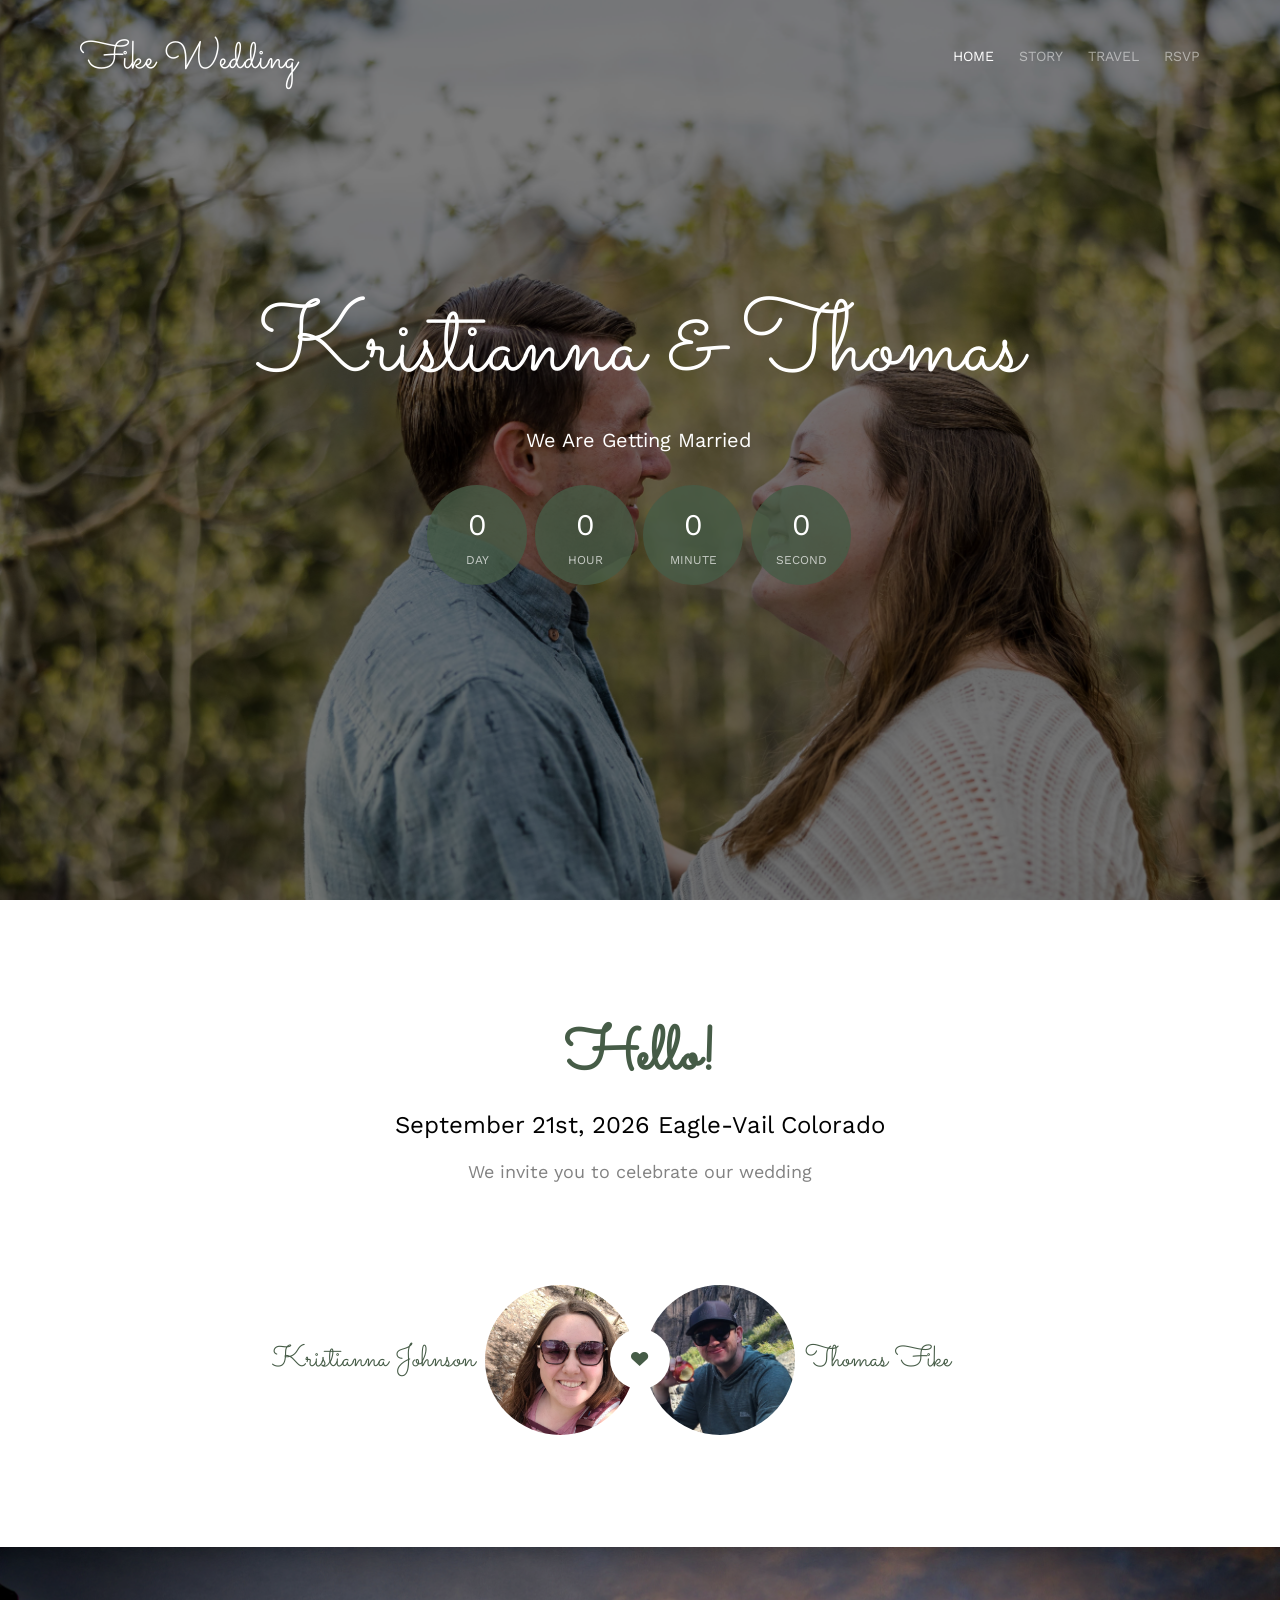
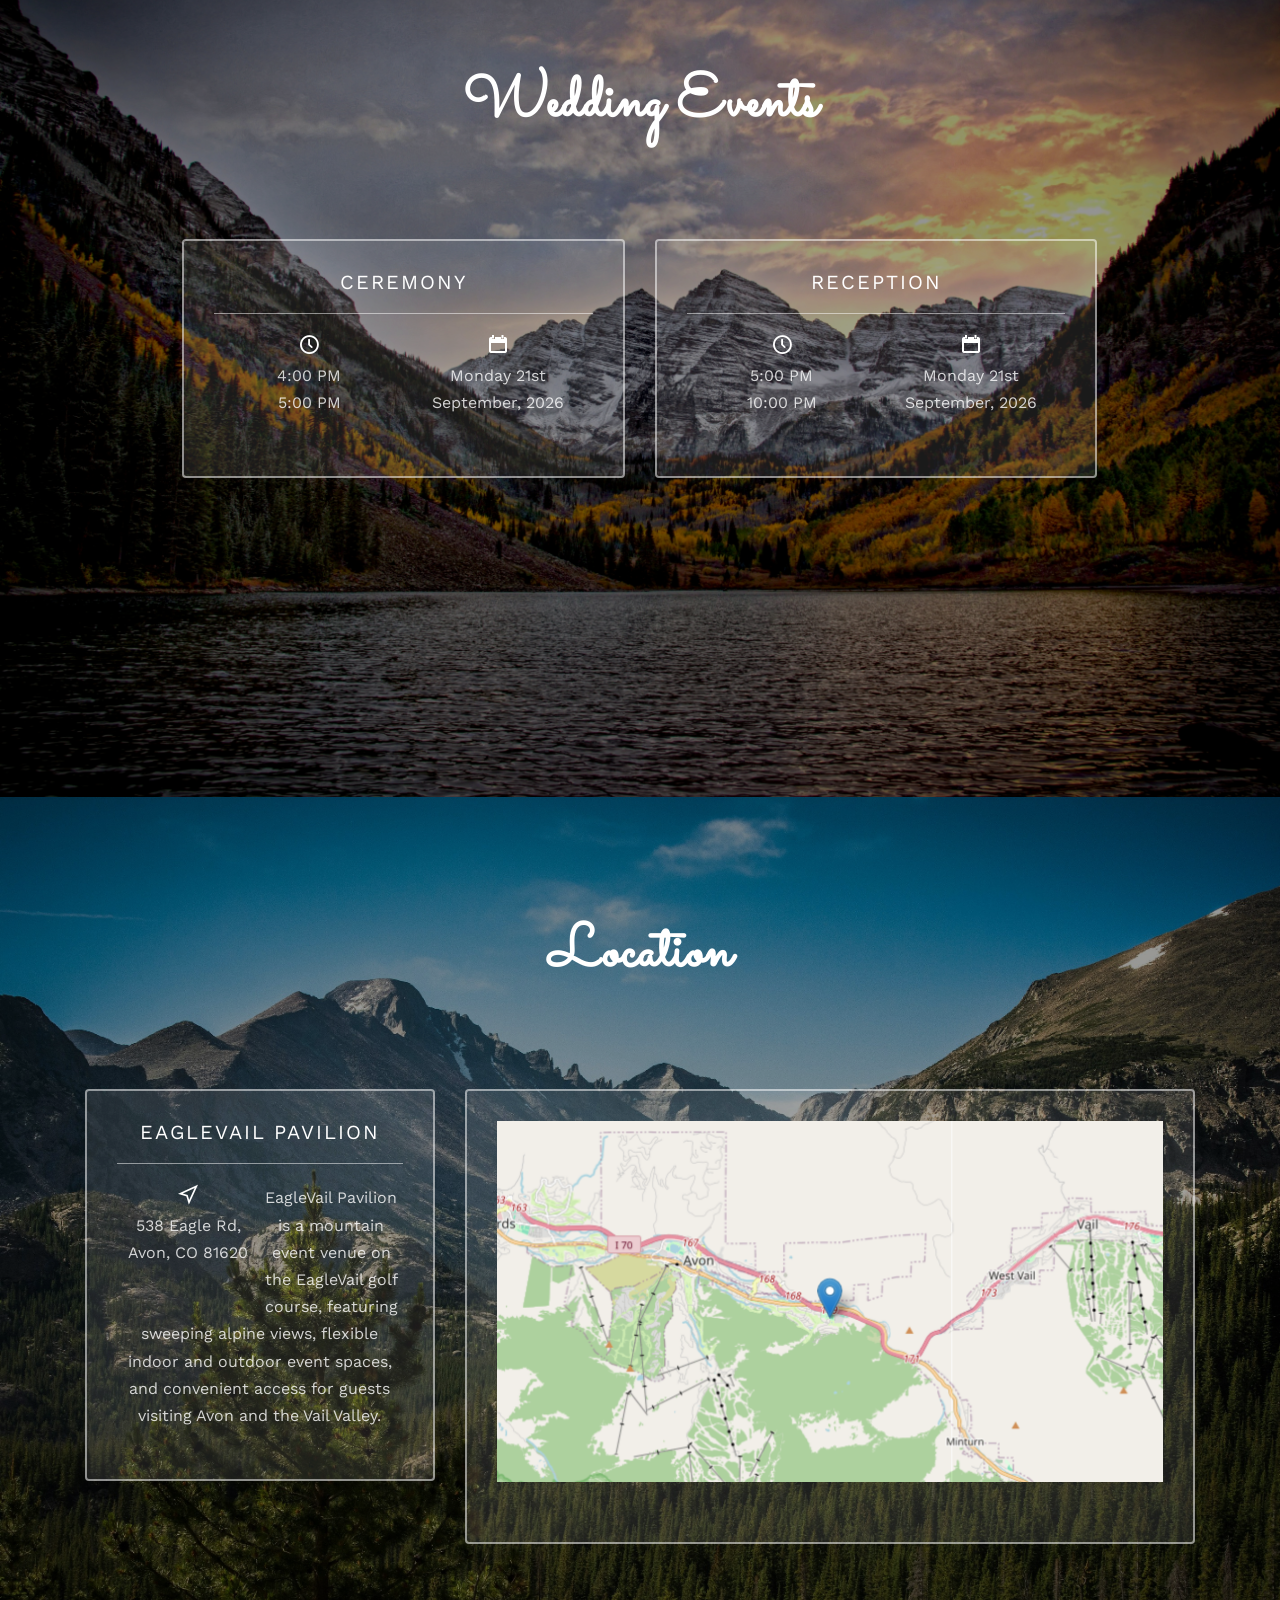
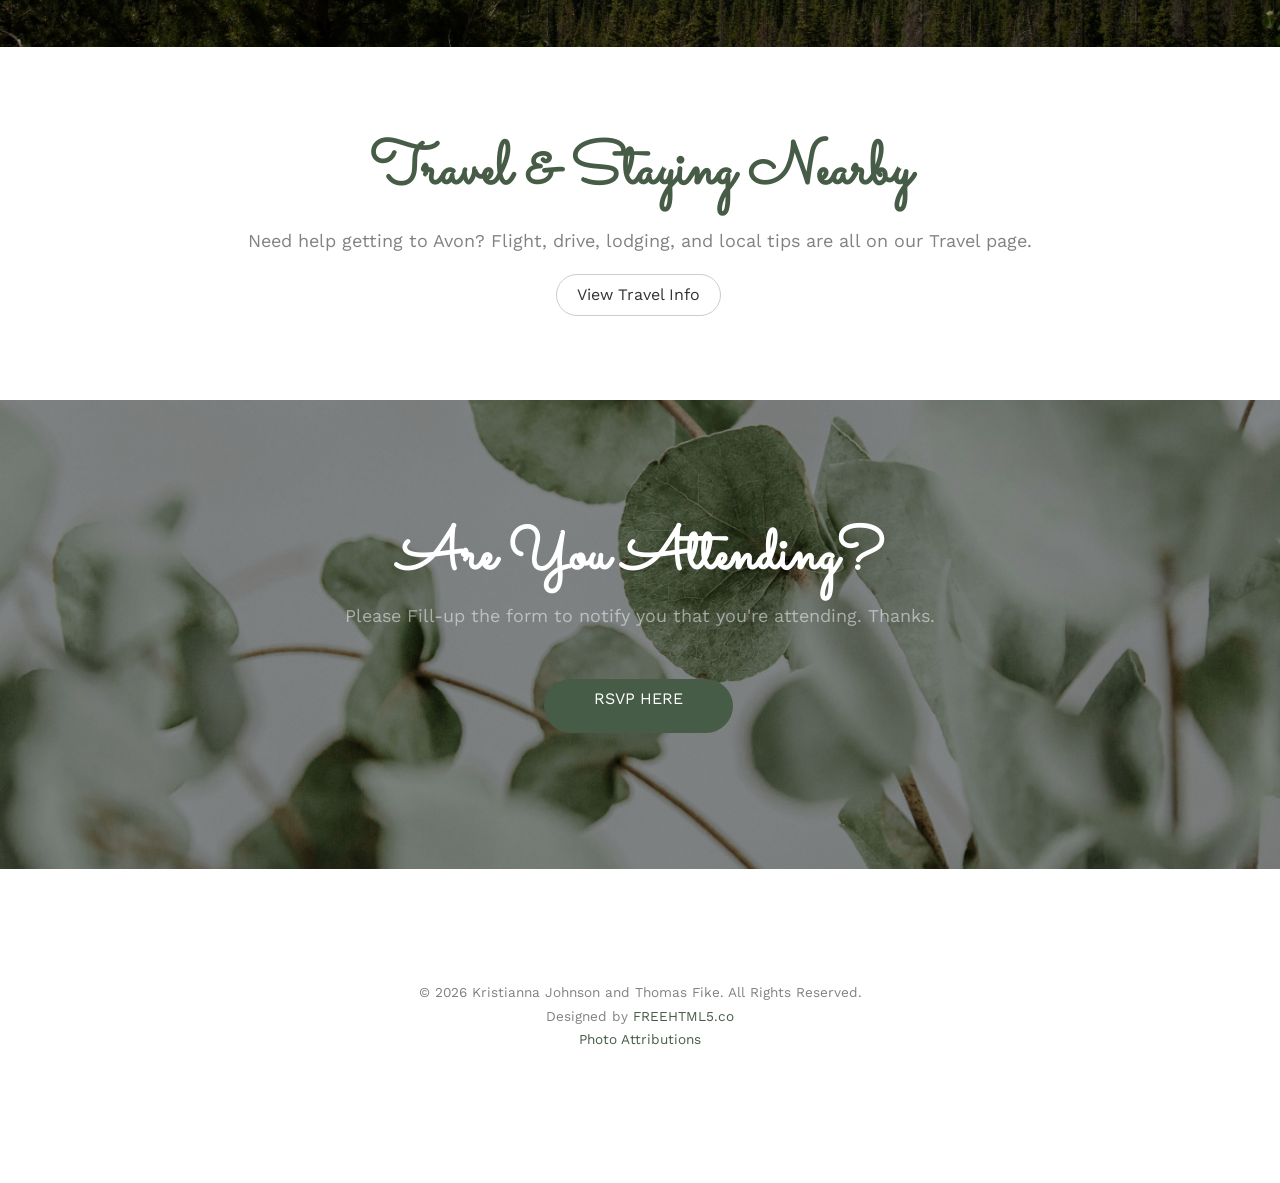
==== index.html @ 21489be0 "Fix image positioning" ====
<!DOCTYPE html>
<!--[if lt IE 7]>      <html class="no-js lt-ie9 lt-ie8 lt-ie7"> <![endif]-->
<!--[if IE 7]>         <html class="no-js lt-ie9 lt-ie8"> <![endif]-->
<!--[if IE 8]>         <html class="no-js lt-ie9"> <![endif]-->
<!--[if gt IE 8]><!-->
<html class="no-js"> <!--<![endif]-->

<head>
	<meta charset="utf-8">
	<meta http-equiv="X-UA-Compatible" content="IE=edge">
	<title>Fike Wedding | Home</title>
	<meta name="viewport" content="width=device-width, initial-scale=1">

	<link href="https://fonts.googleapis.com/css?family=Work+Sans:400,300,600,400italic,700" rel="stylesheet">
	<link href="https://fonts.googleapis.com/css?family=Sacramento" rel="stylesheet">

	<!-- Animate.css -->
	<link rel="stylesheet" href="css/animate.css">
	<!-- Icomoon Icon Fonts-->
	<link rel="stylesheet" href="css/icomoon.css">
	<!-- Bootstrap  -->
	<link rel="stylesheet" href="css/bootstrap.css">

	<!-- Magnific Popup -->
	<link rel="stylesheet" href="css/magnific-popup.css">

	<!-- Owl Carousel  -->
	<link rel="stylesheet" href="css/owl.carousel.min.css">
	<link rel="stylesheet" href="css/owl.theme.default.min.css">

	<!-- Theme style  -->
	<link rel="stylesheet" href="css/style.css">

	<!-- Modernizr JS -->
	<script src="js/modernizr-2.6.2.min.js"></script>
	<!-- FOR IE9 below -->
	<!--[if lt IE 9]>
	<script src="js/respond.min.js"></script>
	<![endif]-->

</head>

<body>

	<div class="fh5co-loader"></div>

	<div id="page">
		<nav class="fh5co-nav" role="navigation">
			<div class="container">
				<div class="row">
					<div class="col-md-6 col-xs-11">
						<div id="fh5co-logo"><a href="index.html">Fike Wedding</a></div>
					</div>
					<div class="col-md-6 col-xs-1 text-right menu-1">
						<ul>
							<li class="active"><a href="index.html">Home</a></li>
							<li><a href="about.html">Story</a></li>
							<li><a href="travel.html">Travel</a></li>
							<li><a href="rsvp.html">RSVP</a></li>
						</ul>
					</div>
				</div>

			</div>
		</nav>

		<header id="fh5co-header" class="fh5co-cover" role="banner" style="background-image:url(images/home.jpg);">
			<div class="overlay"></div>
			<div class="container">
				<div class="row">
					<div class="col-md-10 col-md-offset-1 text-center">
						<div class="display-t">
							<div class="display-tc animate-box" data-animate-effect="fadeIn">
								<h1>Kristianna &amp; Thomas</h1>
								<h2>We Are Getting Married</h2>
								<div class="simply-countdown" id="simply-countdown-losange"></div>
							</div>
						</div>
					</div>
				</div>
			</div>
		</header>

		<div id="fh5co-couple">
			<div class="container">
				<div class="row">
					<div class="col-md-8 col-md-offset-2 text-center fh5co-heading animate-box">
						<h2>Hello!</h2>
						<h3>September 21st, 2026 Eagle-Vail Colorado</h3>
						<p>We invite you to celebrate our wedding</p>
					</div>
				</div>
				<div class="couple-wrap animate-box">
					<div class="couple-half">
						<div class="groom">
							<img src="images/bride-new.jpg" alt="groom" class="img-responsive">
						</div>
						<div class="desc-groom">
							<h3>Kristianna Johnson</h3>
						</div>
					</div>
					<p class="heart text-center"><i class="icon-heart2"></i></p>
					<div class="couple-half">
						<div class="bride">
							<img src="images/groom-new.jpg" alt="groom" class="img-responsive">
						</div>
						<div class="desc-bride">
							<h3>Thomas Fike</h3>
						</div>
					</div>
				</div>
			</div>
		</div>

		<div id="fh5co-event" class="fh5co-bg" style="background-image:url(images/bells.jpg);">
			<div class="overlay"></div>
			<div class="container">
				<div class="row">
					<div class="col-md-8 col-md-offset-2 text-center fh5co-heading animate-box">
						<h2>Wedding Events</h2>
					</div>
				</div>
				<div class="row">
					<div class="display-t">
						<div class="display-tc">
							<div class="col-md-10 col-md-offset-1">
								<div class="col-md-6 col-sm-6 text-center">
									<div class="event-wrap animate-box">
										<h3>Ceremony</h3>
										<div class="event-col">
											<i class="icon-clock"></i>
											<span>4:00 PM</span>
											<span>5:00 PM</span>
										</div>
										<div class="event-col">
											<i class="icon-calendar"></i>
											<span>Monday 21st</span>
											<span>September, 2026</span>
										</div>
									</div>
								</div>
								<div class="col-md-6 col-sm-6 text-center">
									<div class="event-wrap animate-box">
										<h3>Reception</h3>
										<div class="event-col">
											<i class="icon-clock"></i>
											<span>5:00 PM</span>
											<span>10:00 PM</span>
										</div>
										<div class="event-col">
											<i class="icon-calendar"></i>
											<span>Monday 21st</span>
											<span>September, 2026</span>
										</div>
									</div>
								</div>
							</div>
						</div>
					</div>
				</div>
			</div>
		</div>

		<div id="fh5co-event" class="fh5co-bg" style="background-image:url(images/venueScenic.jpg);">
			<div class="overlay"></div>
			<div class="container">
				<div class="row">
					<div class="col-md-8 col-md-offset-2 text-center fh5co-heading animate-box">
						<h2>Location</h2>
					</div>
				</div>
				<div class="row">
					<div class="display-t">
						<div class="display-tc">
							<div class="col-md-12">
								<div class="col-md-4 col-sm-6 text-center">
									<div class="event-wrap">
										<h3>EagleVail Pavilion</h3>
										<div class="event-col">
											<i class="icon-location"></i>
											<span>538
												Eagle Rd, Avon, CO 81620</span>
										</div>
										<p>EagleVail Pavilion is a mountain event venue on the EagleVail golf course, featuring sweeping
											alpine views, flexible indoor and outdoor event spaces, and convenient access for guests visiting
											Avon and the Vail Valley.</p>
									</div>
								</div>
								<div class="col-md-8 col-sm-6 text-center">
									<div class="event-wrap">
										<img src="images/VenueMap.png" alt="EagleVail Pavilion Venue Map" class="img-responsive"
											style="margin-bottom: 30px;" />
									</div>
								</div>
							</div>
						</div>
					</div>
				</div>
			</div>
		</div>

		<div class="fh5co-bg">
			<div class="overlay"></div>
			<div class="container">
				<div class="row animate-box">
					<div class="col-med-12 text-center fh5co-heading" style="padding-top:5em;">
						<h2>Travel & Staying Nearby</h2>
						<p>Need help getting to Avon? Flight, drive, lodging, and local tips are all on our Travel page.</p>
						<p><a href="travel.html" class="btn btn-default btn-sm">View Travel Info</a></p>
					</div>
				</div>
			</div>
		</div>



		<div id="fh5co-started" class="fh5co-bg" style="background-image:url(images/eucalyptus.jpg);">
			<div class="overlay"></div>
			<div class="container">
				<div class="row animate-box">
					<div class="col-md-8 col-md-offset-2 text-center fh5co-heading">
						<h2>Are You Attending?</h2>
						<p>Please Fill-up the form to notify you that you're attending. Thanks.</p>
					</div>
				</div>
				<div class="row animate-box">
					<div class="col-md-12 text-center">
						<p><a href="rsvp.html" class="btn btn-default btn-sm">RSVP HERE</a></p>
					</div>
				</div>
			</div>
		</div>

		<footer id="fh5co-footer" role="contentinfo">
			<div class="container">

				<div class="row copyright">
					<div class="col-md-12 text-center">
						<p>
							<small class="block">&copy; 2026 Kristianna Johnson and Thomas Fike. All Rights Reserved.</small>
							<small class="block">Designed by <a href="http://freehtml5.co/" target="_blank">FREEHTML5.co</a></small>
							<small class="block"><a href="photo-attribution.html" target="_blank">Photo Attributions</a></small>
						</p>
					</div>
				</div>

			</div>
		</footer>
	</div>

	<div class="gototop js-top">
		<a href="#" class="js-gotop"><i class="icon-arrow-up"></i></a>
	</div>

	<!-- jQuery -->
	<script src="js/jquery.min.js"></script>
	<!-- jQuery Easing -->
	<script src="js/jquery.easing.1.3.js"></script>
	<!-- Bootstrap -->
	<script src="js/bootstrap.min.js"></script>
	<!-- Waypoints -->
	<script src="js/jquery.waypoints.min.js"></script>
	<!-- Carousel -->
	<script src="js/owl.carousel.min.js"></script>
	<!-- countTo -->
	<script src="js/jquery.countTo.js"></script>

	<!-- Stellar -->
	<script src="js/jquery.stellar.min.js"></script>
	<!-- Magnific Popup -->
	<script src="js/jquery.magnific-popup.min.js"></script>
	<script src="js/magnific-popup-options.js"></script>

	<!-- // <script src="https://cdnjs.cloudflare.com/ajax/libs/prism/0.0.1/prism.min.js"></script> -->
	<script src="js/simplyCountdown.js"></script>
	<!-- Main -->
	<script src="js/main.js"></script>

	<script>
		// Use a local target date to avoid timezone parsing issues.
		const d = new Date(2026, 9, 21, 16, 0, 0);

		// jQuery example: same target using the jQuery wrapper.
		// Note: this requires an element with id "simply-countdown-losange" in the HTML.
		$('#simply-countdown-losange').simplyCountdown({
			year: d.getFullYear(),
			month: d.getMonth(),
			day: d.getDate(),
			hours: d.getHours(),
			minutes: d.getMinutes(),
			seconds: d.getSeconds(),
			enableUtc: false
		});
	</script>


</body>

</html>
---- css/icomoon.css ----
@font-face {
  font-family: 'icomoon';
  src: url('../fonts/icomoon/icomoon.eot?6iuir');
  src: url('../fonts/icomoon/icomoon.eot?6iuir#iefix') format('embedded-opentype'),
    url('../fonts/icomoon/icomoon.ttf?6iuir') format('truetype'),
    url('../fonts/icomoon/icomoon.woff?6iuir') format('woff'),
    url('../fonts/icomoon/icomoon.svg?6iuir#icomoon') format('svg');
  font-weight: normal;
  font-style: normal;
}

[class^="icon-"],
[class*=" icon-"] {
  /* use !important to prevent issues with browser extensions that change fonts */
  font-family: 'icomoon' !important;
  speak: none;
  font-style: normal;
  font-weight: normal;
  font-variant: normal;
  text-transform: none;
  line-height: 1;

  /* Better Font Rendering =========== */
  -webkit-font-smoothing: antialiased;
  -moz-osx-font-smoothing: grayscale;
}

.icon-eye:before {
  content: "\e000";
}

.icon-paper-clip:before {
  content: "\e001";
}

.icon-mail:before {
  content: "\e002";
}

.icon-toggle:before {
  content: "\e003";
}

.icon-layout:before {
  content: "\e004";
}

.icon-link:before {
  content: "\e005";
}

.icon-bell:before {
  content: "\e006";
}

.icon-lock:before {
  content: "\e007";
}

.icon-unlock:before {
  content: "\e008";
}

.icon-ribbon:before {
  content: "\e009";
}

.icon-image:before {
  content: "\e010";
}

.icon-signal:before {
  content: "\e011";
}

.icon-target:before {
  content: "\e012";
}

.icon-clipboard:before {
  content: "\e013";
}

.icon-clock:before {
  content: "\e014";
}

.icon-watch:before {
  content: "\e015";
}

.icon-air-play:before {
  content: "\e016";
}

.icon-camera:before {
  content: "\e017";
}

.icon-video:before {
  content: "\e018";
}

.icon-disc:before {
  content: "\e019";
}

.icon-printer:before {
  content: "\e020";
}

.icon-monitor:before {
  content: "\e021";
}

.icon-server:before {
  content: "\e022";
}

.icon-cog:before {
  content: "\e023";
}

.icon-heart:before {
  content: "\e024";
}

.icon-paragraph:before {
  content: "\e025";
}

.icon-align-justify:before {
  content: "\e026";
}

.icon-align-left:before {
  content: "\e027";
}

.icon-align-center:before {
  content: "\e028";
}

.icon-align-right:before {
  content: "\e029";
}

.icon-book:before {
  content: "\e030";
}

.icon-layers:before {
  content: "\e031";
}

.icon-stack:before {
  content: "\e032";
}

.icon-stack-2:before {
  content: "\e033";
}

.icon-paper:before {
  content: "\e034";
}

.icon-paper-stack:before {
  content: "\e035";
}

.icon-search:before {
  content: "\e036";
}

.icon-zoom-in:before {
  content: "\e037";
}

.icon-zoom-out:before {
  content: "\e038";
}

.icon-reply:before {
  content: "\e039";
}

.icon-circle-plus:before {
  content: "\e040";
}

.icon-circle-minus:before {
  content: "\e041";
}

.icon-circle-check:before {
  content: "\e042";
}

.icon-circle-cross:before {
  content: "\e043";
}

.icon-square-plus:before {
  content: "\e044";
}

.icon-square-minus:before {
  content: "\e045";
}

.icon-square-check:before {
  content: "\e046";
}

.icon-square-cross:before {
  content: "\e047";
}

.icon-microphone:before {
  content: "\e048";
}

.icon-record:before {
  content: "\e049";
}

.icon-skip-back:before {
  content: "\e050";
}

.icon-rewind:before {
  content: "\e051";
}

.icon-play:before {
  content: "\e052";
}

.icon-pause:before {
  content: "\e053";
}

.icon-stop:before {
  content: "\e054";
}

.icon-fast-forward:before {
  content: "\e055";
}

.icon-skip-forward:before {
  content: "\e056";
}

.icon-shuffle:before {
  content: "\e057";
}

.icon-repeat:before {
  content: "\e058";
}

.icon-folder:before {
  content: "\e059";
}

.icon-umbrella:before {
  content: "\e060";
}

.icon-moon:before {
  content: "\e061";
}

.icon-thermometer:before {
  content: "\e062";
}

.icon-drop:before {
  content: "\e063";
}

.icon-sun:before {
  content: "\e064";
}

.icon-cloud:before {
  content: "\e065";
}

.icon-cloud-upload:before {
  content: "\e066";
}

.icon-cloud-download:before {
  content: "\e067";
}

.icon-upload:before {
  content: "\e068";
}

.icon-download:before {
  content: "\e069";
}

.icon-location:before {
  content: "\e070";
}

.icon-location-2:before {
  content: "\e071";
}

.icon-map:before {
  content: "\e072";
}

.icon-battery:before {
  content: "\e073";
}

.icon-head:before {
  content: "\e074";
}

.icon-briefcase:before {
  content: "\e075";
}

.icon-speech-bubble:before {
  content: "\e076";
}

.icon-anchor:before {
  content: "\e077";
}

.icon-globe:before {
  content: "\e078";
}

.icon-box:before {
  content: "\e079";
}

.icon-reload:before {
  content: "\e080";
}

.icon-share:before {
  content: "\e081";
}

.icon-marquee:before {
  content: "\e082";
}

.icon-marquee-plus:before {
  content: "\e083";
}

.icon-marquee-minus:before {
  content: "\e084";
}

.icon-tag:before {
  content: "\e085";
}

.icon-power:before {
  content: "\e086";
}

.icon-command:before {
  content: "\e087";
}

.icon-alt:before {
  content: "\e088";
}

.icon-esc:before {
  content: "\e089";
}

.icon-bar-graph:before {
  content: "\e090";
}

.icon-bar-graph-2:before {
  content: "\e091";
}

.icon-pie-graph:before {
  content: "\e092";
}

.icon-star:before {
  content: "\e093";
}

.icon-arrow-left:before {
  content: "\e094";
}

.icon-arrow-right:before {
  content: "\e095";
}

.icon-arrow-up:before {
  content: "\e096";
}

.icon-arrow-down:before {
  content: "\e097";
}

.icon-volume:before {
  content: "\e098";
}

.icon-mute:before {
  content: "\e099";
}

.icon-content-right:before {
  content: "\e100";
}

.icon-content-left:before {
  content: "\e101";
}

.icon-grid:before {
  content: "\e102";
}

.icon-grid-2:before {
  content: "\e103";
}

.icon-columns:before {
  content: "\e104";
}

.icon-loader:before {
  content: "\e105";
}

.icon-bag:before {
  content: "\e106";
}

.icon-ban:before {
  content: "\e107";
}

.icon-flag:before {
  content: "\e108";
}

.icon-trash:before {
  content: "\e109";
}

.icon-expand:before {
  content: "\e110";
}

.icon-contract:before {
  content: "\e111";
}

.icon-maximize:before {
  content: "\e112";
}

.icon-minimize:before {
  content: "\e113";
}

.icon-plus:before {
  content: "\e114";
}

.icon-minus:before {
  content: "\e115";
}

.icon-check:before {
  content: "\e116";
}

.icon-cross:before {
  content: "\e117";
}

.icon-move:before {
  content: "\e118";
}

.icon-delete:before {
  content: "\e119";
}

.icon-menu:before {
  content: "\e120";
}

.icon-archive:before {
  content: "\e121";
}

.icon-inbox:before {
  content: "\e122";
}

.icon-outbox:before {
  content: "\e123";
}

.icon-file:before {
  content: "\e124";
}

.icon-file-add:before {
  content: "\e125";
}

.icon-file-subtract:before {
  content: "\e126";
}

.icon-help:before {
  content: "\e127";
}

.icon-open:before {
  content: "\e128";
}

.icon-ellipsis:before {
  content: "\e129";
}

.icon-add-to-list:before {
  content: "\e900";
}

.icon-classic-computer:before {
  content: "\e901";
}

.icon-controller-fast-backward:before {
  content: "\e902";
}

.icon-creative-commons-attribution:before {
  content: "\e903";
}

.icon-creative-commons-noderivs:before {
  content: "\e904";
}

.icon-creative-commons-noncommercial-eu:before {
  content: "\e905";
}

.icon-creative-commons-noncommercial-us:before {
  content: "\e906";
}

.icon-creative-commons-public-domain:before {
  content: "\e907";
}

.icon-creative-commons-remix:before {
  content: "\e908";
}

.icon-creative-commons-share:before {
  content: "\e909";
}

.icon-creative-commons-sharealike:before {
  content: "\e90a";
}

.icon-creative-commons:before {
  content: "\e90b";
}

.icon-document-landscape:before {
  content: "\e90c";
}

.icon-remove-user:before {
  content: "\e90d";
}

.icon-warning:before {
  content: "\e90e";
}

.icon-arrow-bold-down:before {
  content: "\e90f";
}

.icon-arrow-bold-left:before {
  content: "\e910";
}

.icon-arrow-bold-right:before {
  content: "\e911";
}

.icon-arrow-bold-up:before {
  content: "\e912";
}

.icon-arrow-down2:before {
  content: "\e913";
}

.icon-arrow-left2:before {
  content: "\e914";
}

.icon-arrow-long-down:before {
  content: "\e915";
}

.icon-arrow-long-left:before {
  content: "\e916";
}

.icon-arrow-long-right:before {
  content: "\e917";
}

.icon-arrow-long-up:before {
  content: "\e918";
}

.icon-arrow-right2:before {
  content: "\e919";
}

.icon-arrow-up2:before {
  content: "\e91a";
}

.icon-arrow-with-circle-down:before {
  content: "\e91b";
}

.icon-arrow-with-circle-left:before {
  content: "\e91c";
}

.icon-arrow-with-circle-right:before {
  content: "\e91d";
}

.icon-arrow-with-circle-up:before {
  content: "\e91e";
}

.icon-bookmark:before {
  content: "\e91f";
}

.icon-bookmarks:before {
  content: "\e920";
}

.icon-chevron-down:before {
  content: "\e921";
}

.icon-chevron-left:before {
  content: "\e922";
}

.icon-chevron-right:before {
  content: "\e923";
}

.icon-chevron-small-down:before {
  content: "\e924";
}

.icon-chevron-small-left:before {
  content: "\e925";
}

.icon-chevron-small-right:before {
  content: "\e926";
}

.icon-chevron-small-up:before {
  content: "\e927";
}

.icon-chevron-thin-down:before {
  content: "\e928";
}

.icon-chevron-thin-left:before {
  content: "\e929";
}

.icon-chevron-thin-right:before {
  content: "\e92a";
}

.icon-chevron-thin-up:before {
  content: "\e92b";
}

.icon-chevron-up:before {
  content: "\e92c";
}

.icon-chevron-with-circle-down:before {
  content: "\e92d";
}

.icon-chevron-with-circle-left:before {
  content: "\e92e";
}

.icon-chevron-with-circle-right:before {
  content: "\e92f";
}

.icon-chevron-with-circle-up:before {
  content: "\e930";
}

.icon-cloud2:before {
  content: "\e931";
}

.icon-controller-fast-forward:before {
  content: "\e932";
}

.icon-controller-jump-to-start:before {
  content: "\e933";
}

.icon-controller-next:before {
  content: "\e934";
}

.icon-controller-paus:before {
  content: "\e935";
}

.icon-controller-play:before {
  content: "\e936";
}

.icon-controller-record:before {
  content: "\e937";
}

.icon-controller-stop:before {
  content: "\e938";
}

.icon-controller-volume:before {
  content: "\e939";
}

.icon-dot-single:before {
  content: "\e93a";
}

.icon-dots-three-horizontal:before {
  content: "\e93b";
}

.icon-dots-three-vertical:before {
  content: "\e93c";
}

.icon-dots-two-horizontal:before {
  content: "\e93d";
}

.icon-dots-two-vertical:before {
  content: "\e93e";
}

.icon-download2:before {
  content: "\e93f";
}

.icon-emoji-flirt:before {
  content: "\e940";
}

.icon-flow-branch:before {
  content: "\e941";
}

.icon-flow-cascade:before {
  content: "\e942";
}

.icon-flow-line:before {
  content: "\e943";
}

.icon-flow-parallel:before {
  content: "\e944";
}

.icon-flow-tree:before {
  content: "\e945";
}

.icon-install:before {
  content: "\e946";
}

.icon-layers2:before {
  content: "\e947";
}

.icon-open-book:before {
  content: "\e948";
}

.icon-resize-100:before {
  content: "\e949";
}

.icon-resize-full-screen:before {
  content: "\e94a";
}

.icon-save:before {
  content: "\e94b";
}

.icon-select-arrows:before {
  content: "\e94c";
}

.icon-sound-mute:before {
  content: "\e94d";
}

.icon-sound:before {
  content: "\e94e";
}

.icon-trash2:before {
  content: "\e94f";
}

.icon-triangle-down:before {
  content: "\e950";
}

.icon-triangle-left:before {
  content: "\e951";
}

.icon-triangle-right:before {
  content: "\e952";
}

.icon-triangle-up:before {
  content: "\e953";
}

.icon-uninstall:before {
  content: "\e954";
}

.icon-upload-to-cloud:before {
  content: "\e955";
}

.icon-upload2:before {
  content: "\e956";
}

.icon-add-user:before {
  content: "\e957";
}

.icon-address:before {
  content: "\e958";
}

.icon-adjust:before {
  content: "\e959";
}

.icon-air:before {
  content: "\e95a";
}

.icon-aircraft-landing:before {
  content: "\e95b";
}

.icon-aircraft-take-off:before {
  content: "\e95c";
}

.icon-aircraft:before {
  content: "\e95d";
}

.icon-align-bottom:before {
  content: "\e95e";
}

.icon-align-horizontal-middle:before {
  content: "\e95f";
}

.icon-align-left2:before {
  content: "\e960";
}

.icon-align-right2:before {
  content: "\e961";
}

.icon-align-top:before {
  content: "\e962";
}

.icon-align-vertical-middle:before {
  content: "\e963";
}

.icon-archive2:before {
  content: "\e964";
}

.icon-area-graph:before {
  content: "\e965";
}

.icon-attachment:before {
  content: "\e966";
}

.icon-awareness-ribbon:before {
  content: "\e967";
}

.icon-back-in-time:before {
  content: "\e968";
}

.icon-back:before {
  content: "\e969";
}

.icon-bar-graph2:before {
  content: "\e96a";
}

.icon-battery2:before {
  content: "\e96b";
}

.icon-beamed-note:before {
  content: "\e96c";
}

.icon-bell2:before {
  content: "\e96d";
}

.icon-blackboard:before {
  content: "\e96e";
}

.icon-block:before {
  content: "\e96f";
}

.icon-book2:before {
  content: "\e970";
}

.icon-bowl:before {
  content: "\e971";
}

.icon-box2:before {
  content: "\e972";
}

.icon-briefcase2:before {
  content: "\e973";
}

.icon-browser:before {
  content: "\e974";
}

.icon-brush:before {
  content: "\e975";
}

.icon-bucket:before {
  content: "\e976";
}

.icon-cake:before {
  content: "\e977";
}

.icon-calculator:before {
  content: "\e978";
}

.icon-calendar:before {
  content: "\e979";
}

.icon-camera2:before {
  content: "\e97a";
}

.icon-ccw:before {
  content: "\e97b";
}

.icon-chat:before {
  content: "\e97c";
}

.icon-check2:before {
  content: "\e97d";
}

.icon-circle-with-cross:before {
  content: "\e97e";
}

.icon-circle-with-minus:before {
  content: "\e97f";
}

.icon-circle-with-plus:before {
  content: "\e980";
}

.icon-circle:before {
  content: "\e981";
}

.icon-circular-graph:before {
  content: "\e982";
}

.icon-clapperboard:before {
  content: "\e983";
}

.icon-clipboard2:before {
  content: "\e984";
}

.icon-clock2:before {
  content: "\e985";
}

.icon-code:before {
  content: "\e986";
}

.icon-cog2:before {
  content: "\e987";
}

.icon-colours:before {
  content: "\e988";
}

.icon-compass:before {
  content: "\e989";
}

.icon-copy:before {
  content: "\e98a";
}

.icon-credit-card:before {
  content: "\e98b";
}

.icon-credit:before {
  content: "\e98c";
}

.icon-cross2:before {
  content: "\e98d";
}

.icon-cup:before {
  content: "\e98e";
}

.icon-cw:before {
  content: "\e98f";
}

.icon-cycle:before {
  content: "\e990";
}

.icon-database:before {
  content: "\e991";
}

.icon-dial-pad:before {
  content: "\e992";
}

.icon-direction:before {
  content: "\e993";
}

.icon-document:before {
  content: "\e994";
}

.icon-documents:before {
  content: "\e995";
}

.icon-drink:before {
  content: "\e996";
}

.icon-drive:before {
  content: "\e997";
}

.icon-drop2:before {
  content: "\e998";
}

.icon-edit:before {
  content: "\e999";
}

.icon-email:before {
  content: "\e99a";
}

.icon-emoji-happy:before {
  content: "\e99b";
}

.icon-emoji-neutral:before {
  content: "\e99c";
}

.icon-emoji-sad:before {
  content: "\e99d";
}

.icon-erase:before {
  content: "\e99e";
}

.icon-eraser:before {
  content: "\e99f";
}

.icon-export:before {
  content: "\e9a0";
}

.icon-eye2:before {
  content: "\e9a1";
}

.icon-feather:before {
  content: "\e9a2";
}

.icon-flag2:before {
  content: "\e9a3";
}

.icon-flash:before {
  content: "\e9a4";
}

.icon-flashlight:before {
  content: "\e9a5";
}

.icon-flat-brush:before {
  content: "\e9a6";
}

.icon-folder-images:before {
  content: "\e9a7";
}

.icon-folder-music:before {
  content: "\e9a8";
}

.icon-folder-video:before {
  content: "\e9a9";
}

.icon-folder2:before {
  content: "\e9aa";
}

.icon-forward:before {
  content: "\e9ab";
}

.icon-funnel:before {
  content: "\e9ac";
}

.icon-game-controller:before {
  content: "\e9ad";
}

.icon-gauge:before {
  content: "\e9ae";
}

.icon-globe2:before {
  content: "\e9af";
}

.icon-graduation-cap:before {
  content: "\e9b0";
}

.icon-grid2:before {
  content: "\e9b1";
}

.icon-hair-cross:before {
  content: "\e9b2";
}

.icon-hand:before {
  content: "\e9b3";
}

.icon-heart-outlined:before {
  content: "\e9b4";
}

.icon-heart2:before {
  content: "\e9b5";
}

.icon-help-with-circle:before {
  content: "\e9b6";
}

.icon-help2:before {
  content: "\e9b7";
}

.icon-home:before {
  content: "\e9b8";
}

.icon-hour-glass:before {
  content: "\e9b9";
}

.icon-image-inverted:before {
  content: "\e9ba";
}

.icon-image2:before {
  content: "\e9bb";
}

.icon-images:before {
  content: "\e9bc";
}

.icon-inbox2:before {
  content: "\e9bd";
}

.icon-infinity:before {
  content: "\e9be";
}

.icon-info-with-circle:before {
  content: "\e9bf";
}

.icon-info:before {
  content: "\e9c0";
}

.icon-key:before {
  content: "\e9c1";
}

.icon-keyboard:before {
  content: "\e9c2";
}

.icon-lab-flask:before {
  content: "\e9c3";
}

.icon-landline:before {
  content: "\e9c4";
}

.icon-language:before {
  content: "\e9c5";
}

.icon-laptop:before {
  content: "\e9c6";
}

.icon-leaf:before {
  content: "\e9c7";
}

.icon-level-down:before {
  content: "\e9c8";
}

.icon-level-up:before {
  content: "\e9c9";
}

.icon-lifebuoy:before {
  content: "\e9ca";
}

.icon-light-bulb:before {
  content: "\e9cb";
}

.icon-light-down:before {
  content: "\e9cc";
}

.icon-light-up:before {
  content: "\e9cd";
}

.icon-line-graph:before {
  content: "\e9ce";
}

.icon-link2:before {
  content: "\e9cf";
}

.icon-list:before {
  content: "\e9d0";
}

.icon-location-pin:before {
  content: "\e9d1";
}

.icon-location2:before {
  content: "\e9d2";
}

.icon-lock-open:before {
  content: "\e9d3";
}

.icon-lock2:before {
  content: "\e9d4";
}

.icon-log-out:before {
  content: "\e9d5";
}

.icon-login:before {
  content: "\e9d6";
}

.icon-loop:before {
  content: "\e9d7";
}

.icon-magnet:before {
  content: "\e9d8";
}

.icon-magnifying-glass:before {
  content: "\e9d9";
}

.icon-mail2:before {
  content: "\e9da";
}

.icon-man:before {
  content: "\e9db";
}

.icon-map2:before {
  content: "\e9dc";
}

.icon-mask:before {
  content: "\e9dd";
}

.icon-medal:before {
  content: "\e9de";
}

.icon-megaphone:before {
  content: "\e9df";
}

.icon-menu2:before {
  content: "\e9e0";
}

.icon-message:before {
  content: "\e9e1";
}

.icon-mic:before {
  content: "\e9e2";
}

.icon-minus2:before {
  content: "\e9e3";
}

.icon-mobile:before {
  content: "\e9e4";
}

.icon-modern-mic:before {
  content: "\e9e5";
}

.icon-moon2:before {
  content: "\e9e6";
}

.icon-mouse:before {
  content: "\e9e7";
}

.icon-music:before {
  content: "\e9e8";
}

.icon-network:before {
  content: "\e9e9";
}

.icon-new-message:before {
  content: "\e9ea";
}

.icon-new:before {
  content: "\e9eb";
}

.icon-news:before {
  content: "\e9ec";
}

.icon-note:before {
  content: "\e9ed";
}

.icon-notification:before {
  content: "\e9ee";
}

.icon-old-mobile:before {
  content: "\e9ef";
}

.icon-old-phone:before {
  content: "\e9f0";
}

.icon-palette:before {
  content: "\e9f1";
}

.icon-paper-plane:before {
  content: "\e9f2";
}

.icon-pencil:before {
  content: "\e9f3";
}

.icon-phone:before {
  content: "\e9f4";
}

.icon-pie-chart:before {
  content: "\e9f5";
}

.icon-pin:before {
  content: "\e9f6";
}

.icon-plus2:before {
  content: "\e9f7";
}

.icon-popup:before {
  content: "\e9f8";
}

.icon-power-plug:before {
  content: "\e9f9";
}

.icon-price-ribbon:before {
  content: "\e9fa";
}

.icon-price-tag:before {
  content: "\e9fb";
}

.icon-print:before {
  content: "\e9fc";
}

.icon-progress-empty:before {
  content: "\e9fd";
}

.icon-progress-full:before {
  content: "\e9fe";
}

.icon-progress-one:before {
  content: "\e9ff";
}

.icon-progress-two:before {
  content: "\ea00";
}

.icon-publish:before {
  content: "\ea01";
}

.icon-quote:before {
  content: "\ea02";
}

.icon-radio:before {
  content: "\ea03";
}

.icon-reply-all:before {
  content: "\ea04";
}

.icon-reply2:before {
  content: "\ea05";
}

.icon-retweet:before {
  content: "\ea06";
}

.icon-rocket:before {
  content: "\ea07";
}

.icon-round-brush:before {
  content: "\ea08";
}

.icon-rss:before {
  content: "\ea09";
}

.icon-ruler:before {
  content: "\ea0a";
}

.icon-scissors:before {
  content: "\ea0b";
}

.icon-share-alternitive:before {
  content: "\ea0c";
}

.icon-share2:before {
  content: "\ea0d";
}

.icon-shareable:before {
  content: "\ea0e";
}

.icon-shield:before {
  content: "\ea0f";
}

.icon-shop:before {
  content: "\ea10";
}

.icon-shopping-bag:before {
  content: "\ea11";
}

.icon-shopping-basket:before {
  content: "\ea12";
}

.icon-shopping-cart:before {
  content: "\ea13";
}

.icon-shuffle2:before {
  content: "\ea14";
}

.icon-signal2:before {
  content: "\ea15";
}

.icon-sound-mix:before {
  content: "\ea16";
}

.icon-sports-club:before {
  content: "\ea17";
}

.icon-spreadsheet:before {
  content: "\ea18";
}

.icon-squared-cross:before {
  content: "\ea19";
}

.icon-squared-minus:before {
  content: "\ea1a";
}

.icon-squared-plus:before {
  content: "\ea1b";
}

.icon-star-outlined:before {
  content: "\ea1c";
}

.icon-star2:before {
  content: "\ea1d";
}

.icon-stopwatch:before {
  content: "\ea1e";
}

.icon-suitcase:before {
  content: "\ea1f";
}

.icon-swap:before {
  content: "\ea20";
}

.icon-sweden:before {
  content: "\ea21";
}

.icon-switch:before {
  content: "\ea22";
}

.icon-tablet:before {
  content: "\ea23";
}

.icon-tag2:before {
  content: "\ea24";
}

.icon-text-document-inverted:before {
  content: "\ea25";
}

.icon-text-document:before {
  content: "\ea26";
}

.icon-text:before {
  content: "\ea27";
}

.icon-thermometer2:before {
  content: "\ea28";
}

.icon-thumbs-down:before {
  content: "\ea29";
}

.icon-thumbs-up:before {
  content: "\ea2a";
}

.icon-thunder-cloud:before {
  content: "\ea2b";
}

.icon-ticket:before {
  content: "\ea2c";
}

.icon-time-slot:before {
  content: "\ea2d";
}

.icon-tools:before {
  content: "\ea2e";
}

.icon-traffic-cone:before {
  content: "\ea2f";
}

.icon-tree:before {
  content: "\ea30";
}

.icon-trophy:before {
  content: "\ea31";
}

.icon-tv:before {
  content: "\ea32";
}

.icon-typing:before {
  content: "\ea33";
}

.icon-unread:before {
  content: "\ea34";
}

.icon-untag:before {
  content: "\ea35";
}

.icon-user:before {
  content: "\ea36";
}

.icon-users:before {
  content: "\ea37";
}

.icon-v-card:before {
  content: "\ea38";
}

.icon-video2:before {
  content: "\ea39";
}

.icon-vinyl:before {
  content: "\ea3a";
}

.icon-voicemail:before {
  content: "\ea3b";
}

.icon-wallet:before {
  content: "\ea3c";
}

.icon-water:before {
  content: "\ea3d";
}

.icon-px-with-circle:before {
  content: "\ea3e";
}

.icon-px:before {
  content: "\ea3f";
}

.icon-basecamp:before {
  content: "\ea40";
}

.icon-behance:before {
  content: "\ea41";
}

.icon-creative-cloud:before {
  content: "\ea42";
}

.icon-dropbox:before {
  content: "\ea43";
}

.icon-evernote:before {
  content: "\ea44";
}

.icon-flattr:before {
  content: "\ea45";
}

.icon-foursquare:before {
  content: "\ea46";
}

.icon-google-drive:before {
  content: "\ea47";
}

.icon-google-hangouts:before {
  content: "\ea48";
}

.icon-grooveshark:before {
  content: "\ea49";
}

.icon-icloud:before {
  content: "\ea4a";
}

.icon-mixi:before {
  content: "\ea4b";
}

.icon-onedrive:before {
  content: "\ea4c";
}

.icon-paypal:before {
  content: "\ea4d";
}

.icon-picasa:before {
  content: "\ea4e";
}

.icon-qq:before {
  content: "\ea4f";
}

.icon-rdio-with-circle:before {
  content: "\ea50";
}

.icon-renren:before {
  content: "\ea51";
}

.icon-scribd:before {
  content: "\ea52";
}

.icon-sina-weibo:before {
  content: "\ea53";
}

.icon-skype-with-circle:before {
  content: "\ea54";
}

.icon-skype:before {
  content: "\ea55";
}

.icon-slideshare:before {
  content: "\ea56";
}

.icon-smashing:before {
  content: "\ea57";
}

.icon-soundcloud:before {
  content: "\ea58";
}

.icon-spotify-with-circle:before {
  content: "\ea59";
}

.icon-spotify:before {
  content: "\ea5a";
}

.icon-swarm:before {
  content: "\ea5b";
}

.icon-vine-with-circle:before {
  content: "\ea5c";
}

.icon-vine:before {
  content: "\ea5d";
}

.icon-vk-alternitive:before {
  content: "\ea5e";
}

.icon-vk-with-circle:before {
  content: "\ea5f";
}

.icon-vk:before {
  content: "\ea60";
}

.icon-xing-with-circle:before {
  content: "\ea61";
}

.icon-xing:before {
  content: "\ea62";
}

.icon-yelp:before {
  content: "\ea63";
}

.icon-dribbble-with-circle:before {
  content: "\ea64";
}

.icon-dribbble:before {
  content: "\ea65";
}

.icon-facebook-with-circle:before {
  content: "\ea66";
}

.icon-facebook:before {
  content: "\ea67";
}

.icon-flickr-with-circle:before {
  content: "\ea68";
}

.icon-flickr:before {
  content: "\ea69";
}

.icon-github-with-circle:before {
  content: "\ea6a";
}

.icon-github:before {
  content: "\ea6b";
}

.icon-google-with-circle:before {
  content: "\ea6c";
}

.icon-google:before {
  content: "\ea6d";
}

.icon-instagram-with-circle:before {
  content: "\ea6e";
}

.icon-instagram:before {
  content: "\ea6f";
}

.icon-lastfm-with-circle:before {
  content: "\ea70";
}

.icon-lastfm:before {
  content: "\ea71";
}

.icon-linkedin-with-circle:before {
  content: "\ea72";
}

.icon-linkedin:before {
  content: "\ea73";
}

.icon-pinterest-with-circle:before {
  content: "\ea74";
}

.icon-pinterest:before {
  content: "\ea75";
}

.icon-rdio:before {
  content: "\ea76";
}

.icon-stumbleupon-with-circle:before {
  content: "\ea77";
}

.icon-stumbleupon:before {
  content: "\ea78";
}

.icon-tumblr-with-circle:before {
  content: "\ea79";
}

.icon-tumblr:before {
  content: "\ea7a";
}

.icon-twitter-with-circle:before {
  content: "\ea7b";
}

.icon-twitter:before {
  content: "\ea7c";
}

.icon-vimeo-with-circle:before {
  content: "\ea7d";
}

.icon-vimeo:before {
  content: "\ea7e";
}

.icon-youtube-with-circle:before {
  content: "\ea7f";
}

.icon-youtube:before {
  content: "\ea80";
}
---- css/style.css ----
@font-face {
  font-family: "icomoon";
  src: url("../fonts/icomoon/icomoon.eot?srf3rx");
  src: url("../fonts/icomoon/icomoon.eot?srf3rx#iefix") format("embedded-opentype"), url("../fonts/icomoon/icomoon.ttf?srf3rx") format("truetype"), url("../fonts/icomoon/icomoon.woff?srf3rx") format("woff"), url("../fonts/icomoon/icomoon.svg?srf3rx#icomoon") format("svg");
  font-weight: normal;
  font-style: normal;
}
/* =======================================================
*
* 	Template Style 
*
* ======================================================= */
body {
  font-family: "Work Sans", Arial, sans-serif;
  font-weight: 400;
  font-size: 16px;
  line-height: 1.7;
  color: #828282;
  background: #fff;
}

#page {
  position: relative;
  overflow-x: hidden;
  width: 100%;
  height: 100%;
  -webkit-transition: 0.5s;
  -o-transition: 0.5s;
  transition: 0.5s;
}
.offcanvas #page {
  overflow: hidden;
  position: absolute;
}
.offcanvas #page:after {
  -webkit-transition: 2s;
  -o-transition: 2s;
  transition: 2s;
  position: absolute;
  top: 0;
  right: 0;
  bottom: 0;
  left: 0;
  z-index: 101;
  background: rgba(0, 0, 0, 0.7);
  content: "";
}

a {
  color: #465c47;
  -webkit-transition: 0.5s;
  -o-transition: 0.5s;
  transition: 0.5s;
}
a:hover, a:active, a:focus {
  color: #465c47;
  outline: none;
  text-decoration: none;
}

p {
  margin-bottom: 20px;
}

h1,
h2,
h3,
h4,
h5,
h6,
figure {
  color: #000;
  font-family: "Work Sans", Arial, sans-serif;
  font-weight: 400;
  margin: 0 0 20px 0;
}

::-webkit-selection {
  color: #fff;
  background: #465c47;
}

::-moz-selection {
  color: #fff;
  background: #465c47;
}

::selection {
  color: #fff;
  background: #465c47;
}

.fh5co-nav {
  position: absolute;
  top: 0;
  margin: 0;
  padding: 0;
  width: 100%;
  padding: 40px 0;
  z-index: 1001;
}
@media screen and (max-width: 768px) {
  .fh5co-nav {
    padding: 20px 0;
  }
}
.fh5co-nav #fh5co-logo {
  font-size: 40px;
  margin: 0;
  padding: 0;
  line-height: 40px;
  font-family: "Sacramento", Arial, serif;
}
.fh5co-nav a {
  padding: 5px 10px;
  color: #fff;
}
@media screen and (max-width: 768px) {
  .fh5co-nav .menu-1,
  .fh5co-nav .menu-2 {
    display: none;
  }
}
.fh5co-nav ul {
  padding: 0;
  margin: 2px 0 0 0;
}
.fh5co-nav ul li {
  padding: 0;
  margin: 0;
  list-style: none;
  display: inline;
}
.fh5co-nav ul li a {
  font-size: 14px;
  padding: 30px 10px;
  text-transform: uppercase;
  color: rgba(255, 255, 255, 0.5);
  -webkit-transition: 0.5s;
  -o-transition: 0.5s;
  transition: 0.5s;
}
.fh5co-nav ul li a:hover, .fh5co-nav ul li a:focus, .fh5co-nav ul li a:active {
  color: rgb(255, 255, 255);
}
.fh5co-nav ul li.has-dropdown {
  position: relative;
}
.fh5co-nav ul li.has-dropdown .dropdown {
  width: 130px;
  -webkit-box-shadow: 0px 14px 33px -9px rgba(0, 0, 0, 0.75);
  -moz-box-shadow: 0px 14px 33px -9px rgba(0, 0, 0, 0.75);
  box-shadow: 0px 14px 33px -9px rgba(0, 0, 0, 0.75);
  z-index: 1002;
  visibility: hidden;
  opacity: 0;
  position: absolute;
  top: 40px;
  left: 0;
  text-align: left;
  background: #fff;
  padding: 20px;
  -webkit-border-radius: 4px;
  -moz-border-radius: 4px;
  -ms-border-radius: 4px;
  border-radius: 4px;
  -webkit-transition: 0s;
  -o-transition: 0s;
  transition: 0s;
}
.fh5co-nav ul li.has-dropdown .dropdown:before {
  bottom: 100%;
  left: 40px;
  border: solid transparent;
  content: " ";
  height: 0;
  width: 0;
  position: absolute;
  pointer-events: none;
  border-bottom-color: #fff;
  border-width: 8px;
  margin-left: -8px;
}
.fh5co-nav ul li.has-dropdown .dropdown li {
  display: block;
  margin-bottom: 7px;
}
.fh5co-nav ul li.has-dropdown .dropdown li:last-child {
  margin-bottom: 0;
}
.fh5co-nav ul li.has-dropdown .dropdown li a {
  padding: 2px 0;
  display: block;
  color: #999999;
  line-height: 1.2;
  text-transform: none;
  font-size: 15px;
}
.fh5co-nav ul li.has-dropdown .dropdown li a:hover {
  color: #000;
}
.fh5co-nav ul li.has-dropdown:hover a, .fh5co-nav ul li.has-dropdown:focus a {
  color: #fff;
}
.fh5co-nav ul li.btn-cta a {
  color: #465c47;
}
.fh5co-nav ul li.btn-cta a span {
  background: #fff;
  padding: 4px 20px;
  display: -moz-inline-stack;
  display: inline-block;
  zoom: 1;
  *display: inline;
  -webkit-transition: 0.3s;
  -o-transition: 0.3s;
  transition: 0.3s;
  -webkit-border-radius: 100px;
  -moz-border-radius: 100px;
  -ms-border-radius: 100px;
  border-radius: 100px;
}
.fh5co-nav ul li.btn-cta a:hover span {
  -webkit-box-shadow: 0px 14px 20px -9px rgba(0, 0, 0, 0.75);
  -moz-box-shadow: 0px 14px 20px -9px rgba(0, 0, 0, 0.75);
  box-shadow: 0px 14px 20px -9px rgba(0, 0, 0, 0.75);
}
.fh5co-nav ul li.active > a {
  color: #fff !important;
}

#fh5co-counter,
#fh5co-event,
.fh5co-bg {
  background-size: cover;
  background-position: top center;
  background-repeat: no-repeat;
  position: relative;
}

.fh5co-bg {
  background-position: center center;
  width: 100%;
  float: left;
  position: relative;
}

.fh5co-video {
  height: 450px;
  overflow: hidden;
  -webkit-border-radius: 7px;
  -moz-border-radius: 7px;
  -ms-border-radius: 7px;
  border-radius: 7px;
}
.fh5co-video a {
  z-index: 1001;
  position: absolute;
  top: 50%;
  left: 50%;
  margin-top: -45px;
  margin-left: -45px;
  width: 90px;
  height: 90px;
  display: table;
  text-align: center;
  background: #fff;
  -webkit-box-shadow: 0px 14px 30px -15px rgba(0, 0, 0, 0.75);
  -moz-box-shadow: 0px 14px 30px -15px rgba(0, 0, 0, 0.75);
  box-shadow: 0px 14px 30px -15px rgba(0, 0, 0, 0.75);
  -webkit-border-radius: 50%;
  -moz-border-radius: 50%;
  -ms-border-radius: 50%;
  border-radius: 50%;
}
.fh5co-video a i {
  text-align: center;
  display: table-cell;
  vertical-align: middle;
  font-size: 40px;
}
.fh5co-video .overlay {
  position: absolute;
  top: 0;
  left: 0;
  right: 0;
  bottom: 0;
  background: rgba(0, 0, 0, 0.5);
  -webkit-transition: 0.5s;
  -o-transition: 0.5s;
  transition: 0.5s;
}
.fh5co-video:hover .overlay {
  background: rgba(0, 0, 0, 0.7);
}
.fh5co-video:hover a {
  position: relative;
  -webkit-transform: scale(1.2);
  -moz-transform: scale(1.2);
  -ms-transform: scale(1.2);
  -o-transform: scale(1.2);
  transform: scale(1.2);
}

.fh5co-cover {
  height: 900px;
  background-size: cover;
  background-position: center bottom;
  background-repeat: no-repeat;
  position: relative;
  width: 100%;
}
.fh5co-cover .overlay {
  z-index: 0;
  position: absolute;
  bottom: 0;
  top: 0;
  left: 0;
  right: 0;
  background: rgba(0, 0, 0, 0.5);
}
.fh5co-cover > .fh5co-container {
  position: relative;
  z-index: 10;
}
@media screen and (max-width: 768px) {
  .fh5co-cover {
    height: 600px;
  }
}
.fh5co-cover .display-t,
.fh5co-cover .display-tc {
  height: 900px;
  display: table;
  width: 100%;
}
@media screen and (max-width: 768px) {
  .fh5co-cover .display-t,
  .fh5co-cover .display-tc {
    height: 600px;
  }
}
.fh5co-cover.fh5co-cover-sm {
  height: 600px;
}
@media screen and (max-width: 768px) {
  .fh5co-cover.fh5co-cover-sm {
    height: 400px;
  }
}
.fh5co-cover.fh5co-cover-sm .display-t,
.fh5co-cover.fh5co-cover-sm .display-tc {
  height: 600px;
  display: table;
  width: 100%;
}
@media screen and (max-width: 768px) {
  .fh5co-cover.fh5co-cover-sm .display-t,
  .fh5co-cover.fh5co-cover-sm .display-tc {
    height: 400px;
  }
}

#fh5co-counter,
#fh5co-event {
  height: 850px;
  float: left;
}
#fh5co-counter .display-t,
#fh5co-counter .display-tc,
#fh5co-event .display-t,
#fh5co-event .display-tc {
  height: 700px;
  display: table;
  width: 100%;
  position: relative;
  z-index: 1;
}
#fh5co-counter .fh5co-heading h2,
#fh5co-event .fh5co-heading h2 {
  color: #fff;
}
#fh5co-counter .fh5co-heading span,
#fh5co-event .fh5co-heading span {
  color: rgba(255, 255, 255, 0.5);
  text-transform: uppercase;
  font-size: 13px;
  letter-spacing: 2px;
  font-weight: 600;
}
#fh5co-counter .overlay,
#fh5co-event .overlay {
  position: absolute;
  top: 0;
  left: 0;
  right: 0;
  bottom: 0;
  background: rgba(0, 0, 0, 0.4);
  pointer-events: none;
}
@media screen and (max-width: 768px) {
  #fh5co-counter,
  #fh5co-event {
    height: inherit;
    padding: 7em 0;
  }
  #fh5co-counter .display-t,
  #fh5co-counter .display-tc,
  #fh5co-event .display-t,
  #fh5co-event .display-tc {
    height: inherit;
  }
}
#fh5co-counter .event-wrap,
#fh5co-event .event-wrap {
  border: 2px solid rgba(255, 255, 255, 0.5);
  background: rgba(255, 255, 255, 0.1);
  padding: 30px;
  width: 100%;
  float: left;
  -webkit-border-radius: 4px;
  -moz-border-radius: 4px;
  -ms-border-radius: 4px;
  border-radius: 4px;
}
@media screen and (max-width: 768px) {
  #fh5co-counter .event-wrap,
  #fh5co-event .event-wrap {
    margin-bottom: 10px;
  }
}
#fh5co-counter .event-wrap h3,
#fh5co-event .event-wrap h3 {
  font-size: 20px;
  color: #fff;
  border-bottom: 1px solid rgba(255, 255, 255, 0.5);
  display: block;
  padding-bottom: 20px;
  text-transform: uppercase;
  letter-spacing: 2px;
}
#fh5co-counter .event-wrap p,
#fh5co-counter .event-wrap span,
#fh5co-event .event-wrap p,
#fh5co-event .event-wrap span {
  display: block;
  color: rgba(255, 255, 255, 0.8);
}
#fh5co-counter .event-wrap i,
#fh5co-event .event-wrap i {
  color: white;
  font-size: 20px;
}
#fh5co-counter .event-wrap .event-col,
#fh5co-event .event-wrap .event-col {
  width: 50%;
  float: left;
  margin-bottom: 30px;
}

#fh5co-counter {
  height: 600px;
}
@media screen and (max-width: 768px) {
  #fh5co-counter {
    height: auto;
  }
}

.timeline {
  list-style: none;
  padding: 20px 0 20px;
  position: relative;
}
.timeline:before {
  top: 0;
  bottom: 0;
  position: absolute;
  content: " ";
  width: 1px;
  background-color: #d4d4d4;
  left: 50%;
  margin-left: 0px;
}
@media screen and (max-width: 480px) {
  .timeline:before {
    margin-left: -64px;
  }
}
.timeline > li {
  margin-bottom: 20px;
  position: relative;
}
.timeline > li:before, .timeline > li:after {
  content: " ";
  display: table;
}
.timeline > li:after {
  clear: both;
}
.timeline > li > .timeline-panel {
  width: 40%;
  float: left;
  border: 1px solid #d4d4d4;
  padding: 30px;
  position: relative;
  -webkit-border-radius: 4px;
  -moz-border-radius: 4px;
  -ms-border-radius: 4px;
  border-radius: 4px;
}
.timeline > li > .timeline-panel:before {
  position: absolute;
  top: 80px;
  right: -15px;
  display: inline-block;
  border-top: 15px solid transparent;
  border-left: 15px solid #ccc;
  border-right: 0 solid #ccc;
  border-bottom: 15px solid transparent;
  content: " ";
}
.timeline > li > .timeline-panel:after {
  position: absolute;
  top: 81px;
  right: -14px;
  display: inline-block;
  border-top: 14px solid transparent;
  border-left: 14px solid #fff;
  border-right: 0 solid #fff;
  border-bottom: 14px solid transparent;
  content: " ";
}
@media screen and (max-width: 480px) {
  .timeline > li > .timeline-panel {
    width: 75% !important;
  }
  .timeline > li > .timeline-panel:before {
    top: 30px;
  }
  .timeline > li > .timeline-panel:after {
    top: 31px;
  }
}
.timeline > li > .timeline-badge {
  background-size: cover;
  background-position: top center;
  background-repeat: no-repeat;
  position: relative;
  color: #fff;
  width: 160px;
  height: 160px;
  line-height: 50px;
  font-size: 1.4em;
  text-align: center;
  position: absolute;
  top: 16px;
  left: 50%;
  margin-left: -80px;
  background-color: #999999;
  z-index: 100;
  -webkit-border-radius: 50%;
  -moz-border-radius: 50%;
  -ms-border-radius: 50%;
  border-radius: 50%;
}
@media screen and (max-width: 480px) {
  .timeline > li > .timeline-badge {
    width: 60px;
    height: 60px;
    margin-left: -20px !important;
  }
}
.timeline > li.timeline-inverted > .timeline-panel {
  float: right;
}
.timeline > li.timeline-inverted > .timeline-panel:before {
  border-left-width: 0;
  border-right-width: 15px;
  left: -15px;
  right: auto;
}
.timeline > li.timeline-inverted > .timeline-panel:after {
  border-left-width: 0;
  border-right-width: 14px;
  left: -14px;
  right: auto;
}

.timeline-title {
  margin-top: 0;
}

.date {
  display: block;
  margin-bottom: 20px;
  font-size: 13px;
  text-transform: uppercase;
  letter-spacing: 2px;
}

.timeline-body > p,
.timeline-body > ul {
  margin-bottom: 0;
}

.timeline-body > p + p {
  margin-top: 5px;
}

@media (max-width: 992px) {
  ul.timeline:before {
    left: 90px;
  }
  ul.timeline > li > .timeline-panel {
    width: calc(100% - 200px);
    width: -moz-calc(100% - 200px);
    width: -webkit-calc(100% - 200px);
  }
  ul.timeline > li > .timeline-badge {
    left: 15px;
    margin-left: 0;
    top: 16px;
  }
  ul.timeline > li > .timeline-panel {
    float: right;
  }
  ul.timeline > li > .timeline-panel:before {
    border-left-width: 0;
    border-right-width: 15px;
    left: -15px;
    right: auto;
  }
  ul.timeline > li > .timeline-panel:after {
    border-left-width: 0;
    border-right-width: 14px;
    left: -14px;
    right: auto;
  }
}
#fh5co-gallery-list {
  flex-wrap: wrap;
  -webkit-flex-wrap: wrap;
  -moz-flex-wrap: wrap;
  display: -webkit-box;
  display: -moz-box;
  display: -ms-flexbox;
  display: -webkit-flex;
  display: flex;
  position: relative;
  float: left;
  padding: 0;
  margin: 0;
  width: 100%;
}
#fh5co-gallery-list li {
  display: block;
  padding: 0;
  margin: 0 0 10px 1%;
  list-style: none;
  min-height: 400px;
  background-position: center center;
  background-size: cover;
  background-repeat: no-repeat;
  float: left;
  clear: left;
  position: relative;
  -webkit-border-radius: 7px;
  -moz-border-radius: 7px;
  -ms-border-radius: 7px;
  border-radius: 7px;
}
@media screen and (max-width: 480px) {
  #fh5co-gallery-list li {
    margin-left: 0;
  }
}
#fh5co-gallery-list li a {
  min-height: 400px;
  padding: 2em;
  position: relative;
  width: 100%;
  display: block;
}
#fh5co-gallery-list li a:before {
  position: absolute;
  top: 0;
  left: 0;
  right: 0;
  bottom: 0;
  content: "";
  z-index: 80;
  -webkit-transition: 0.5s;
  -o-transition: 0.5s;
  transition: 0.5s;
  -webkit-border-radius: 7px;
  -moz-border-radius: 7px;
  -ms-border-radius: 7px;
  border-radius: 7px;
  background: rgba(0, 0, 0, 0.2);
}
#fh5co-gallery-list li a:hover:before {
  background: rgba(0, 0, 0, 0.5);
}
#fh5co-gallery-list li a .case-studies-summary {
  width: auto;
  bottom: 2em;
  left: 2em;
  right: 2em;
  position: absolute;
  z-index: 100;
}
@media screen and (max-width: 768px) {
  #fh5co-gallery-list li a .case-studies-summary {
    bottom: 1em;
    left: 1em;
    right: 1em;
  }
}
#fh5co-gallery-list li a .case-studies-summary span {
  text-transform: uppercase;
  letter-spacing: 2px;
  font-size: 13px;
  color: rgba(255, 255, 255, 0.7);
}
#fh5co-gallery-list li a .case-studies-summary h2 {
  color: #fff;
  margin-bottom: 0;
}
@media screen and (max-width: 768px) {
  #fh5co-gallery-list li a .case-studies-summary h2 {
    font-size: 20px;
  }
}
#fh5co-gallery-list li.one-third {
  width: 32.3%;
}
@media screen and (max-width: 768px) {
  #fh5co-gallery-list li.one-third {
    width: 49%;
  }
}
@media screen and (max-width: 480px) {
  #fh5co-gallery-list li.one-third {
    width: 100%;
  }
}

#map {
  width: 100%;
  height: 500px;
  position: relative;
}
@media screen and (max-width: 768px) {
  #map {
    height: 200px;
  }
}

.fh5co-social-icons {
  margin: 0;
  padding: 0;
}
.fh5co-social-icons li {
  margin: 0;
  padding: 0;
  list-style: none;
  display: -moz-inline-stack;
  display: inline-block;
  zoom: 1;
  *display: inline;
}
.fh5co-social-icons li a {
  display: -moz-inline-stack;
  display: inline-block;
  zoom: 1;
  *display: inline;
  color: #465c47;
  padding-left: 10px;
  padding-right: 10px;
}
.fh5co-social-icons li a i {
  font-size: 20px;
}

.fh5co-contact-info ul {
  padding: 0;
  margin: 0;
}
.fh5co-contact-info ul li {
  padding: 0 0 0 50px;
  margin: 0 0 30px 0;
  list-style: none;
  position: relative;
}
.fh5co-contact-info ul li:before {
  color: #465c47;
  position: absolute;
  left: 0;
  top: 0.05em;
  font-family: "icomoon";
  speak: none;
  font-style: normal;
  font-weight: normal;
  font-variant: normal;
  text-transform: none;
  line-height: 1;
  /* Better Font Rendering =========== */
  -webkit-font-smoothing: antialiased;
  -moz-osx-font-smoothing: grayscale;
}
.fh5co-contact-info ul li.address:before {
  font-size: 30px;
  content: "\e9d1";
}
.fh5co-contact-info ul li.phone:before {
  font-size: 23px;
  content: "\e9f4";
}
.fh5co-contact-info ul li.email:before {
  font-size: 23px;
  content: "\e9da";
}
.fh5co-contact-info ul li.url:before {
  font-size: 23px;
  content: "\e9af";
}

form label {
  font-weight: normal !important;
}

#fh5co-header .display-tc,
#fh5co-counter .display-tc,
.fh5co-cover .display-tc {
  display: table-cell !important;
  vertical-align: middle;
}
#fh5co-header .display-tc h1,
#fh5co-header .display-tc h2,
#fh5co-counter .display-tc h1,
#fh5co-counter .display-tc h2,
.fh5co-cover .display-tc h1,
.fh5co-cover .display-tc h2 {
  margin: 0;
  padding: 0;
  color: rgb(255, 255, 255);
}
#fh5co-header .display-tc h1,
#fh5co-counter .display-tc h1,
.fh5co-cover .display-tc h1 {
  margin-bottom: 0px;
  font-size: 100px;
  line-height: 1.5;
  font-family: "Sacramento", Arial, serif;
}
@media screen and (max-width: 768px) {
  #fh5co-header .display-tc h1,
  #fh5co-counter .display-tc h1,
  .fh5co-cover .display-tc h1 {
    font-size: 40px;
  }
}
@media screen and (max-width: 480px) {
  #fh5co-header .display-tc h1,
  #fh5co-counter .display-tc h1,
  .fh5co-cover .display-tc h1 {
    font-size: 30px;
  }
}
#fh5co-header .display-tc h2,
#fh5co-counter .display-tc h2,
.fh5co-cover .display-tc h2 {
  font-size: 20px;
  line-height: 1.5;
  margin-bottom: 30px;
}
@media screen and (max-width: 480px) {
  #fh5co-header .display-tc h2,
  #fh5co-counter .display-tc h2,
  .fh5co-cover .display-tc h2 {
    font-size: 16px;
  }
}
#fh5co-header .display-tc .btn,
#fh5co-counter .display-tc .btn,
.fh5co-cover .display-tc .btn {
  padding: 15px 20px;
  background: #fff !important;
  color: #465c47;
  border: none !important;
  font-size: 14px;
  text-transform: uppercase;
}
#fh5co-header .display-tc .btn:hover,
#fh5co-counter .display-tc .btn:hover,
.fh5co-cover .display-tc .btn:hover {
  background: #fff !important;
  -webkit-box-shadow: 0px 14px 30px -15px rgba(0, 0, 0, 0.75) !important;
  -moz-box-shadow: 0px 14px 30px -15px rgba(0, 0, 0, 0.75) !important;
  box-shadow: 0px 14px 30px -15px rgba(0, 0, 0, 0.75) !important;
}

#fh5co-counter {
  text-align: center;
}
#fh5co-counter .counter {
  font-size: 50px;
  margin-bottom: 10px;
  color: #fff;
  font-weight: 100;
  display: block;
}
#fh5co-counter .counter-label {
  margin-bottom: 0;
  text-transform: uppercase;
  color: rgba(255, 255, 255, 0.5);
  letter-spacing: 0.1em;
}
@media screen and (max-width: 768px) {
  #fh5co-counter .feature-center {
    margin-bottom: 50px;
  }
}
#fh5co-counter .icon {
  width: 70px;
  height: 70px;
  text-align: center;
  -webkit-box-shadow: 0px 14px 30px -15px rgba(0, 0, 0, 0.75);
  -moz-box-shadow: 0px 14px 30px -15px rgba(0, 0, 0, 0.75);
  box-shadow: 0px 14px 30px -15px rgba(0, 0, 0, 0.75);
  margin-bottom: 30px;
}
#fh5co-counter .icon i {
  height: 70px;
}
#fh5co-counter .icon i:before {
  display: block;
  text-align: center;
  margin-left: 3px;
}

.simply-countdown {
  /* The countdown */
  margin-bottom: 2em;
}

.simply-countdown > .simply-section {
  /* coutndown blocks */
  display: inline-block;
  width: 100px;
  height: 100px;
  background: rgba(70, 92, 71, 0.8);
  margin: 0 4px;
  -webkit-border-radius: 50%;
  -moz-border-radius: 50%;
  -ms-border-radius: 50%;
  border-radius: 50%;
  position: relative;
  animation: pulse 1s ease infinite;
}

@keyframes pulse {
  0% {
    transform: scale(1);
  }
  50% {
    transform: scale(1.05);
  }
  100% {
    transform: scale(1);
  }
}
.simply-countdown > .simply-section > div {
  /* countdown block inner div */
  display: table-cell;
  vertical-align: middle;
  height: 100px;
  width: 100px;
}

.simply-countdown > .simply-section .simply-amount,
.simply-countdown > .simply-section .simply-word {
  display: block;
  color: white;
  /* amounts and words */
}

.simply-countdown > .simply-section .simply-amount {
  font-size: 30px;
  /* amounts */
}

.simply-countdown > .simply-section .simply-word {
  color: rgba(255, 255, 255, 0.7);
  text-transform: uppercase;
  font-size: 12px;
  /* words */
}

#fh5co-couple-story,
#fh5co-couple-header {
  padding: 3em 0;
  clear: both;
}

#fh5co-testimonial,
#fh5co-services,
#fh5co-started,
#fh5co-footer,
#fh5co-event,
#fh5co-couple,
#fh5co-gallery,
.fh5co-section {
  padding: 7em 0;
  clear: both;
}
@media screen and (max-width: 768px) {
  #fh5co-testimonial,
  #fh5co-services,
  #fh5co-started,
  #fh5co-footer,
  #fh5co-event,
  #fh5co-couple,
  #fh5co-gallery,
  .fh5co-section {
    padding: 3em 0;
  }
}

.fh5co-section-gray {
  background: rgba(0, 0, 0, 0.04);
}

.couple-wrap {
  width: 90%;
  margin: 0 auto;
  position: relative;
}
@media screen and (max-width: 768px) {
  .couple-wrap {
    width: 100%;
  }
}

.heart {
  position: absolute;
  top: 4em;
  left: 0;
  right: 0;
  z-index: 99;
  animation: pulse 1s ease infinite;
}
.heart i {
  font-size: 20px;
  background: #fff;
  padding: 20px;
  color: #465c47;
  -webkit-border-radius: 50%;
  -moz-border-radius: 50%;
  -ms-border-radius: 50%;
  border-radius: 50%;
}
@media screen and (max-width: 768px) {
  .heart {
    display: none;
  }
}

.couple-half {
  width: 50%;
  float: left;
}
@media screen and (max-width: 768px) {
  .couple-half {
    width: 100%;
  }
}
@media screen and (max-width: 480px) {
  .couple-half {
    width: 100%;
    float: none;
  }
}
.couple-half h3 {
  font-family: "Sacramento", Arial, serif;
  color: #465c47;
  font-size: 30px;
  margin: 0;
  white-space: nowrap;
}
.couple-half .groom,
.couple-half .bride {
  float: left;
  -webkit-border-radius: 50%;
  -moz-border-radius: 50%;
  -ms-border-radius: 50%;
  border-radius: 50%;
  width: 150px;
  height: 150px;
}
.couple-half .groom img,
.couple-half .bride img {
  width: 150px;
  height: 150px;
  -webkit-border-radius: 50%;
  -moz-border-radius: 50%;
  -ms-border-radius: 50%;
  border-radius: 50%;
}
@media screen and (max-width: 480px) {
  .couple-half .groom,
  .couple-half .bride {
    float: none;
    width: 100%;
    height: 140px;
  }
  .couple-half .groom img,
  .couple-half .bride img {
    width: 120px;
    height: 120px;
    margin: 0 auto;
    display: block;
  }
}
.couple-half .groom {
  float: right;
  margin-right: 5px;
}
@media screen and (max-width: 480px) {
  .couple-half .groom {
    float: none;
    margin-right: 0;
  }
}
.couple-half .bride {
  float: left;
  margin-left: 5px;
}
@media screen and (max-width: 480px) {
  .couple-half .bride {
    float: none;
    margin-left: 0;
  }
}
.couple-half .desc-groom {
  padding-right: 10px;
  text-align: right;
  height: 150px;
  display: flex;
  align-items: center;
  justify-content: flex-end;
}
.couple-half .desc-groom h2 {
  margin-top: 50px;
  margin-bottom: 50px;
}
.couple-half .desc-bride {
  padding-left: 10px;
  text-align: left;
  height: 150px;
  display: flex;
  align-items: center;
  justify-content: flex-start;
}
@media screen and (max-width: 480px) {
  .couple-half .groom,
  .couple-half .bride {
    margin-left: 0;
    margin-right: 0;
  }
  .couple-half .desc-groom {
    padding-right: 0;
    padding-top: 10px;
    text-align: center;
    height: auto;
    display: block;
  }
  .couple-half .desc-bride {
    padding-left: 0;
    padding-top: 10px;
    text-align: center;
    height: auto;
    display: block;
  }
}

.feature-center {
  text-align: center;
  padding-left: 20px;
  padding-right: 20px;
  float: left;
  width: 100%;
  margin-bottom: 40px;
}
@media screen and (max-width: 768px) {
  .feature-center {
    margin-bottom: 50px;
  }
}
.feature-center .icon {
  width: 90px;
  height: 90px;
  background: #efefef;
  display: table;
  text-align: center;
  margin: 0 auto 30px auto;
  -webkit-border-radius: 50%;
  -moz-border-radius: 50%;
  -ms-border-radius: 50%;
  border-radius: 50%;
}
.feature-center .icon i {
  display: table-cell;
  vertical-align: middle;
  height: 90px;
  font-size: 40px;
  line-height: 40px;
  color: #465c47;
}
.feature-center p,
.feature-center h3 {
  margin-bottom: 30px;
}
.feature-center h3 {
  text-transform: uppercase;
  font-size: 18px;
  color: #5d5d5d;
}

.fh5co-heading {
  margin-bottom: 5em;
}
.fh5co-heading.fh5co-heading-sm {
  margin-bottom: 2em;
}
.fh5co-heading h2 {
  font-size: 60px;
  margin-bottom: 10px;
  line-height: 1.5;
  font-weight: bold;
  color: #465c47;
  font-family: "Sacramento", Arial, serif;
}
@media screen and (max-width: 768px) {
  .fh5co-heading h2 {
    font-size: 40px;
  }
}
.fh5co-heading p {
  font-size: 18px;
  line-height: 1.5;
  color: #828282;
}
.fh5co-heading span {
  text-transform: uppercase;
  font-size: 13px;
  letter-spacing: 2px;
  font-weight: 600;
  color: rgba(0, 0, 0, 0.4);
}

#fh5co-testimonial .wrap-testimony {
  position: relative;
}
#fh5co-testimonial .wrap-testimony .testimony-slide {
  text-align: center;
}
#fh5co-testimonial .wrap-testimony .testimony-slide span {
  font-size: 12px;
  text-transform: uppercase;
  letter-spacing: 2px;
  font-weight: 700;
  display: block;
}
#fh5co-testimonial .wrap-testimony .testimony-slide span a.twitter {
  color: #465c47;
  font-weight: 300;
}
#fh5co-testimonial .wrap-testimony .testimony-slide figure {
  margin-bottom: 10px;
  display: -moz-inline-stack;
  display: inline-block;
  zoom: 1;
  *display: inline;
  width: 100px;
  height: 100px;
}
#fh5co-testimonial .wrap-testimony .testimony-slide figure img {
  width: 100px;
  height: 100px;
  -webkit-border-radius: 50%;
  -moz-border-radius: 50%;
  -ms-border-radius: 50%;
  border-radius: 50%;
}
#fh5co-testimonial .wrap-testimony .testimony-slide blockquote {
  border: none;
  margin: 30px auto;
  width: 50%;
  position: relative;
  -webkit-border-radius: 4px;
  -moz-border-radius: 4px;
  -ms-border-radius: 4px;
  border-radius: 4px;
}
@media screen and (max-width: 992px) {
  #fh5co-testimonial .wrap-testimony .testimony-slide blockquote {
    width: 100%;
  }
}
#fh5co-testimonial .wrap-testimony .testimony-slide blockquote p {
  font-style: italic;
  color: #8f989f;
  font-size: 20px;
  line-height: 1.6em;
}
#fh5co-testimonial .wrap-testimony .testimony-slide.active {
  display: block;
}
#fh5co-testimonial .wrap-testimony .arrow-thumb {
  position: absolute;
  top: 40%;
  display: block;
  width: 100%;
}
#fh5co-testimonial .wrap-testimony .arrow-thumb a {
  font-size: 32px;
  color: #dadada;
}
#fh5co-testimonial .wrap-testimony .arrow-thumb a:hover, #fh5co-testimonial .wrap-testimony .arrow-thumb a:focus, #fh5co-testimonial .wrap-testimony .arrow-thumb a:active {
  text-decoration: none;
}

.feature-left {
  float: left;
  width: 100%;
  margin-bottom: 30px;
  position: relative;
}
.feature-left:last-child {
  margin-bottom: 0;
}
.feature-left .icon {
  float: left;
  margin-right: 5%;
  width: 54px;
  height: 54px;
  background: #fff;
  display: table;
  text-align: center;
  -webkit-box-shadow: 0px 14px 30px -15px rgba(0, 0, 0, 0.75);
  -moz-box-shadow: 0px 14px 30px -15px rgba(0, 0, 0, 0.75);
  box-shadow: 0px 14px 30px -15px rgba(0, 0, 0, 0.75);
  -webkit-border-radius: 50%;
  -moz-border-radius: 50%;
  -ms-border-radius: 50%;
  border-radius: 50%;
}
@media screen and (max-width: 768px) {
  .feature-left .icon {
    margin-right: 5%;
  }
}
.feature-left .icon i {
  display: table-cell;
  vertical-align: middle;
  font-size: 30px;
  color: #465c47;
}
.feature-left .feature-copy {
  float: left;
  width: 80%;
}
@media screen and (max-width: 768px) {
  .feature-left .feature-copy {
    width: 70%;
    float: left;
  }
}
.feature-left .feature-copy h3 {
  text-transform: uppercase;
  font-size: 18px;
  color: #5d5d5d;
  margin-bottom: 10px;
}

#fh5co-started {
  position: relative;
}
#fh5co-started .overlay {
  position: absolute;
  top: 0;
  left: 0;
  right: 0;
  bottom: 0;
  background: rgba(0, 0, 0, 0.4);
}
#fh5co-started .fh5co-heading h2 {
  color: #fff;
}
#fh5co-started .fh5co-heading p {
  color: rgba(255, 255, 255, 0.5);
}
#fh5co-started .form-control {
  background: rgba(255, 255, 255, 0.2);
  border: none !important;
  color: #fff;
  font-size: 16px !important;
  width: 100%;
}
#fh5co-started .form-control::-webkit-input-placeholder {
  color: #fff;
}
#fh5co-started .form-control:-moz-placeholder {
  /* Firefox 18- */
  color: #fff;
}
#fh5co-started .form-control::-moz-placeholder {
  /* Firefox 19+ */
  color: #fff;
}
#fh5co-started .form-control:-ms-input-placeholder {
  color: #fff;
}
#fh5co-started .form-control {
  -webkit-transition: 0.5s;
  -o-transition: 0.5s;
  transition: 0.5s;
}
#fh5co-started .form-control:focus {
  background: rgba(255, 255, 255, 0.3);
}
#fh5co-started .btn {
  height: 54px;
  border: none !important;
  background: #465c47;
  color: #fff;
  font-size: 16px;
  text-transform: uppercase;
  font-weight: 400;
  padding-left: 50px;
  padding-right: 50px;
}
#fh5co-started .form-inline .form-group {
  width: 100% !important;
  margin-bottom: 10px;
}
#fh5co-started .form-inline .form-group .form-control {
  width: 100%;
}
#fh5co-started .fh5co-heading {
  margin-bottom: 30px;
}
#fh5co-started .fh5co-heading h2 {
  margin-bottom: 0;
}

@media screen and (max-width: 768px) {
  #fh5co-footer .copyright .pull-left,
  #fh5co-footer .copyright .pull-right {
    float: none !important;
    text-align: center;
  }
}
#fh5co-footer .copyright .block {
  display: block;
}

.owl-carousel .owl-controls .owl-dot span {
  background: rgb(229.5, 229.5, 229.5);
}
.owl-carousel .owl-controls .owl-dot span:hover, .owl-carousel .owl-controls .owl-dot span:focus {
  background: #cccccc;
}
.owl-carousel .owl-controls .owl-dot:hover span, .owl-carousel .owl-controls .owl-dot:focus span {
  background: #cccccc;
}
.owl-carousel .owl-controls .owl-dot.active span {
  background: transparent;
  border: 2px solid #465c47;
}

#fh5co-offcanvas {
  position: absolute;
  z-index: 1901;
  width: 270px;
  background: black;
  top: 0;
  right: 0;
  top: 0;
  bottom: 0;
  padding: 45px 40px 40px 40px;
  overflow-y: auto;
  -moz-transform: translateX(270px);
  -webkit-transform: translateX(270px);
  -ms-transform: translateX(270px);
  -o-transform: translateX(270px);
  transform: translateX(270px);
  -webkit-transition: 0.5s;
  -o-transition: 0.5s;
  transition: 0.5s;
}
.offcanvas #fh5co-offcanvas {
  -moz-transform: translateX(0px);
  -webkit-transform: translateX(0px);
  -ms-transform: translateX(0px);
  -o-transform: translateX(0px);
  transform: translateX(0px);
}
#fh5co-offcanvas a {
  color: rgba(255, 255, 255, 0.5);
}
#fh5co-offcanvas a:hover {
  color: rgba(255, 255, 255, 0.8);
}
#fh5co-offcanvas ul {
  padding: 0;
  margin: 0;
}
#fh5co-offcanvas ul li {
  padding: 0;
  margin: 0;
  list-style: none;
}
#fh5co-offcanvas ul li > ul {
  padding-left: 20px;
  display: none;
}
#fh5co-offcanvas ul li.offcanvas-has-dropdown > a {
  display: block;
  position: relative;
}
#fh5co-offcanvas ul li.offcanvas-has-dropdown > a:after {
  position: absolute;
  right: 0px;
  font-family: "icomoon";
  speak: none;
  font-style: normal;
  font-weight: normal;
  font-variant: normal;
  text-transform: none;
  line-height: 1;
  /* Better Font Rendering =========== */
  -webkit-font-smoothing: antialiased;
  -moz-osx-font-smoothing: grayscale;
  content: "\e921";
  font-size: 20px;
  color: rgba(255, 255, 255, 0.2);
  -webkit-transition: 0.5s;
  -o-transition: 0.5s;
  transition: 0.5s;
}
#fh5co-offcanvas ul li.offcanvas-has-dropdown.active a:after {
  -webkit-transform: rotate(-180deg);
  -moz-transform: rotate(-180deg);
  -ms-transform: rotate(-180deg);
  -o-transform: rotate(-180deg);
  transform: rotate(-180deg);
}

.uppercase {
  font-size: 14px;
  color: #000;
  margin-bottom: 10px;
  font-weight: 700;
  text-transform: uppercase;
}

.gototop {
  position: fixed;
  bottom: 20px;
  right: 20px;
  z-index: 999;
  opacity: 0;
  visibility: hidden;
  -webkit-transition: 0.5s;
  -o-transition: 0.5s;
  transition: 0.5s;
}
.gototop.active {
  opacity: 1;
  visibility: visible;
}
.gototop a {
  width: 50px;
  height: 50px;
  display: table;
  background: rgba(0, 0, 0, 0.5);
  color: #fff;
  text-align: center;
  -webkit-border-radius: 4px;
  -moz-border-radius: 4px;
  -ms-border-radius: 4px;
  border-radius: 4px;
}
.gototop a i {
  height: 50px;
  display: table-cell;
  vertical-align: middle;
}
.gototop a:hover, .gototop a:active, .gototop a:focus {
  text-decoration: none;
  outline: none;
}

.fh5co-nav-toggle {
  width: 25px;
  height: 25px;
  cursor: pointer;
  text-decoration: none;
}
.fh5co-nav-toggle.active i::before, .fh5co-nav-toggle.active i::after {
  background: #444;
}
.fh5co-nav-toggle:hover, .fh5co-nav-toggle:focus, .fh5co-nav-toggle:active {
  outline: none;
  border-bottom: none !important;
}
.fh5co-nav-toggle i {
  position: relative;
  display: inline-block;
  width: 25px;
  height: 2px;
  color: #252525;
  font: bold 14px/0.4 Helvetica;
  text-transform: uppercase;
  text-indent: -55px;
  background: #252525;
  transition: all 0.2s ease-out;
}
.fh5co-nav-toggle i::before, .fh5co-nav-toggle i::after {
  content: "";
  width: 25px;
  height: 2px;
  background: #252525;
  position: absolute;
  left: 0;
  transition: all 0.2s ease-out;
}
.fh5co-nav-toggle.fh5co-nav-white > i {
  color: #fff;
  background: #fff;
}
.fh5co-nav-toggle.fh5co-nav-white > i::before, .fh5co-nav-toggle.fh5co-nav-white > i::after {
  background: #fff;
}

.fh5co-nav-toggle i::before {
  top: -7px;
}

.fh5co-nav-toggle i::after {
  bottom: -7px;
}

.fh5co-nav-toggle:hover i::before {
  top: -10px;
}

.fh5co-nav-toggle:hover i::after {
  bottom: -10px;
}

.fh5co-nav-toggle.active i {
  background: transparent;
}

.fh5co-nav-toggle.active i::before {
  top: 0;
  -webkit-transform: rotateZ(45deg);
  -moz-transform: rotateZ(45deg);
  -ms-transform: rotateZ(45deg);
  -o-transform: rotateZ(45deg);
  transform: rotateZ(45deg);
}

.fh5co-nav-toggle.active i::after {
  bottom: 0;
  -webkit-transform: rotateZ(-45deg);
  -moz-transform: rotateZ(-45deg);
  -ms-transform: rotateZ(-45deg);
  -o-transform: rotateZ(-45deg);
  transform: rotateZ(-45deg);
}

.fh5co-nav-toggle {
  position: absolute;
  right: 0px;
  top: 10px;
  z-index: 21;
  padding: 6px 0 0 0;
  display: block;
  margin: 0 auto;
  display: none;
  height: 44px;
  width: 44px;
  z-index: 2001;
  border-bottom: none !important;
}
@media screen and (max-width: 768px) {
  .fh5co-nav-toggle {
    display: block;
  }
}

.btn {
  margin-right: 4px;
  margin-bottom: 4px;
  font-family: "Work Sans", Arial, sans-serif;
  font-size: 16px;
  font-weight: 400;
  -webkit-border-radius: 30px;
  -moz-border-radius: 30px;
  -ms-border-radius: 30px;
  border-radius: 30px;
  -webkit-transition: 0.5s;
  -o-transition: 0.5s;
  transition: 0.5s;
  padding: 8px 20px;
}
.btn.btn-md {
  padding: 8px 20px !important;
}
.btn.btn-lg {
  padding: 18px 36px !important;
}
.btn:hover, .btn:active, .btn:focus {
  box-shadow: none !important;
  outline: none !important;
}

.btn-primary {
  background: #465c47;
  color: #fff;
  border: 2px solid #465c47;
}
.btn-primary:hover, .btn-primary:focus, .btn-primary:active {
  background: rgb(81.0185185185, 106.4814814815, 82.1759259259) !important;
  border-color: rgb(81.0185185185, 106.4814814815, 82.1759259259) !important;
}
.btn-primary.btn-outline {
  background: transparent;
  color: #465c47;
  border: 2px solid #465c47;
}
.btn-primary.btn-outline:hover, .btn-primary.btn-outline:focus, .btn-primary.btn-outline:active {
  background: #465c47;
  color: #fff;
}

.btn-success {
  background: #5cb85c;
  color: #fff;
  border: 2px solid #5cb85c;
}
.btn-success:hover, .btn-success:focus, .btn-success:active {
  background: rgb(76.0064102564, 174.4935897436, 76.0064102564) !important;
  border-color: rgb(76.0064102564, 174.4935897436, 76.0064102564) !important;
}
.btn-success.btn-outline {
  background: transparent;
  color: #5cb85c;
  border: 2px solid #5cb85c;
}
.btn-success.btn-outline:hover, .btn-success.btn-outline:focus, .btn-success.btn-outline:active {
  background: #5cb85c;
  color: #fff;
}

.btn-info {
  background: #5bc0de;
  color: #fff;
  border: 2px solid #5bc0de;
}
.btn-info:hover, .btn-info:focus, .btn-info:active {
  background: rgb(69.7715736041, 183.845177665, 217.7284263959) !important;
  border-color: rgb(69.7715736041, 183.845177665, 217.7284263959) !important;
}
.btn-info.btn-outline {
  background: transparent;
  color: #5bc0de;
  border: 2px solid #5bc0de;
}
.btn-info.btn-outline:hover, .btn-info.btn-outline:focus, .btn-info.btn-outline:active {
  background: #5bc0de;
  color: #fff;
}

.btn-warning {
  background: #f0ad4e;
  color: #fff;
  border: 2px solid #f0ad4e;
}
.btn-warning:hover, .btn-warning:focus, .btn-warning:active {
  background: rgb(238.0078125, 162.109375, 54.4921875) !important;
  border-color: rgb(238.0078125, 162.109375, 54.4921875) !important;
}
.btn-warning.btn-outline {
  background: transparent;
  color: #f0ad4e;
  border: 2px solid #f0ad4e;
}
.btn-warning.btn-outline:hover, .btn-warning.btn-outline:focus, .btn-warning.btn-outline:active {
  background: #f0ad4e;
  color: #fff;
}

.btn-danger {
  background: #d9534f;
  color: #fff;
  border: 2px solid #d9534f;
}
.btn-danger:hover, .btn-danger:focus, .btn-danger:active {
  background: rgb(212.4719626168, 62.5046728972, 58.0280373832) !important;
  border-color: rgb(212.4719626168, 62.5046728972, 58.0280373832) !important;
}
.btn-danger.btn-outline {
  background: transparent;
  color: #d9534f;
  border: 2px solid #d9534f;
}
.btn-danger.btn-outline:hover, .btn-danger.btn-outline:focus, .btn-danger.btn-outline:active {
  background: #d9534f;
  color: #fff;
}

.btn-outline {
  background: none;
  border: 2px solid rgb(127.5, 127.5, 127.5);
  font-size: 16px;
  -webkit-transition: 0.3s;
  -o-transition: 0.3s;
  transition: 0.3s;
}
.btn-outline:hover, .btn-outline:focus, .btn-outline:active {
  box-shadow: none;
}

.btn.with-arrow {
  position: relative;
  -webkit-transition: 0.3s;
  -o-transition: 0.3s;
  transition: 0.3s;
}
.btn.with-arrow i {
  visibility: hidden;
  opacity: 0;
  position: absolute;
  right: 0px;
  top: 50%;
  margin-top: -8px;
  -webkit-transition: 0.2s;
  -o-transition: 0.2s;
  transition: 0.2s;
}
.btn.with-arrow:hover {
  padding-right: 50px;
}
.btn.with-arrow:hover i {
  color: #fff;
  right: 18px;
  visibility: visible;
  opacity: 1;
}

.form-control {
  box-shadow: none;
  background: transparent;
  border: 2px solid rgba(0, 0, 0, 0.1);
  height: 54px;
  font-size: 18px;
  font-weight: 300;
}
.form-control:active, .form-control:focus {
  outline: none;
  box-shadow: none;
  border-color: #465c47;
}

.row-pb-md {
  padding-bottom: 4em !important;
}

.row-pb-sm {
  padding-bottom: 2em !important;
}

.fh5co-loader {
  position: fixed;
  left: 0px;
  top: 0px;
  width: 100%;
  height: 100%;
  z-index: 9999;
  background: url(../images/loader.gif) center no-repeat #fff;
}

.js .animate-box {
  opacity: 0;
}

/*# sourceMappingURL=style.css.map */
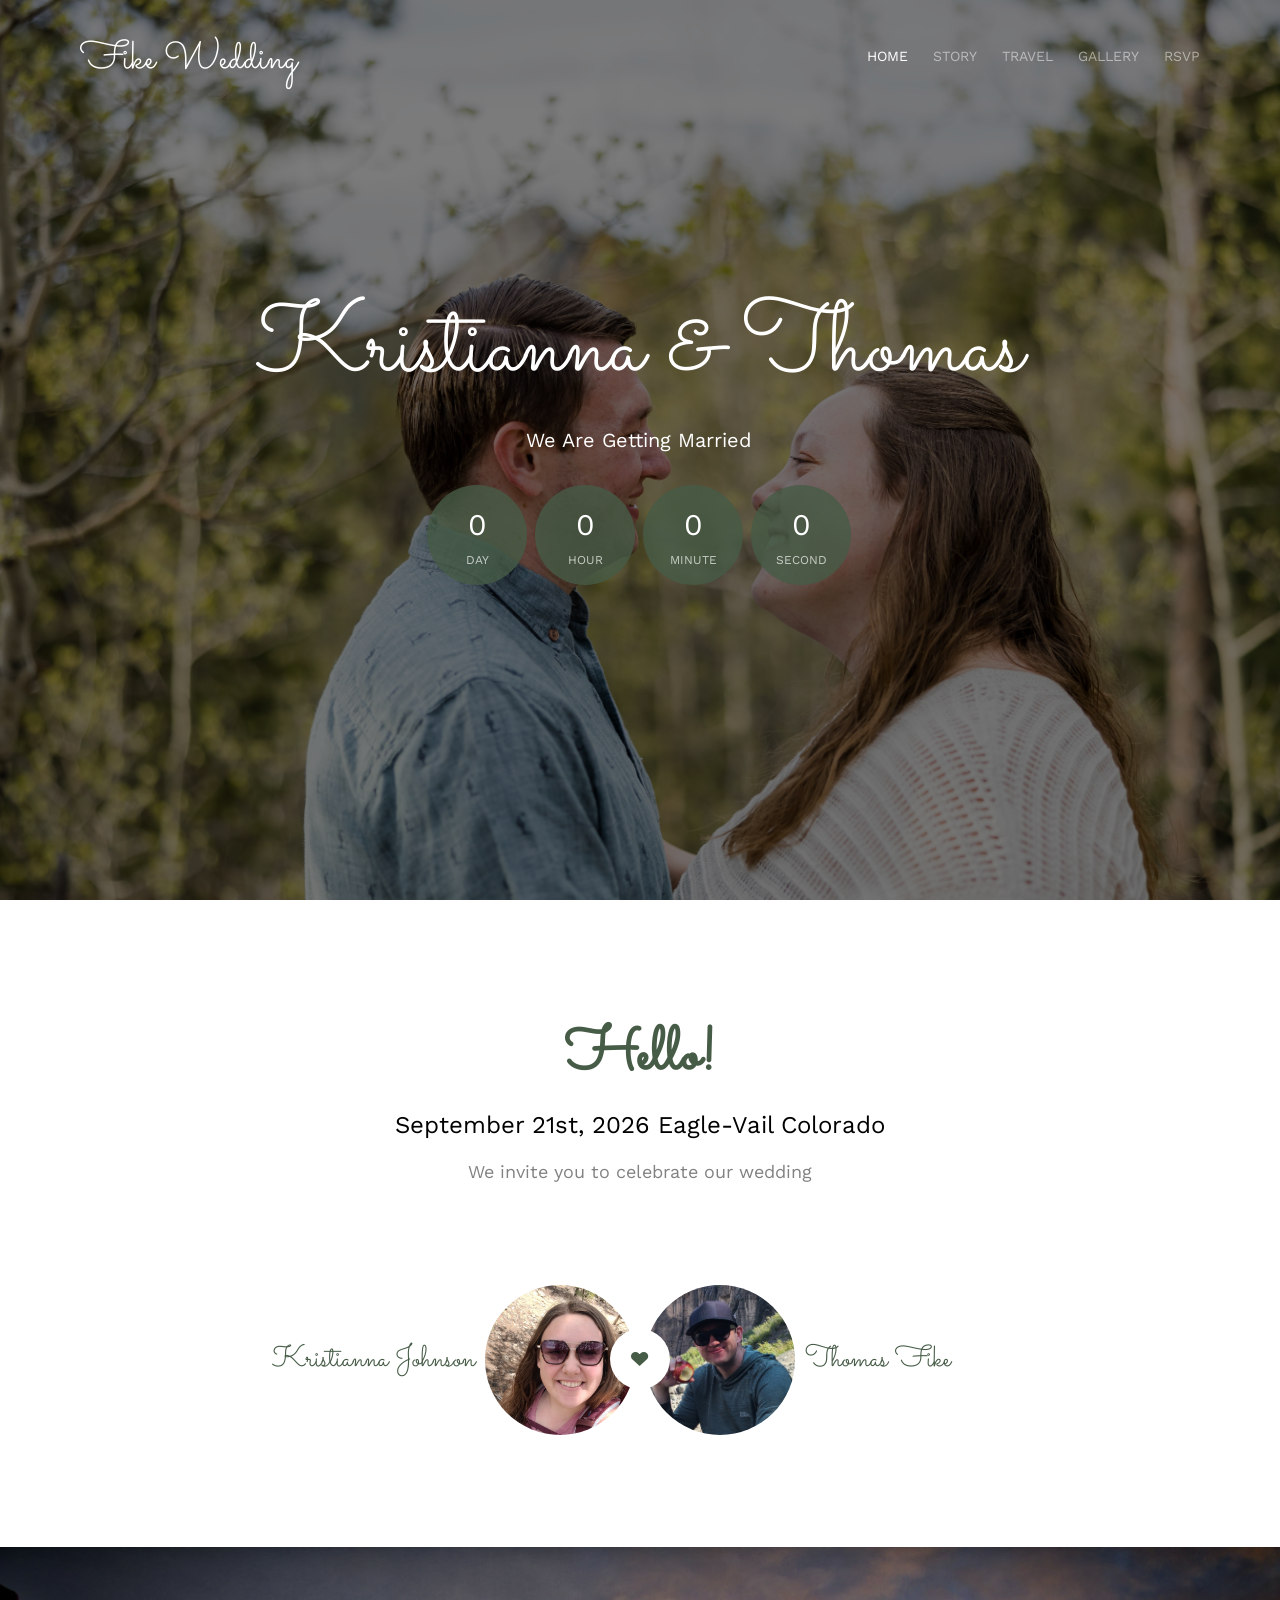
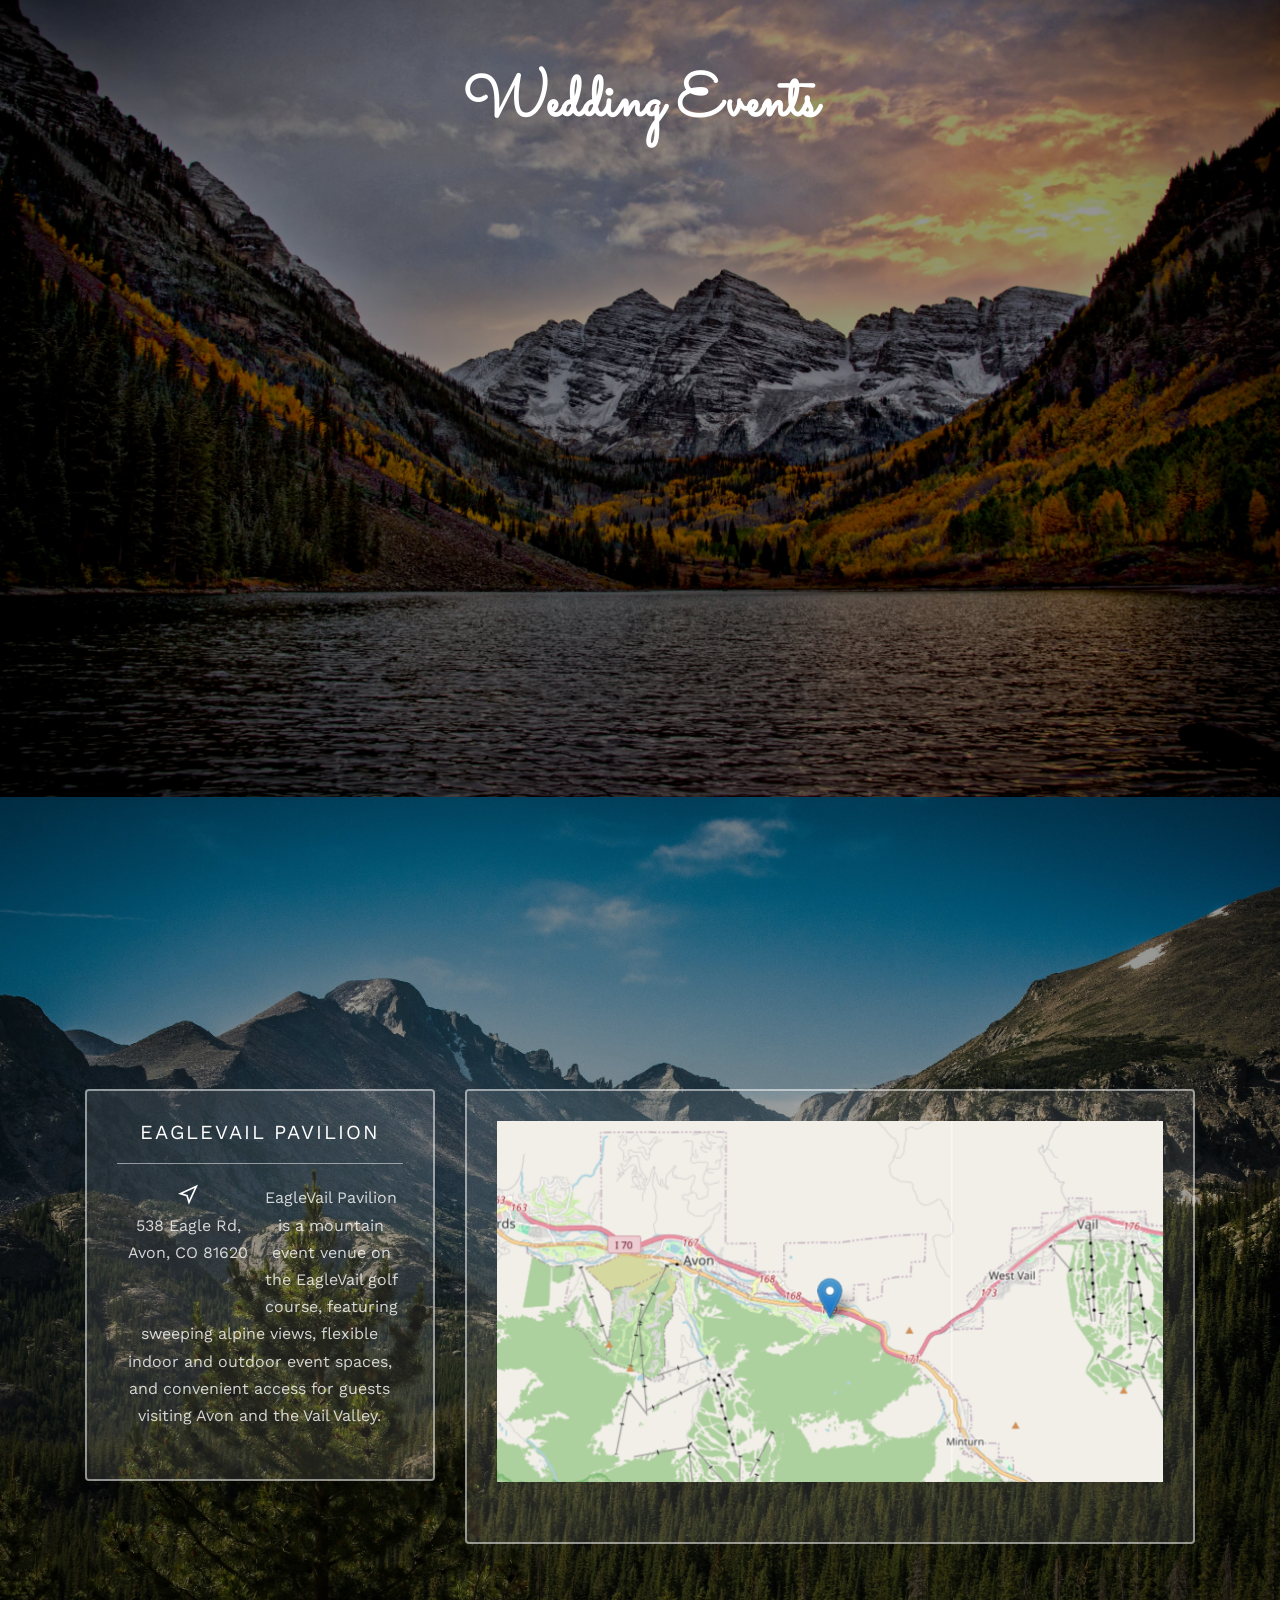
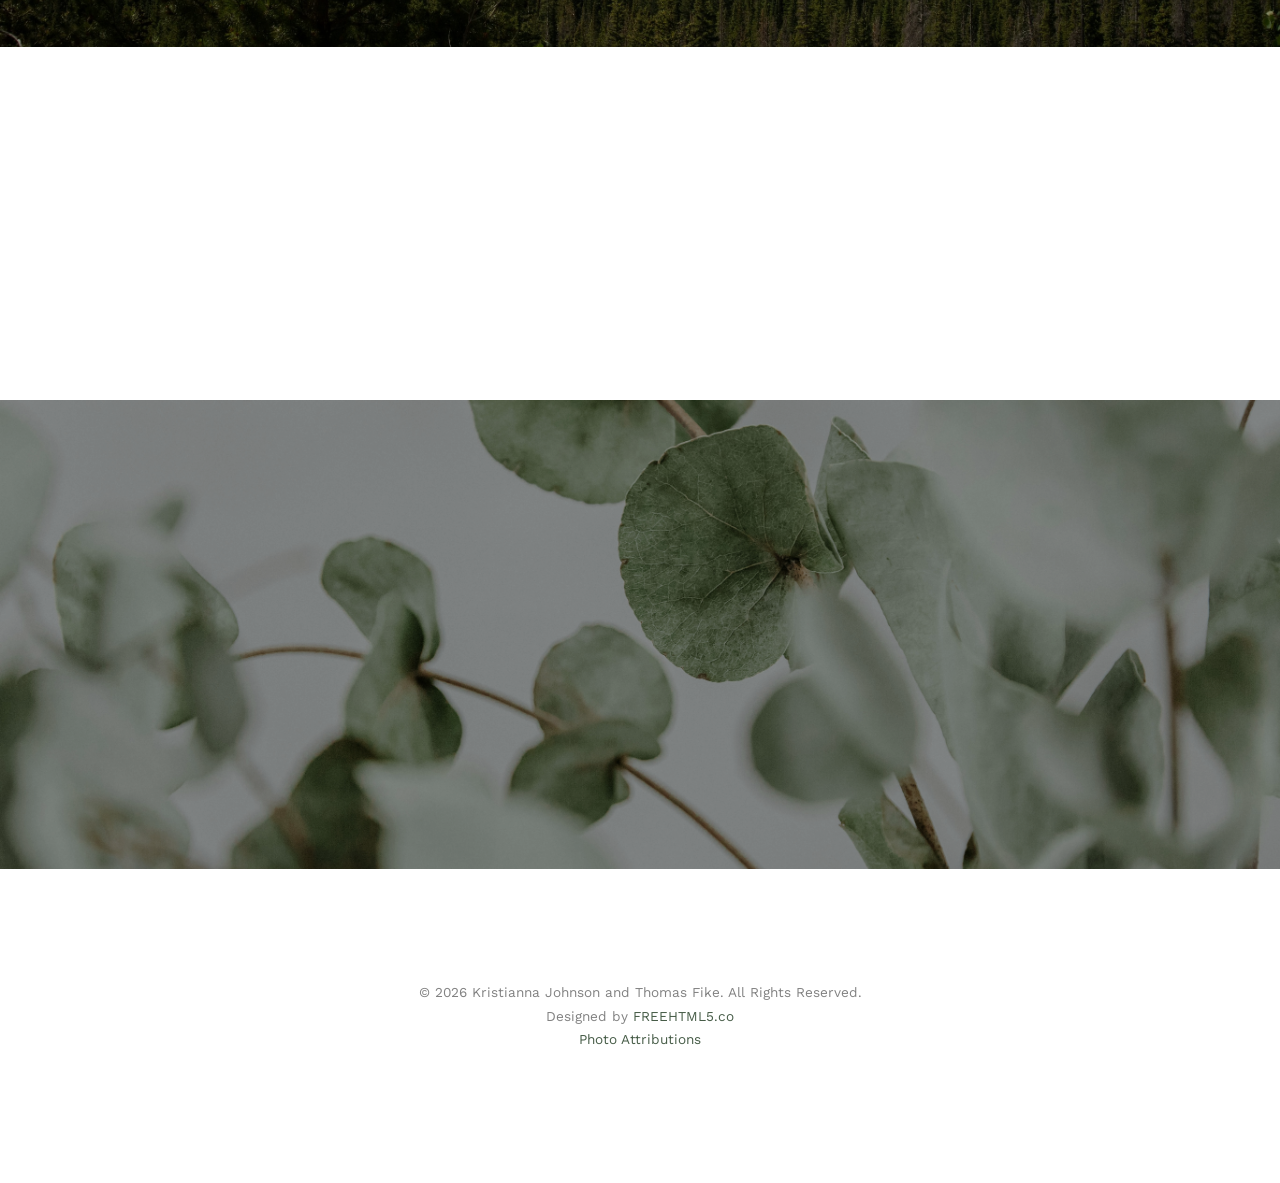
==== commit 3dc1f421: "Add gallery" ====
--- a/index.html
+++ b/index.html
@@ -56,6 +56,7 @@
 							<li class="active"><a href="index.html">Home</a></li>
 							<li><a href="about.html">Story</a></li>
 							<li><a href="travel.html">Travel</a></li>
+							<li><a href="gallery.html">Gallery</a></li>
 							<li><a href="rsvp.html">RSVP</a></li>
 						</ul>
 					</div>
--- a/css/style.css
+++ b/css/style.css
@@ -1004,13 +1004,28 @@
   clear: both;
 }
 
+#fh5co-gallery {
+  padding: 7em 0;
+  clear: both;
+}
+@media screen and (max-width: 768px) {
+  #fh5co-gallery {
+    padding: 3em 0;
+  }
+  #fh5co-gallery [class*=col-] {
+    margin-bottom: 2em;
+  }
+  #fh5co-gallery .row-pb-sm {
+    padding-bottom: 0em !important;
+  }
+}
+
 #fh5co-testimonial,
 #fh5co-services,
 #fh5co-started,
 #fh5co-footer,
 #fh5co-event,
 #fh5co-couple,
-#fh5co-gallery,
 .fh5co-section {
   padding: 7em 0;
   clear: both;
@@ -1022,7 +1037,6 @@
   #fh5co-footer,
   #fh5co-event,
   #fh5co-couple,
-  #fh5co-gallery,
   .fh5co-section {
     padding: 3em 0;
   }
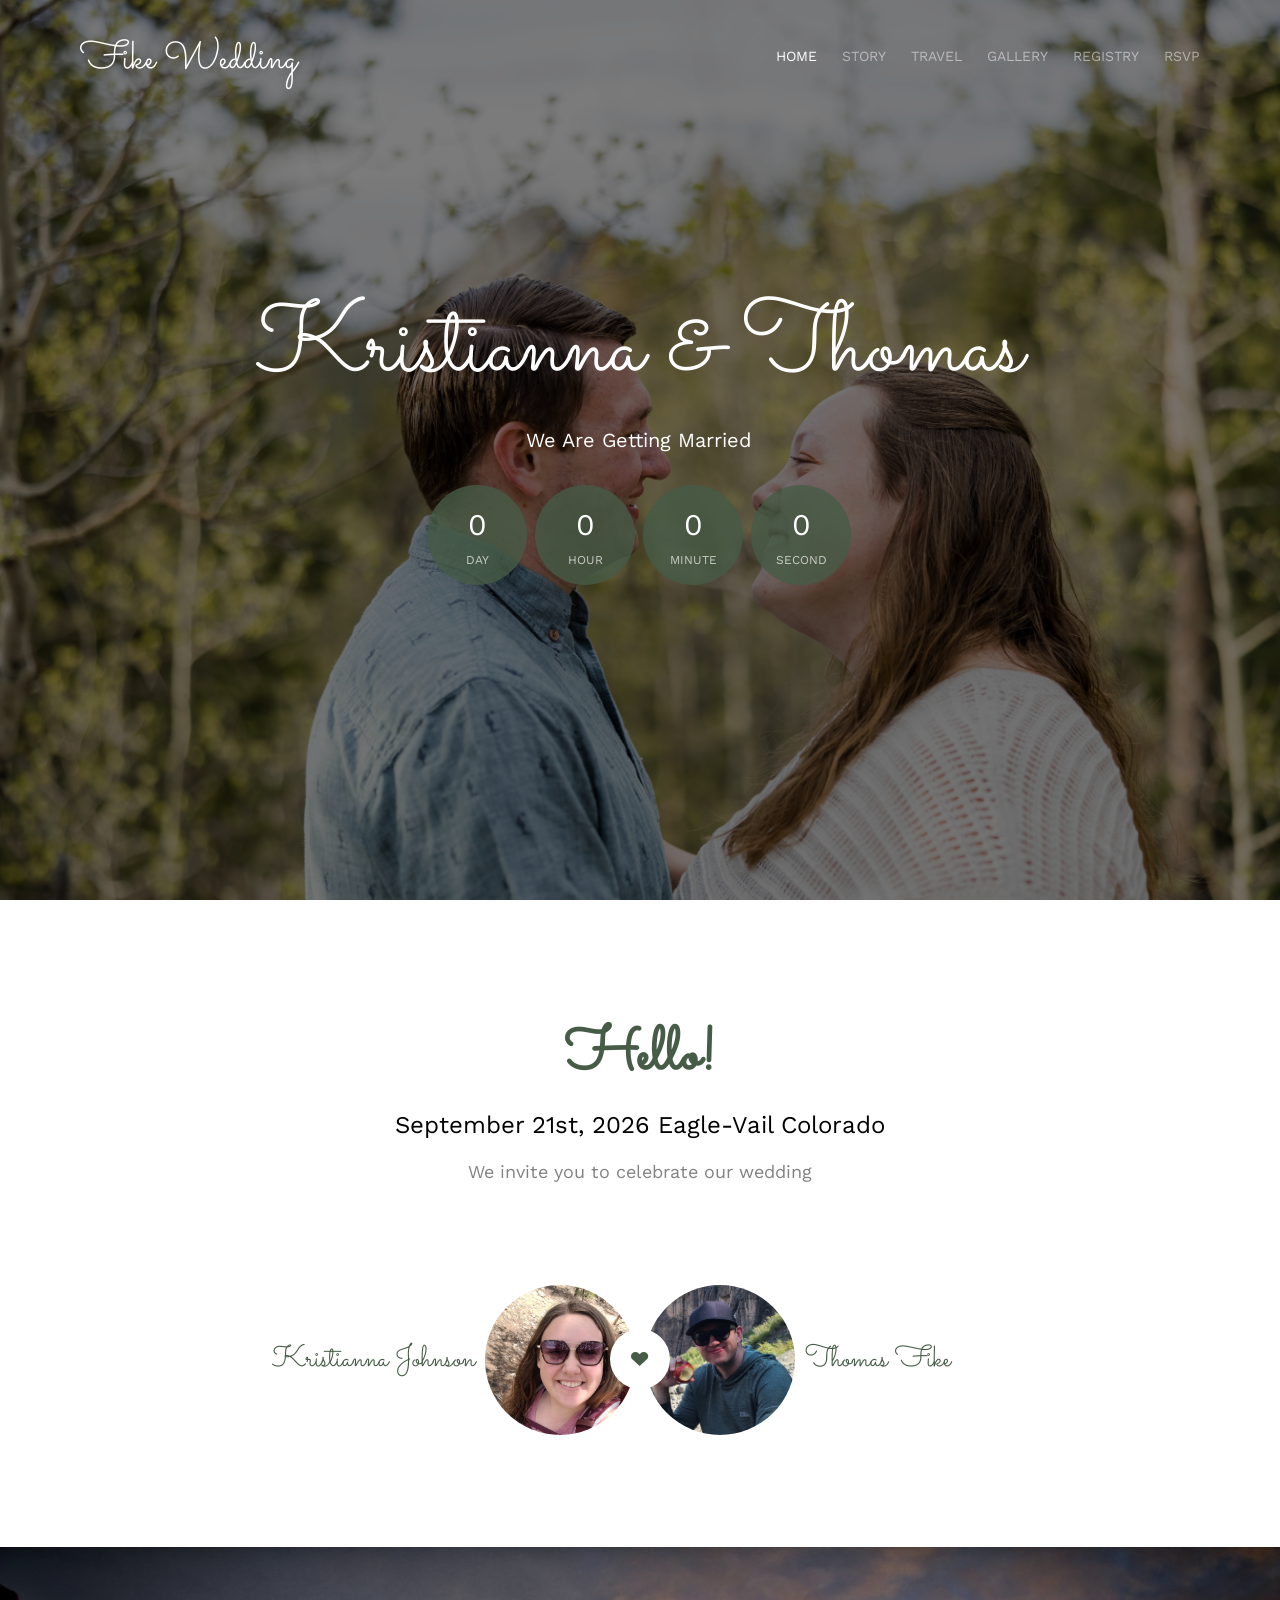
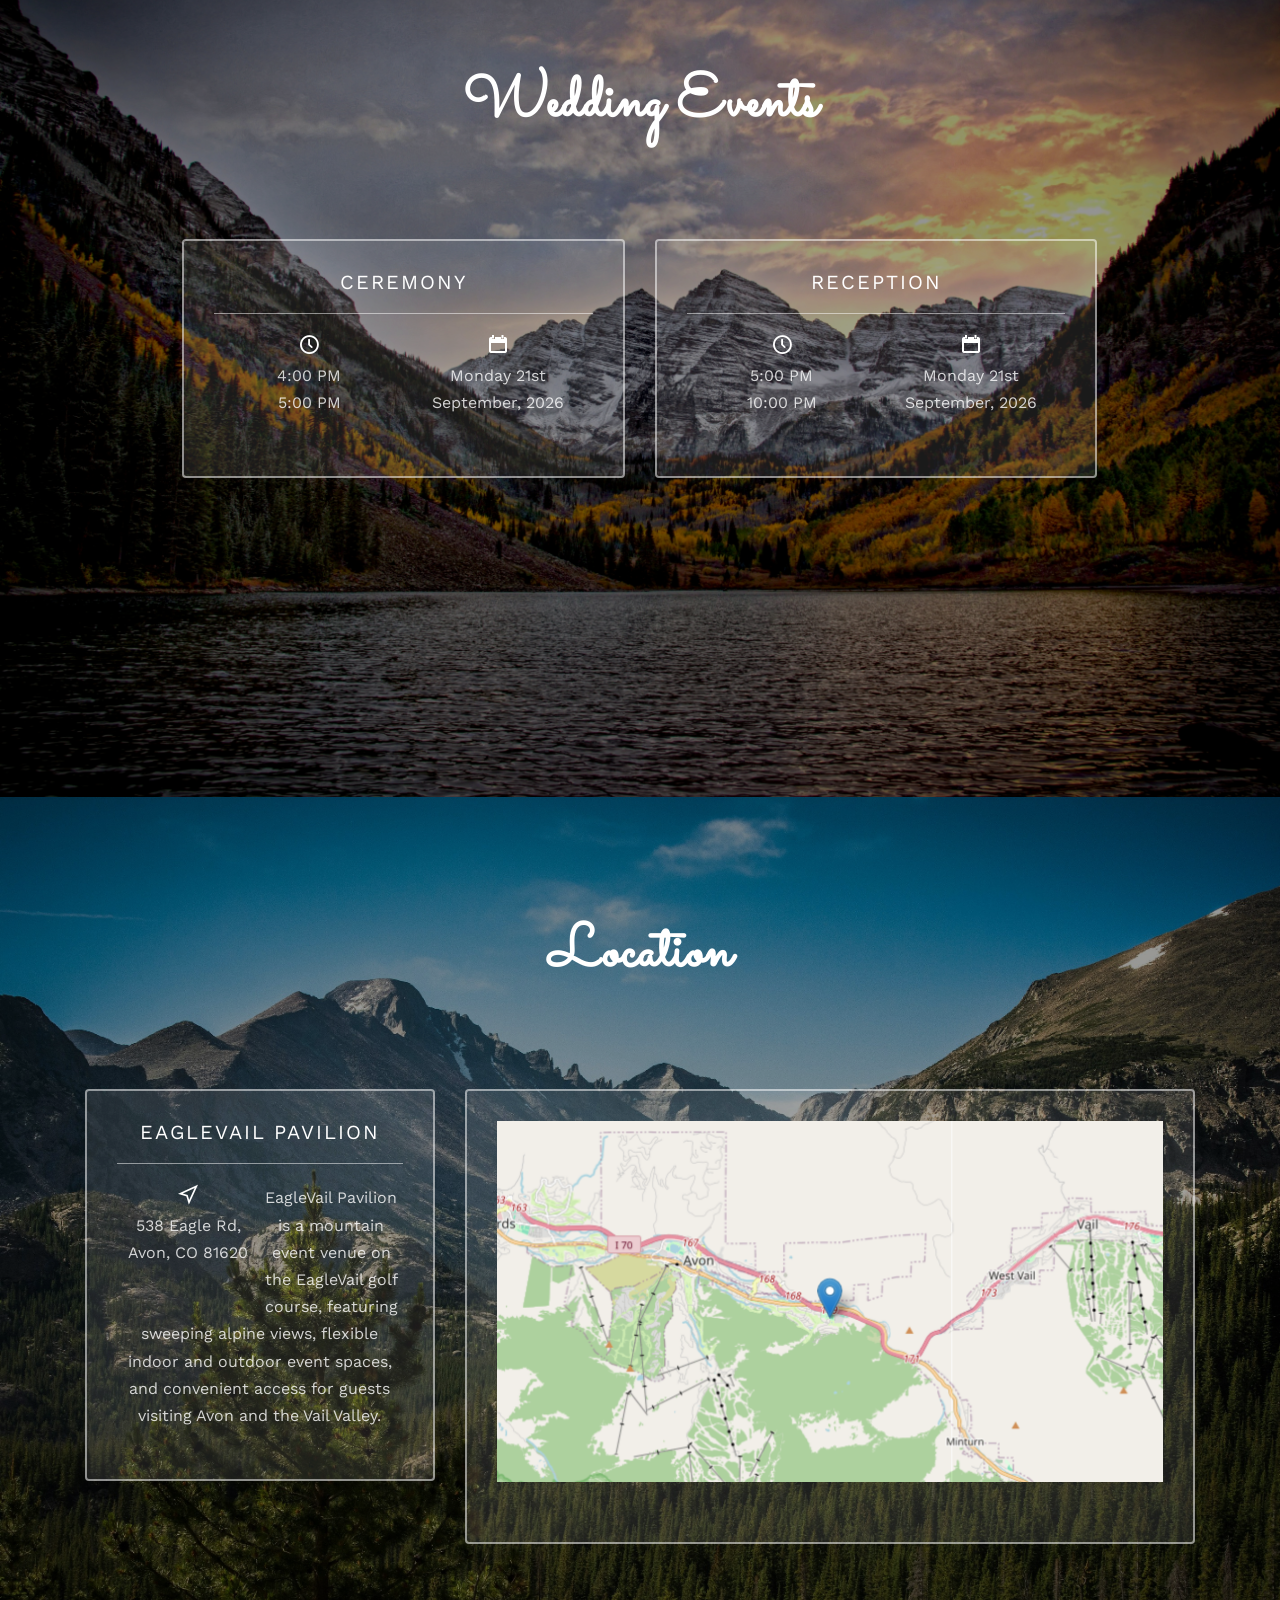
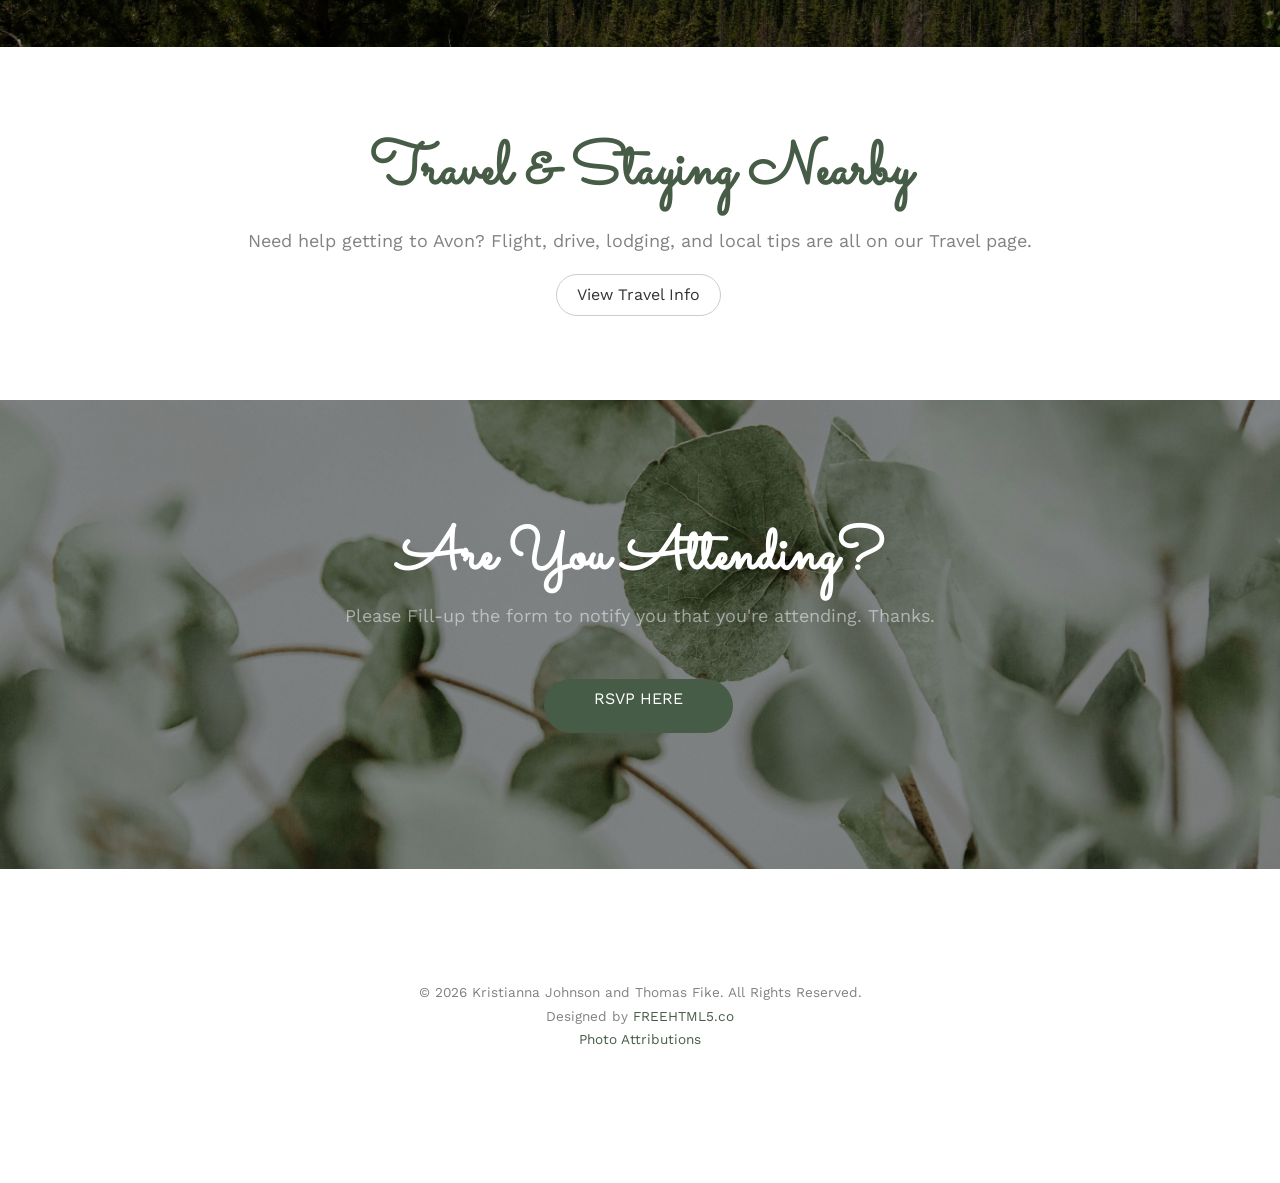
==== commit 4df2e6f1: "Registry" ====
--- a/index.html
+++ b/index.html
@@ -56,8 +56,7 @@
 							<li class="active"><a href="index.html">Home</a></li>
 							<li><a href="about.html">Story</a></li>
 							<li><a href="travel.html">Travel</a></li>
-							<li><a href="gallery.html">Gallery</a></li>
-							<li><a href="rsvp.html">RSVP</a></li>
+							<li><a href="gallery.html">Gallery</a></li>						<li><a href="registry.html">Registry</a></li>							<li><a href="rsvp.html">RSVP</a></li>
 						</ul>
 					</div>
 				</div>
--- a/css/style.css
+++ b/css/style.css
@@ -1914,4 +1914,13 @@
   opacity: 0;
 }
 
+.registry-row {
+  margin-bottom: 30px;
+}
+@media screen and (max-width: 768px) {
+  .registry-row {
+    margin-bottom: 50px;
+  }
+}
+
 /*# sourceMappingURL=style.css.map */
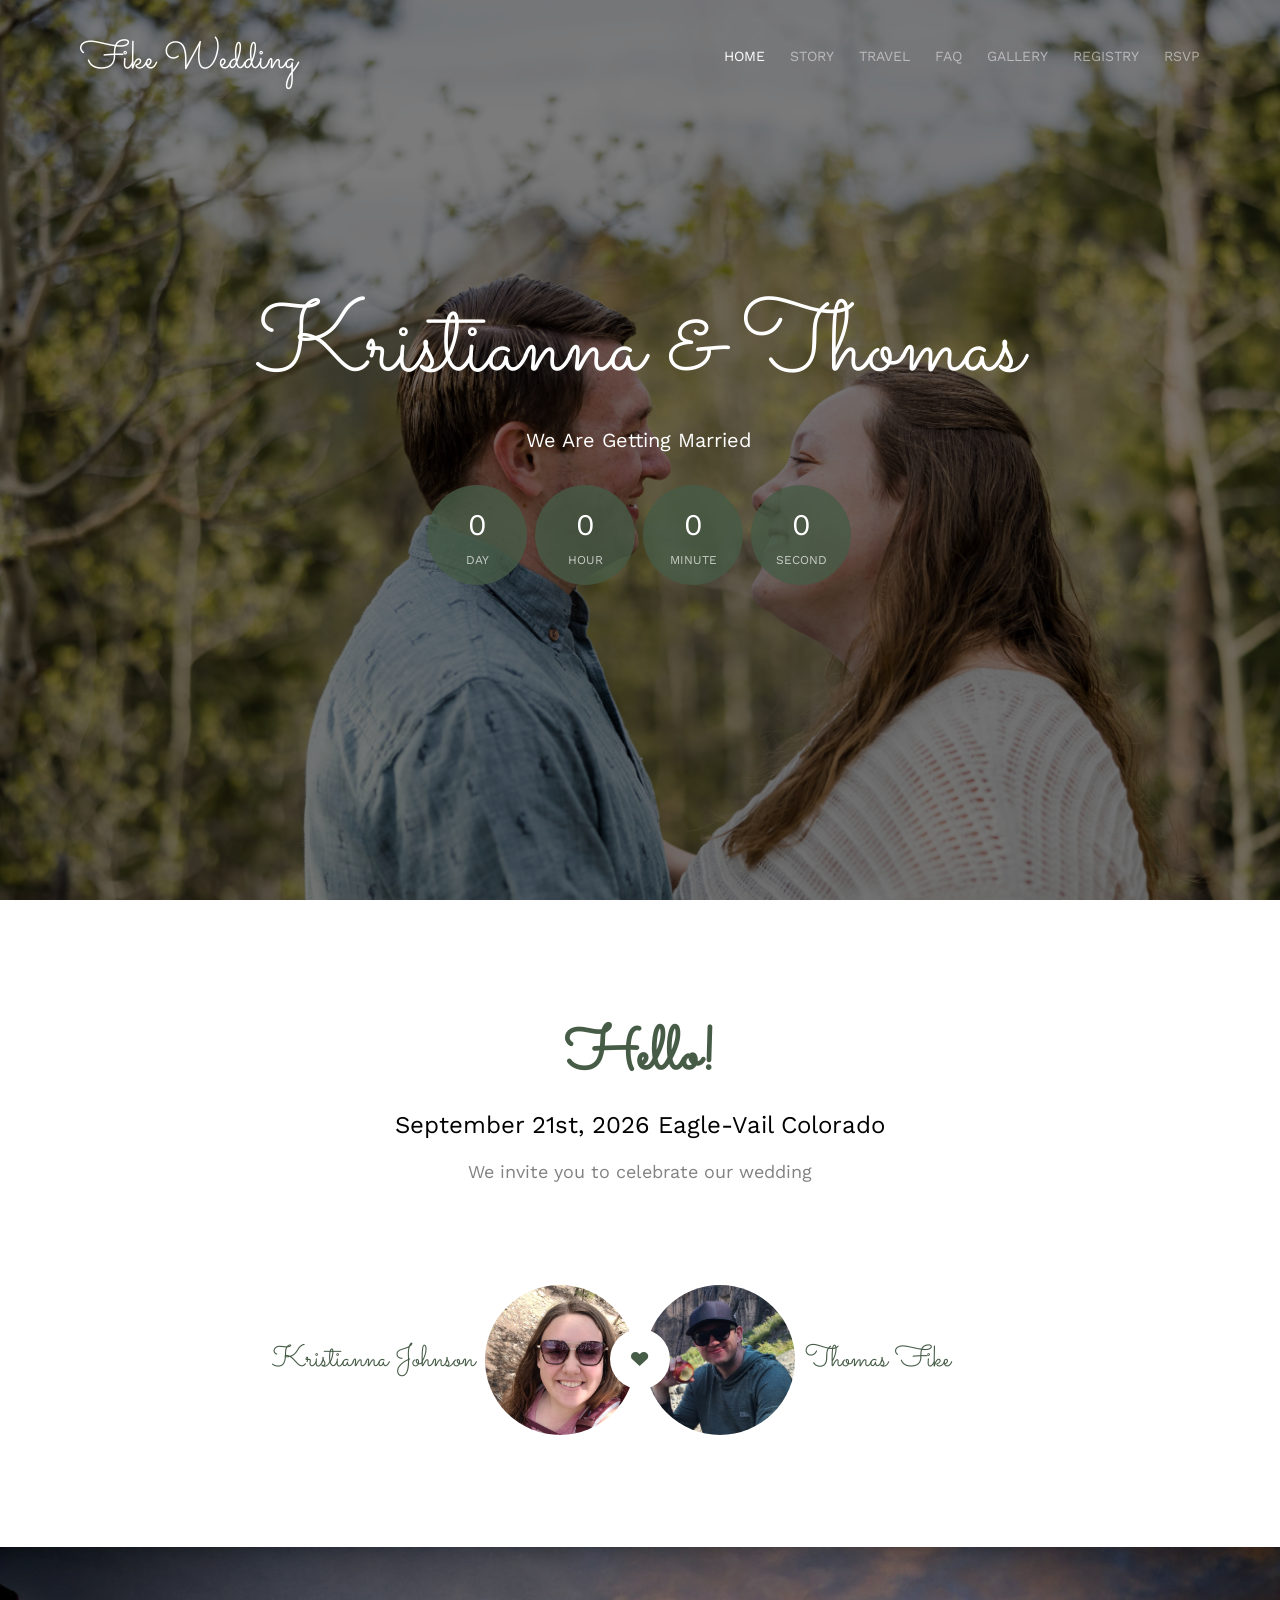
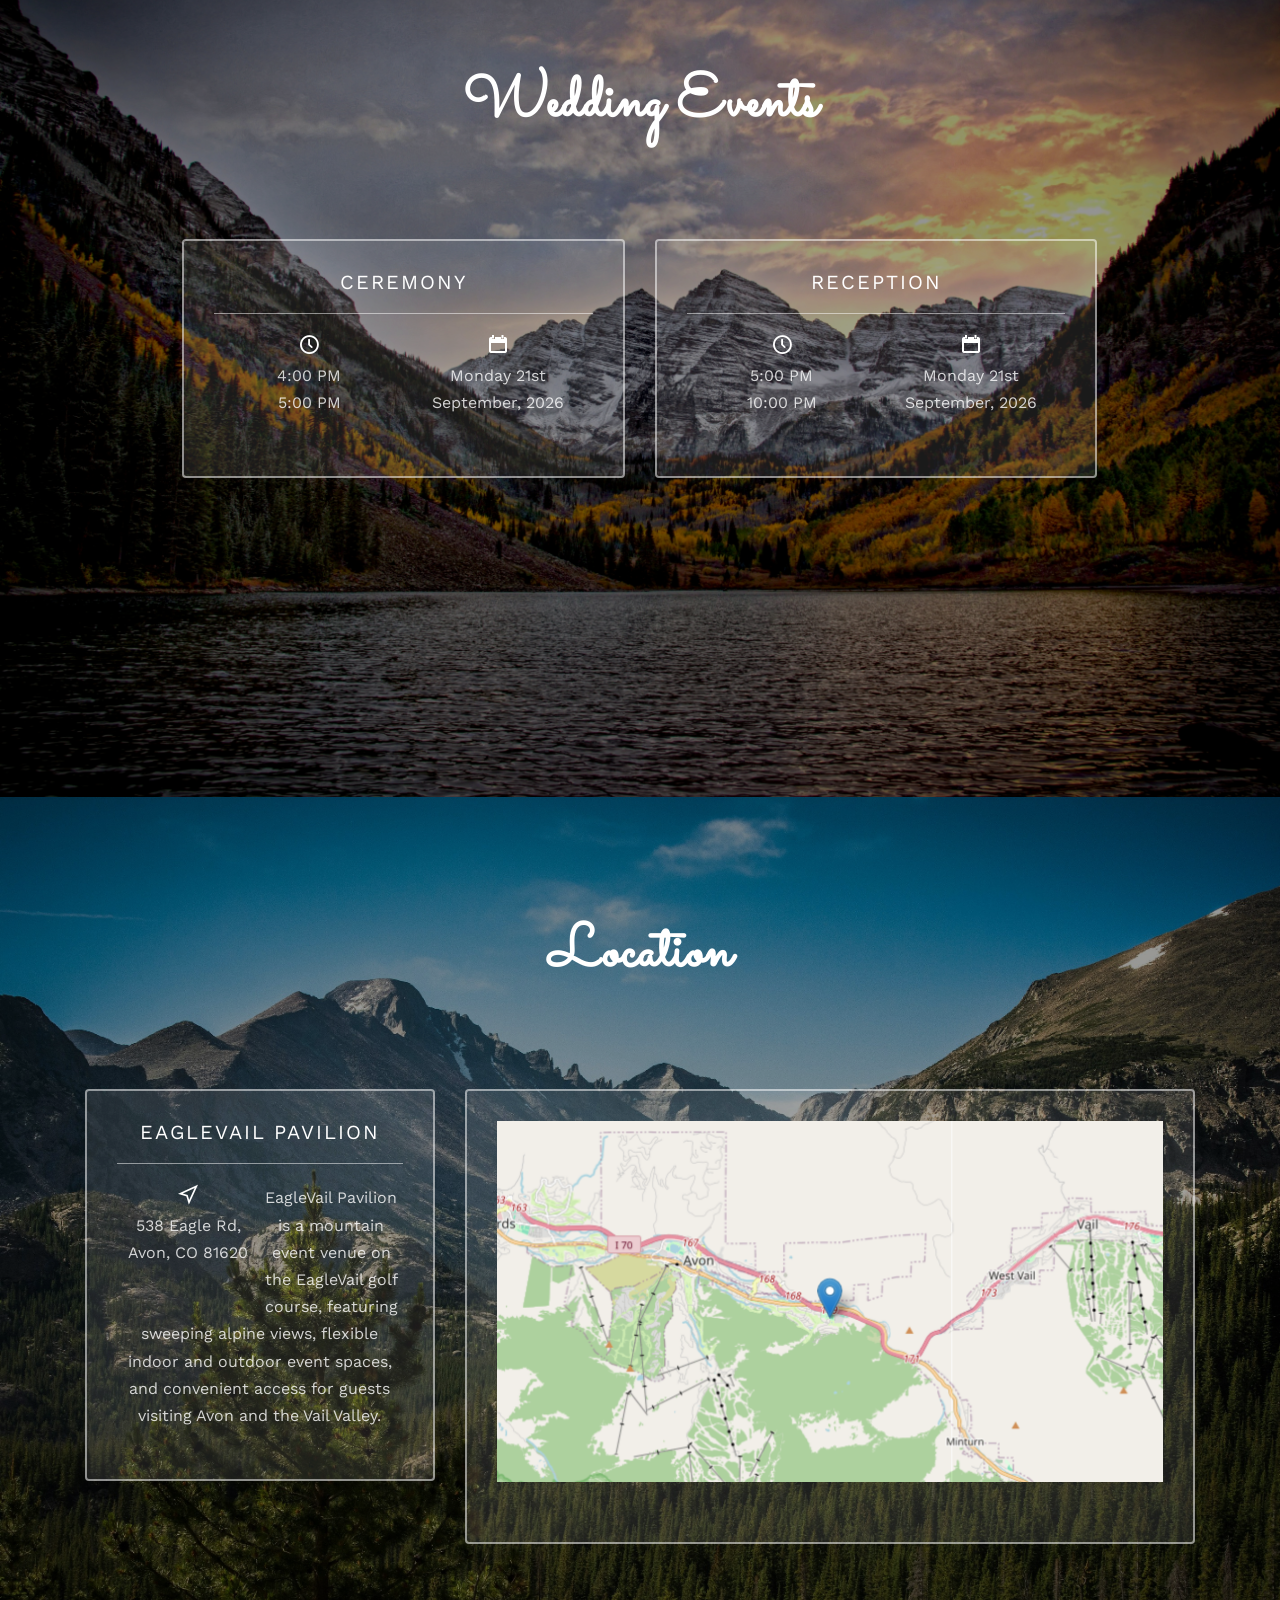
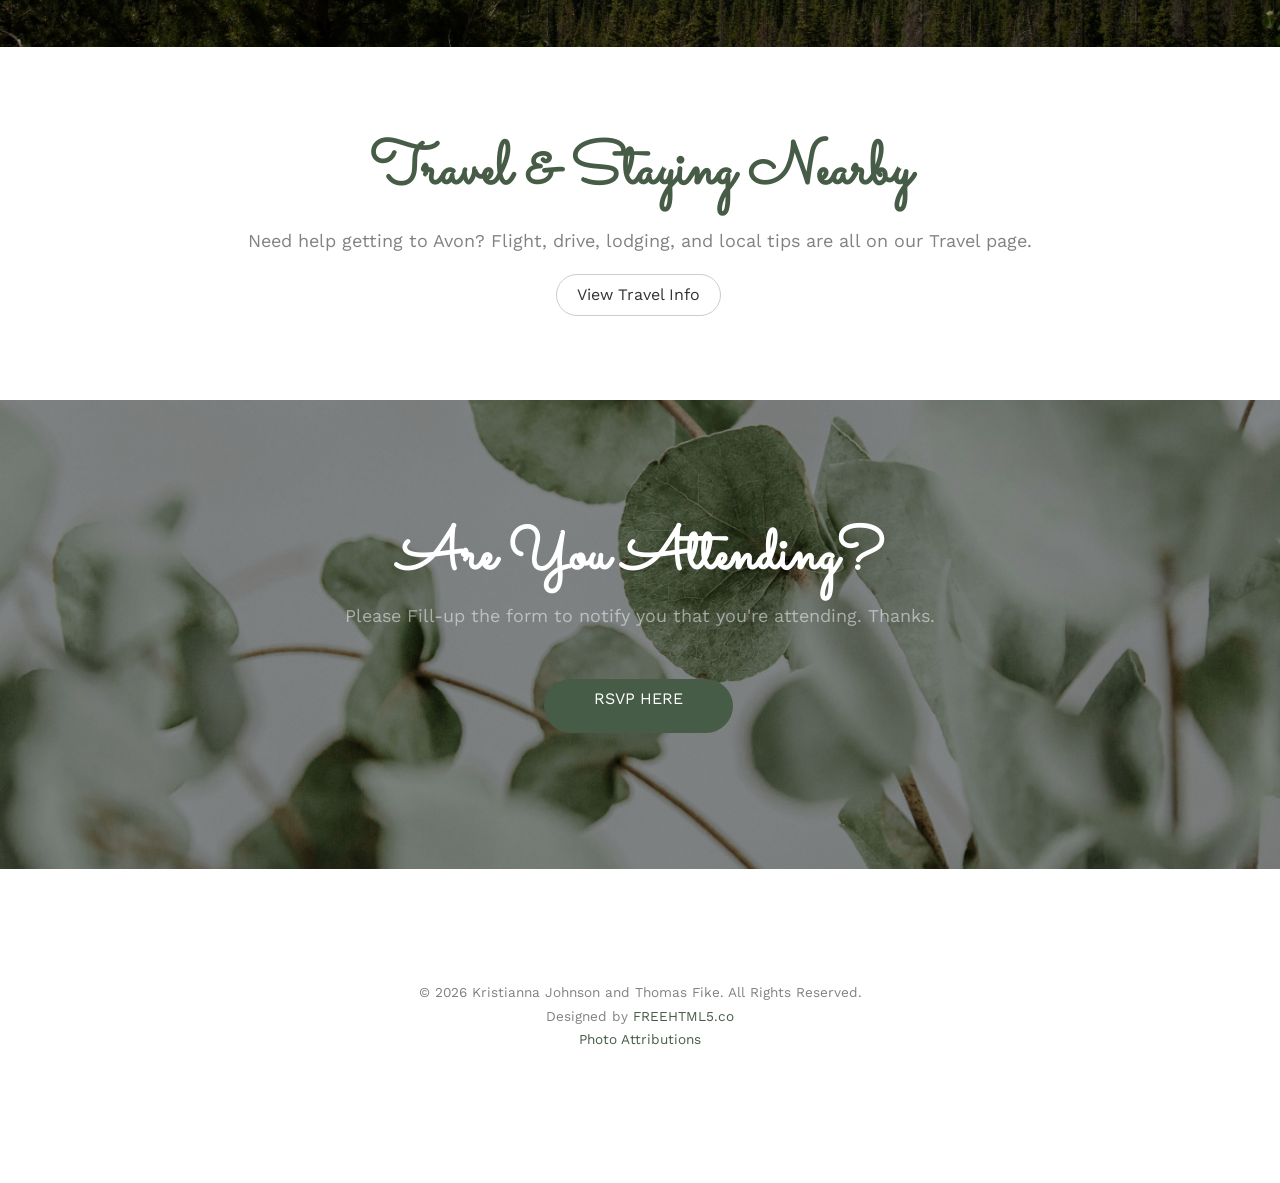
==== commit d9001762: "Add FAQ" ====
--- a/index.html
+++ b/index.html
@@ -56,6 +56,7 @@
 							<li class="active"><a href="index.html">Home</a></li>
 							<li><a href="about.html">Story</a></li>
 							<li><a href="travel.html">Travel</a></li>
+					<li><a href="faq.html">FAQ</a></li>
 							<li><a href="gallery.html">Gallery</a></li>						<li><a href="registry.html">Registry</a></li>							<li><a href="rsvp.html">RSVP</a></li>
 						</ul>
 					</div>
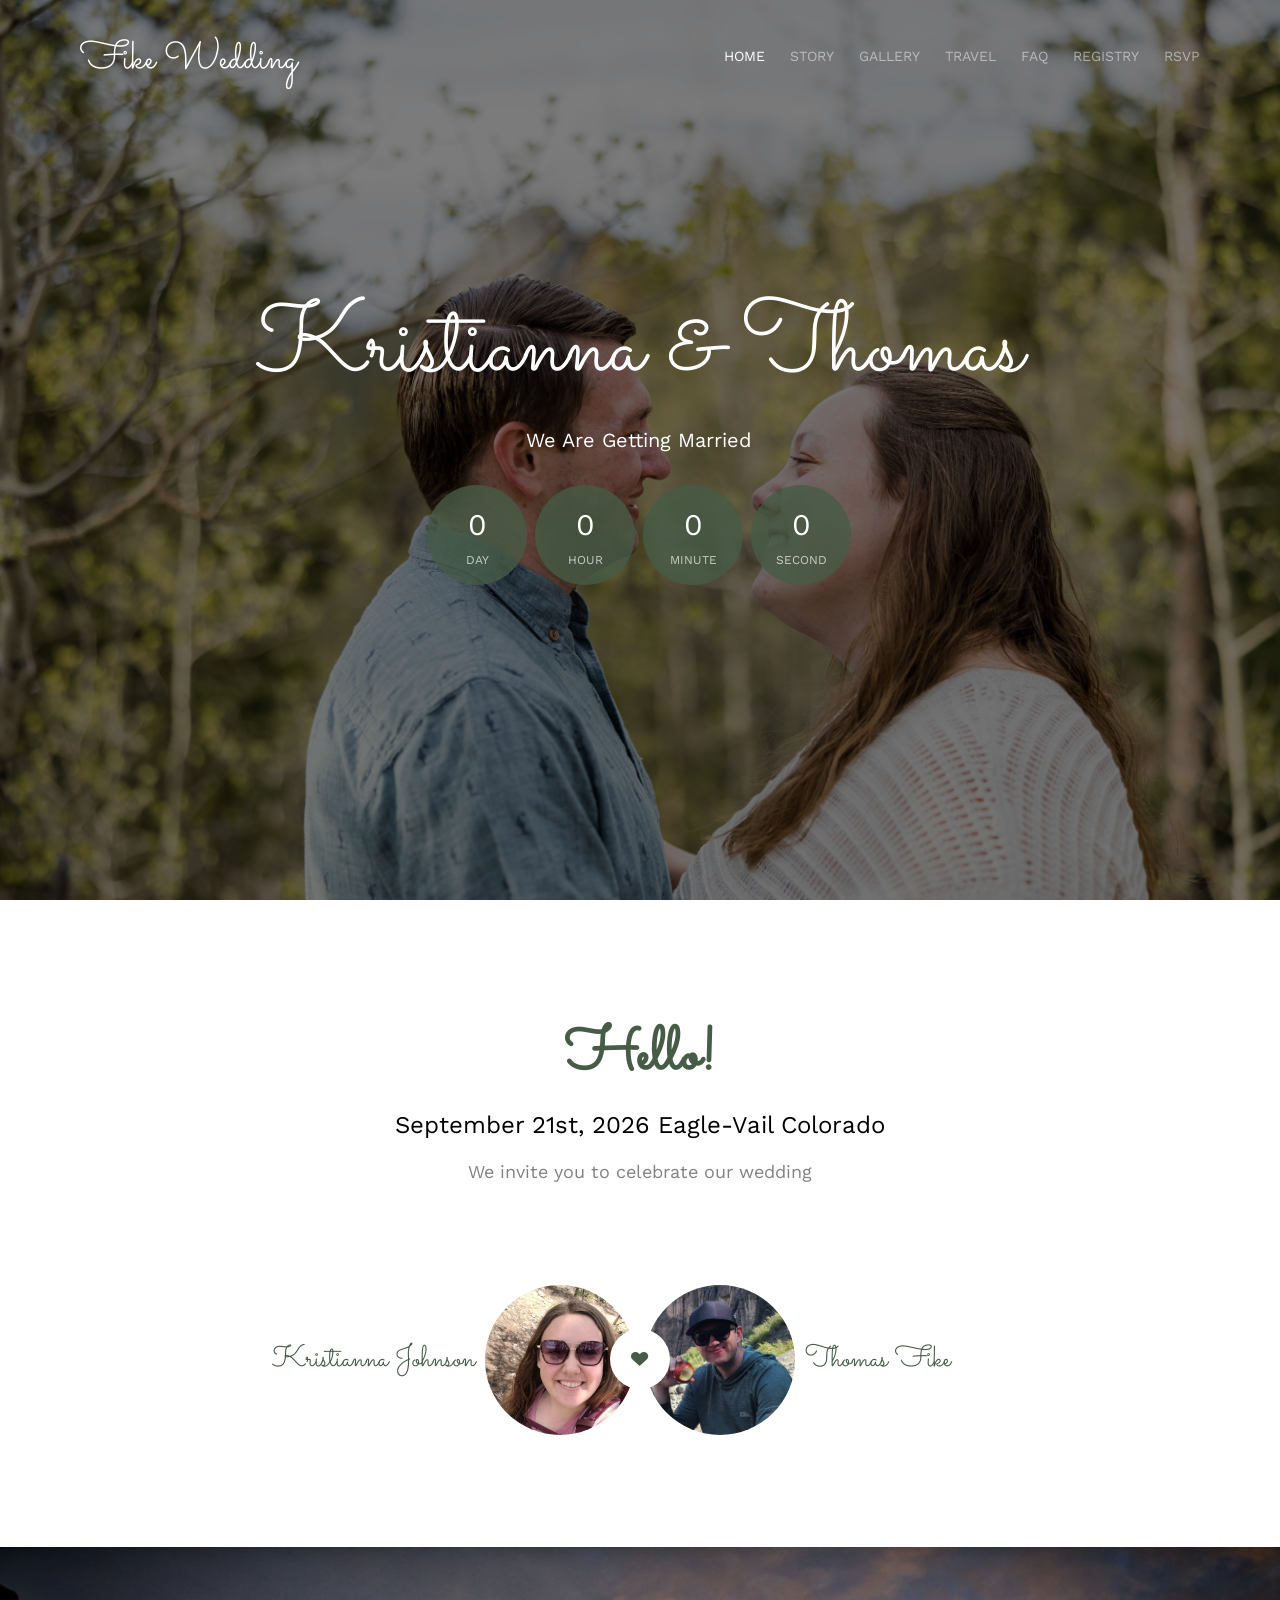
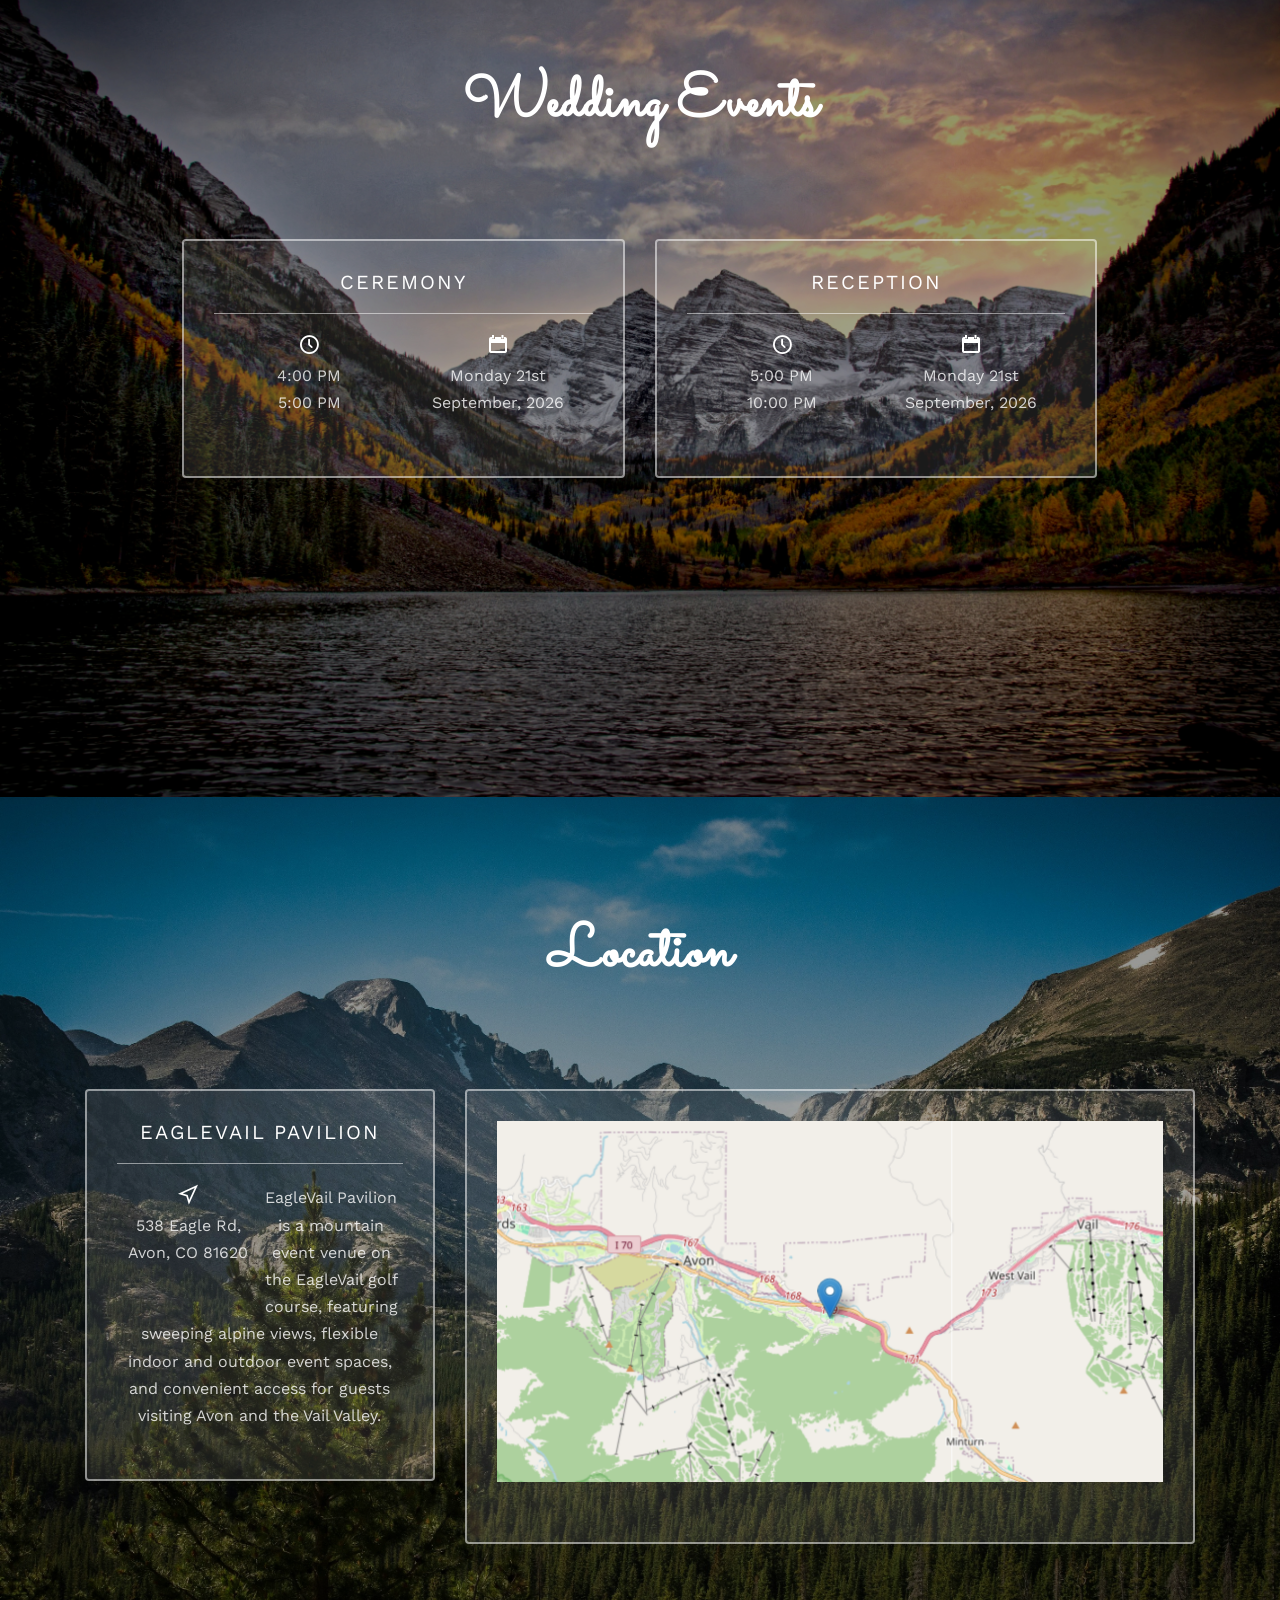
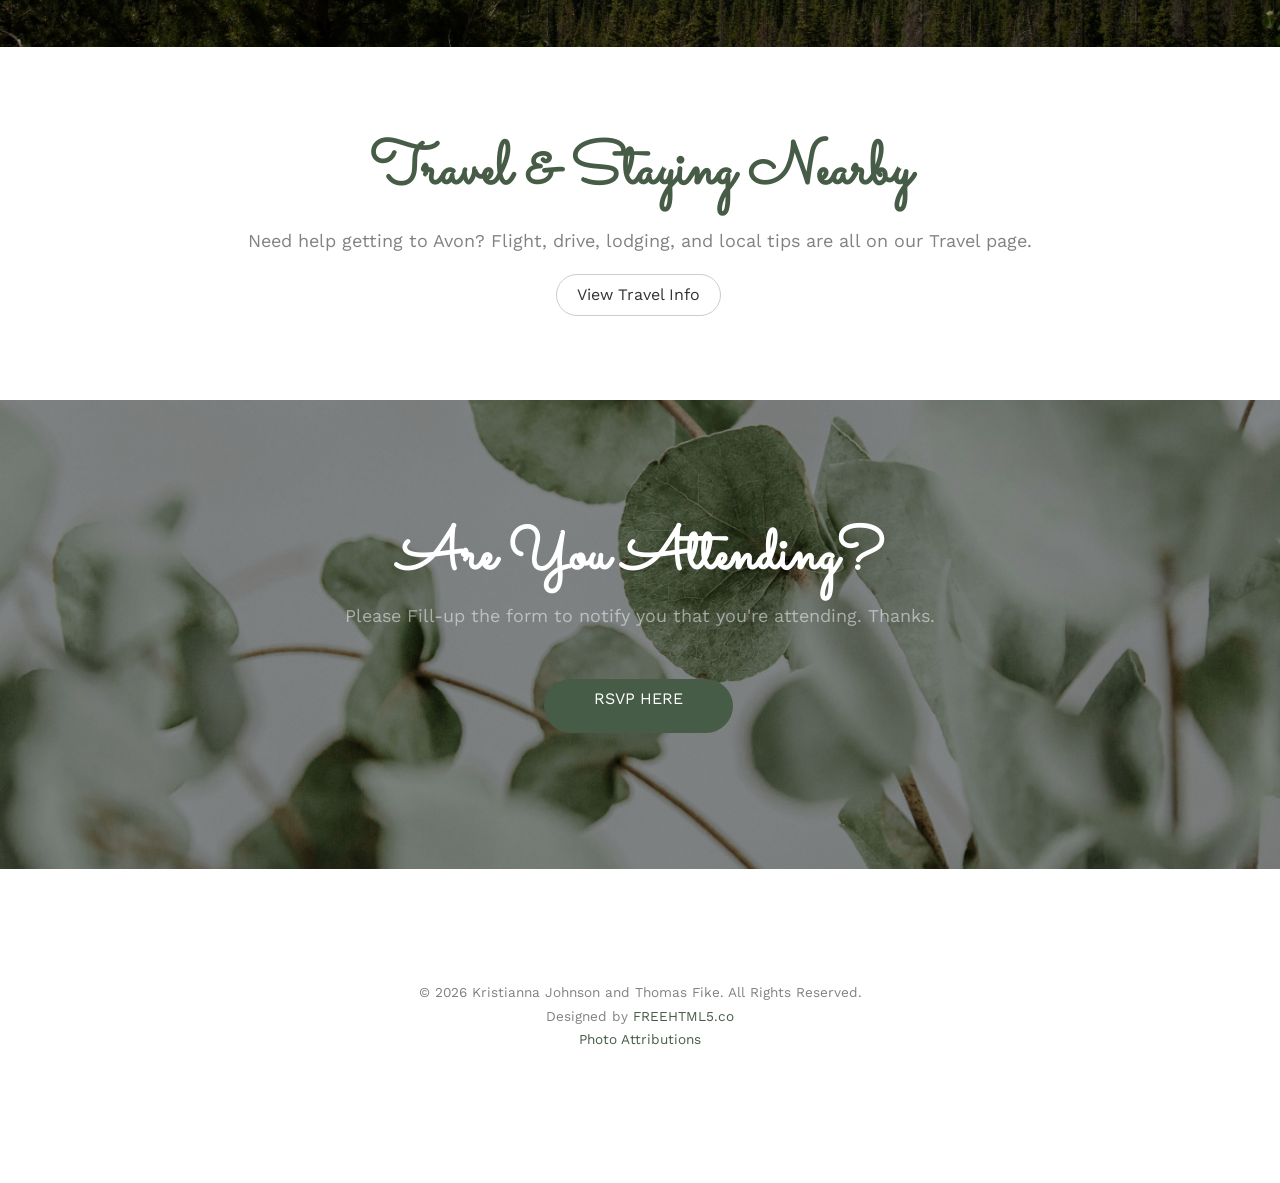
==== commit 132abecb: "Reorder Gallery" ====
--- a/index.html
+++ b/index.html
@@ -55,9 +55,11 @@
 						<ul>
 							<li class="active"><a href="index.html">Home</a></li>
 							<li><a href="about.html">Story</a></li>
+							<li><a href="gallery.html">Gallery</a></li>
 							<li><a href="travel.html">Travel</a></li>
-					<li><a href="faq.html">FAQ</a></li>
-							<li><a href="gallery.html">Gallery</a></li>						<li><a href="registry.html">Registry</a></li>							<li><a href="rsvp.html">RSVP</a></li>
+							<li><a href="faq.html">FAQ</a></li>
+							<li><a href="registry.html">Registry</a></li>
+							<li><a href="rsvp.html">RSVP</a></li>
 						</ul>
 					</div>
 				</div>
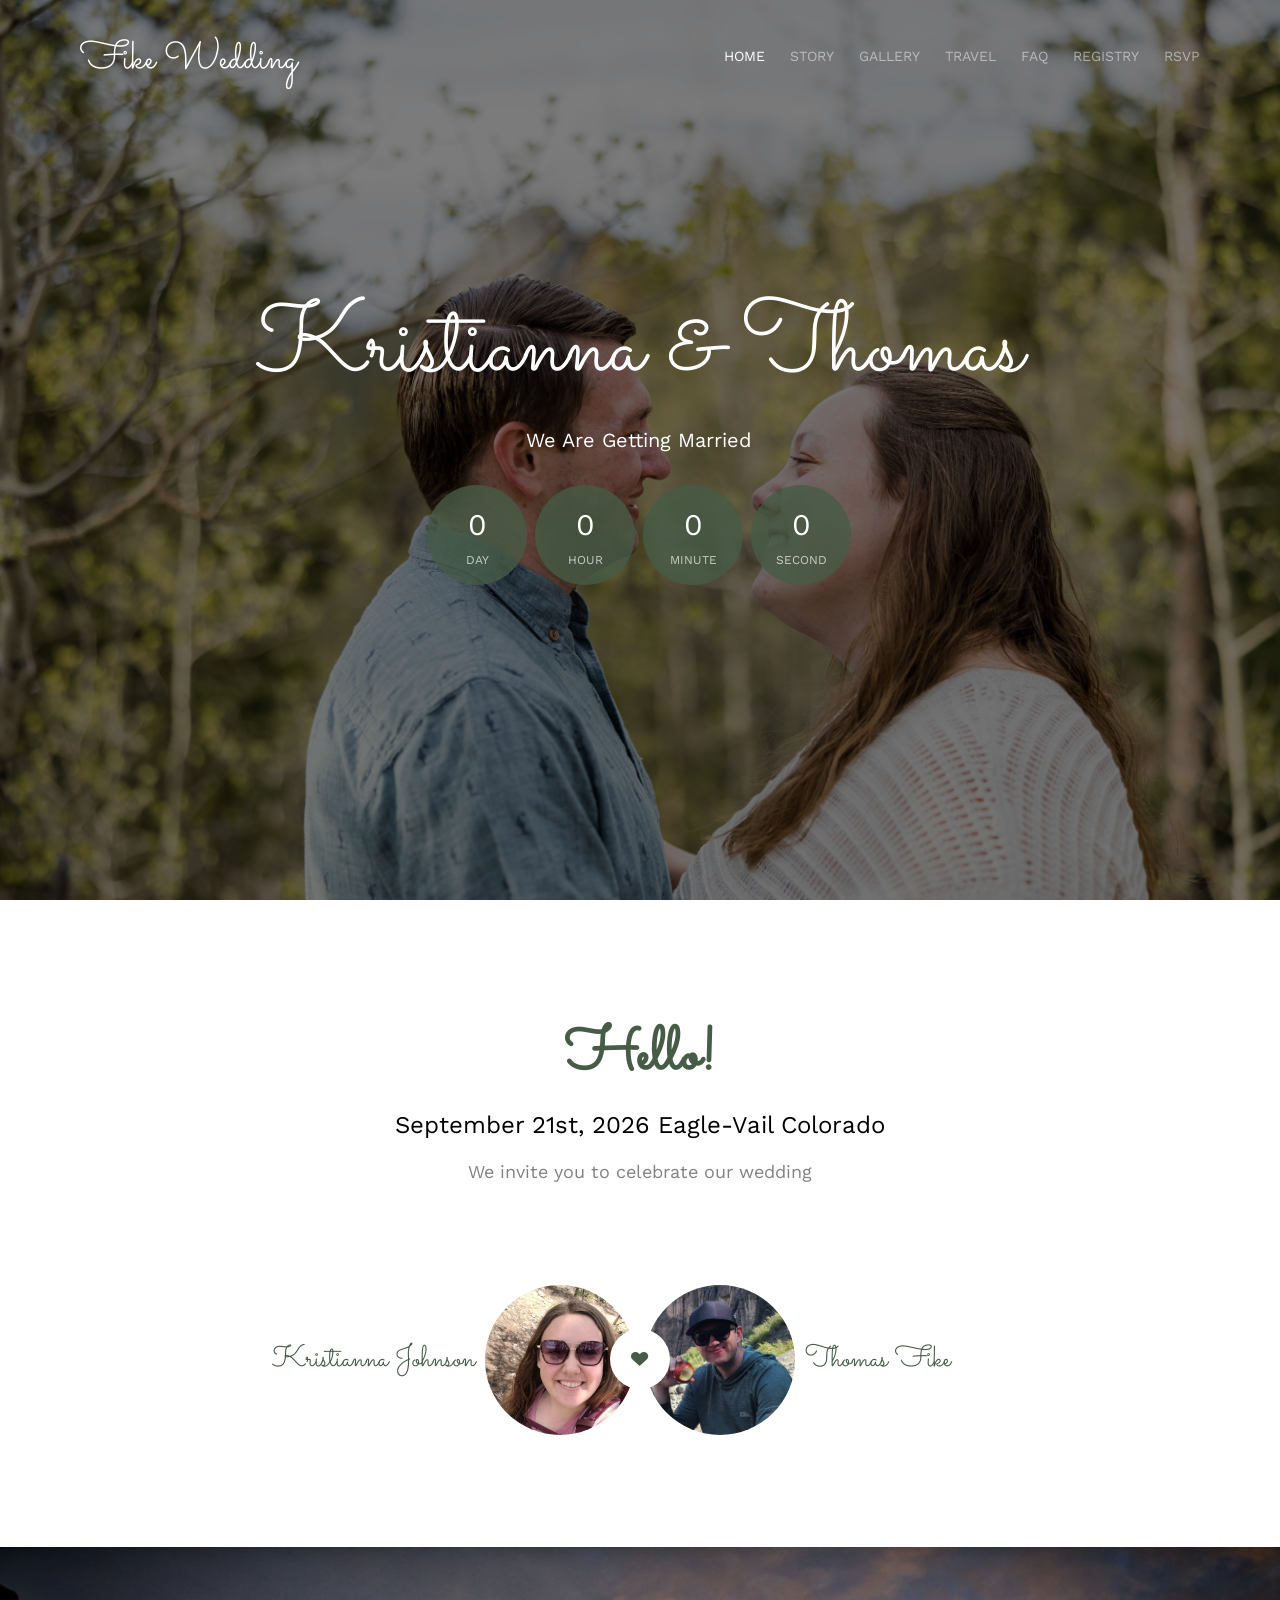
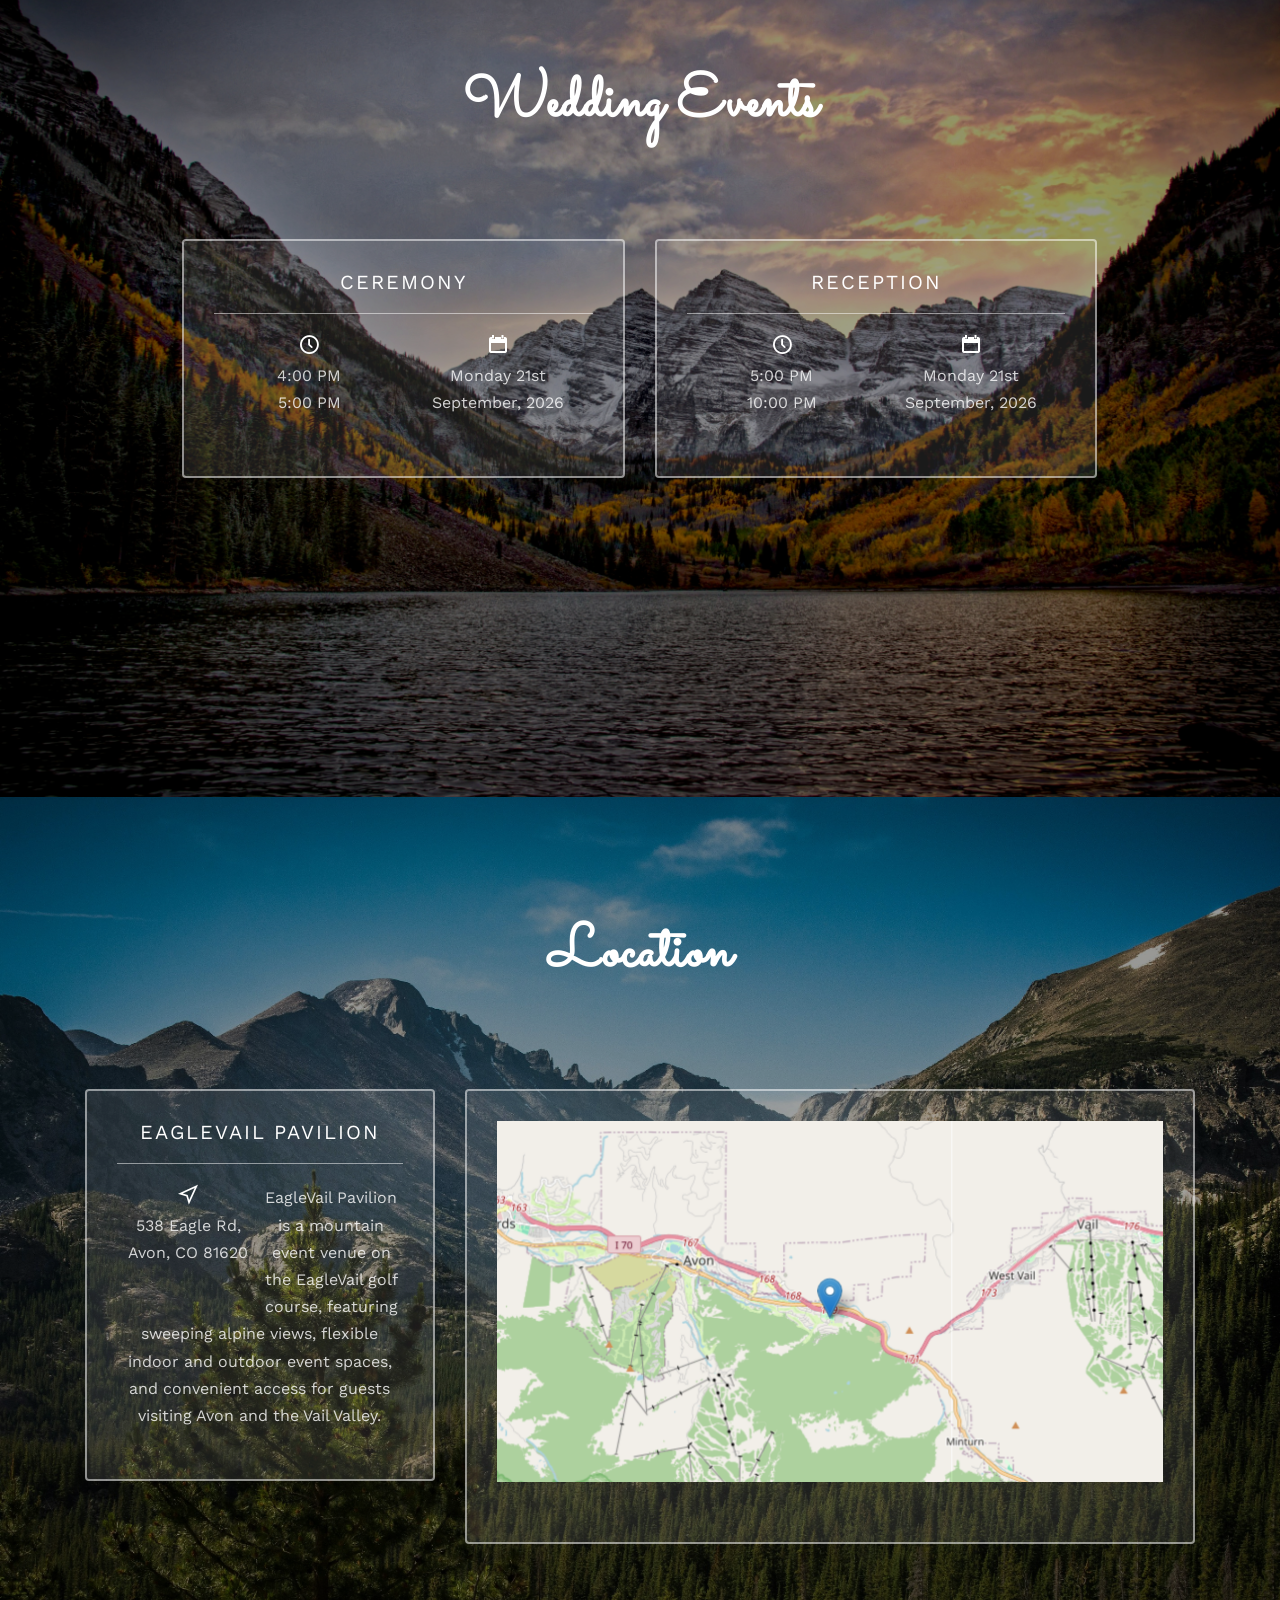
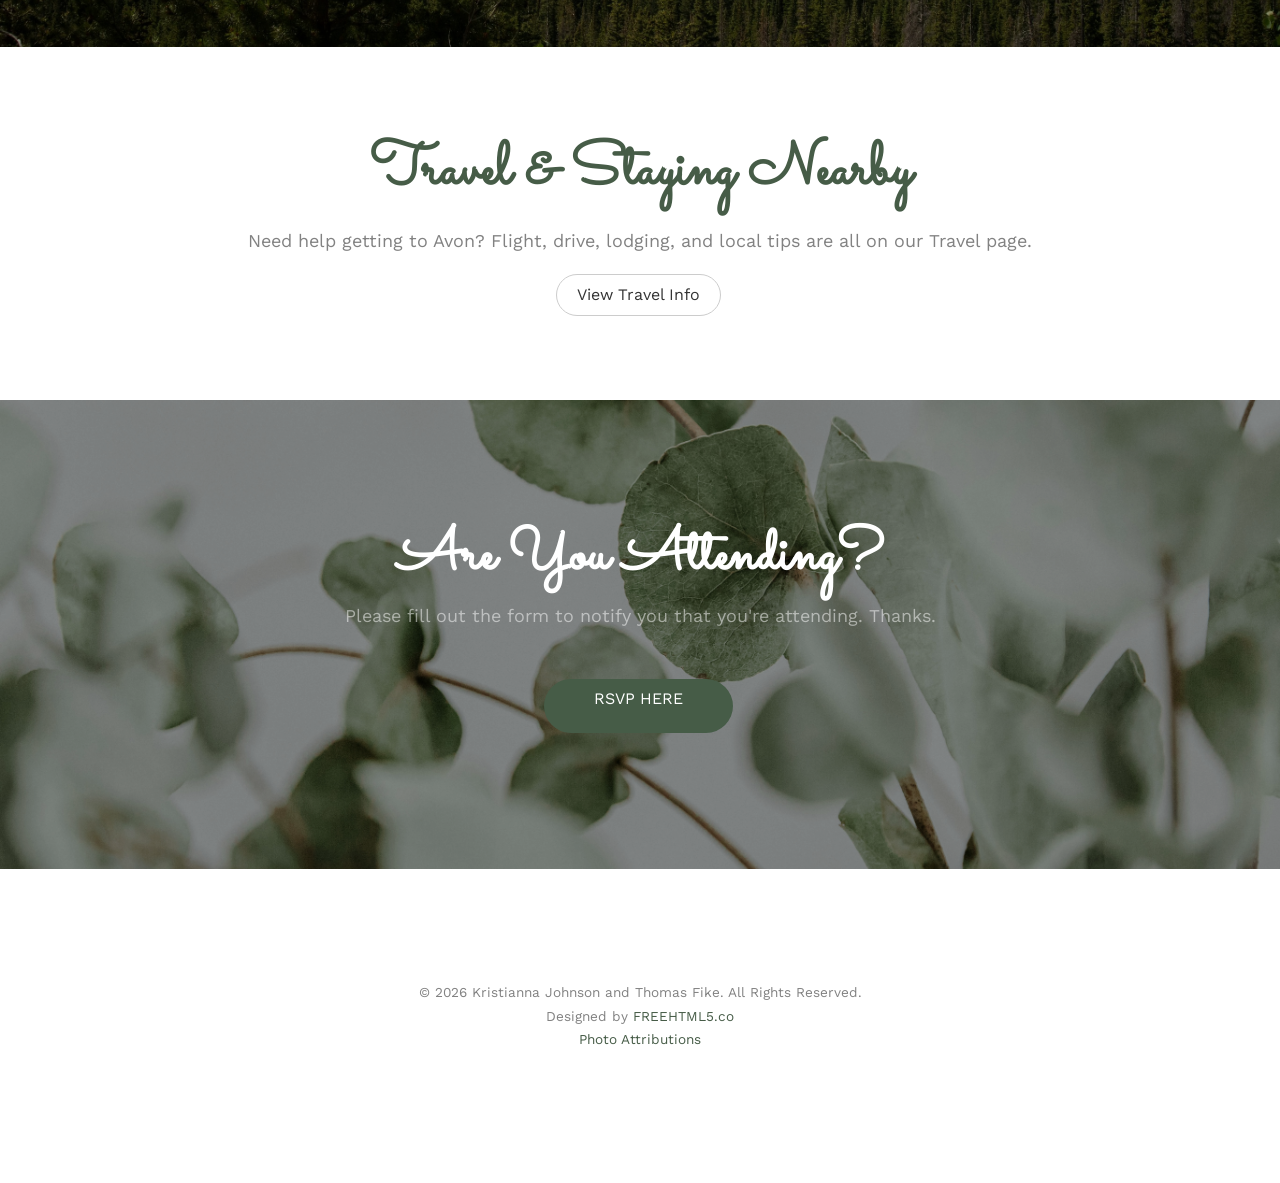
==== commit d474121d: "Fix text in rsvp banner" ====
--- a/index.html
+++ b/index.html
@@ -223,7 +223,7 @@
 				<div class="row animate-box">
 					<div class="col-md-8 col-md-offset-2 text-center fh5co-heading">
 						<h2>Are You Attending?</h2>
-						<p>Please Fill-up the form to notify you that you're attending. Thanks.</p>
+						<p>Please fill out the form to notify you that you're attending. Thanks.</p>
 					</div>
 				</div>
 				<div class="row animate-box">
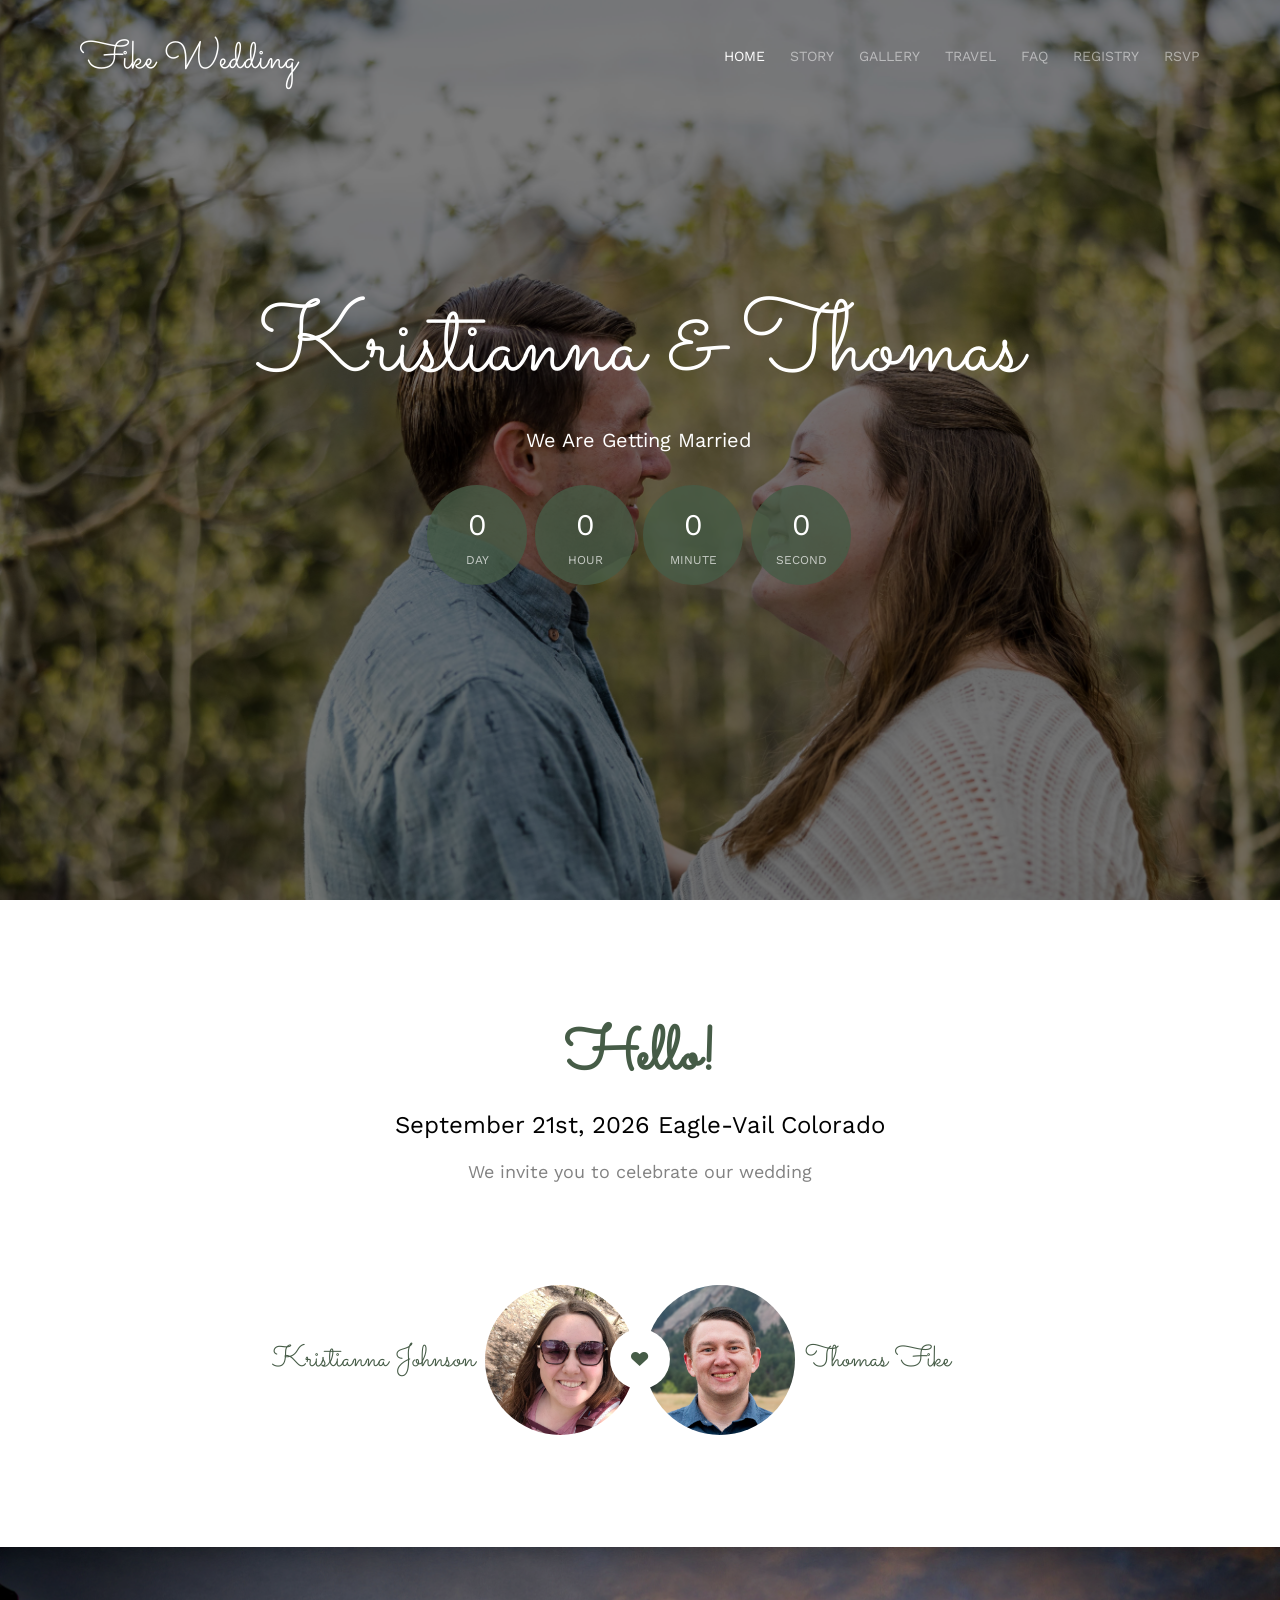
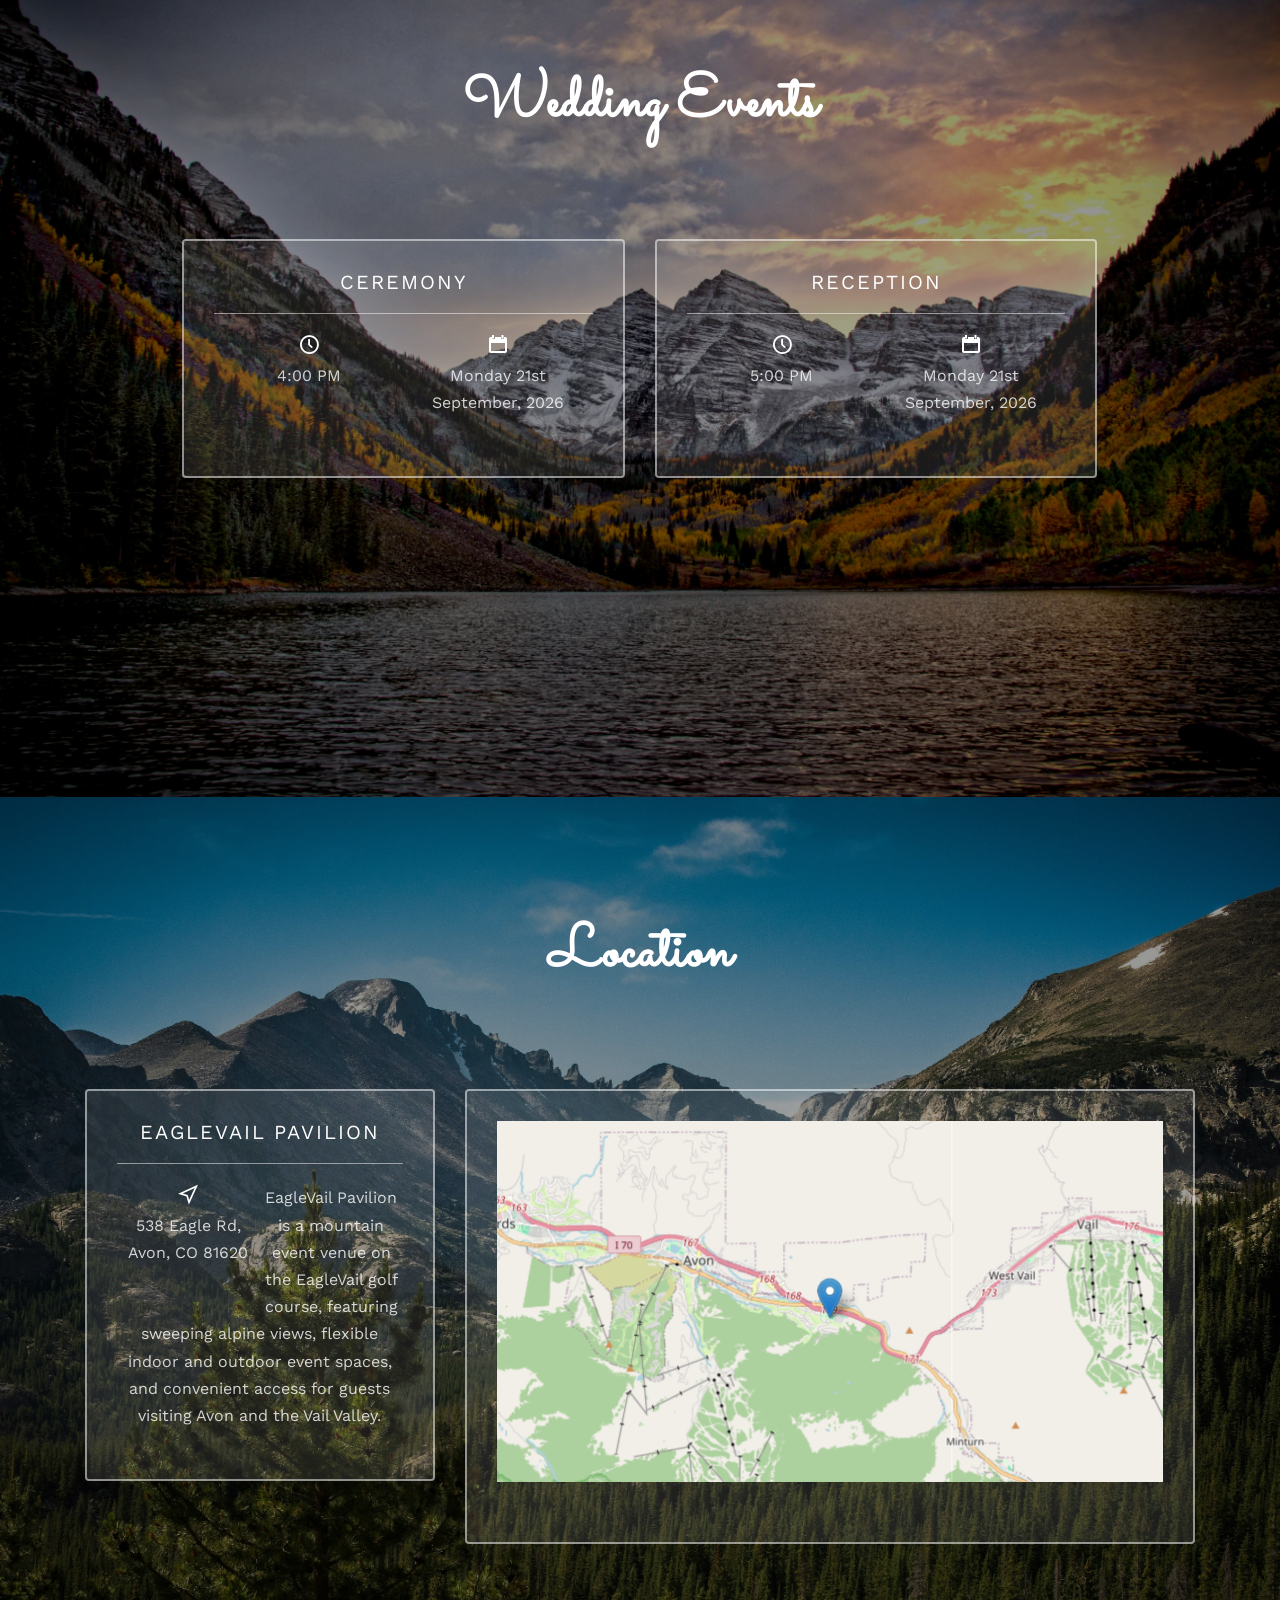
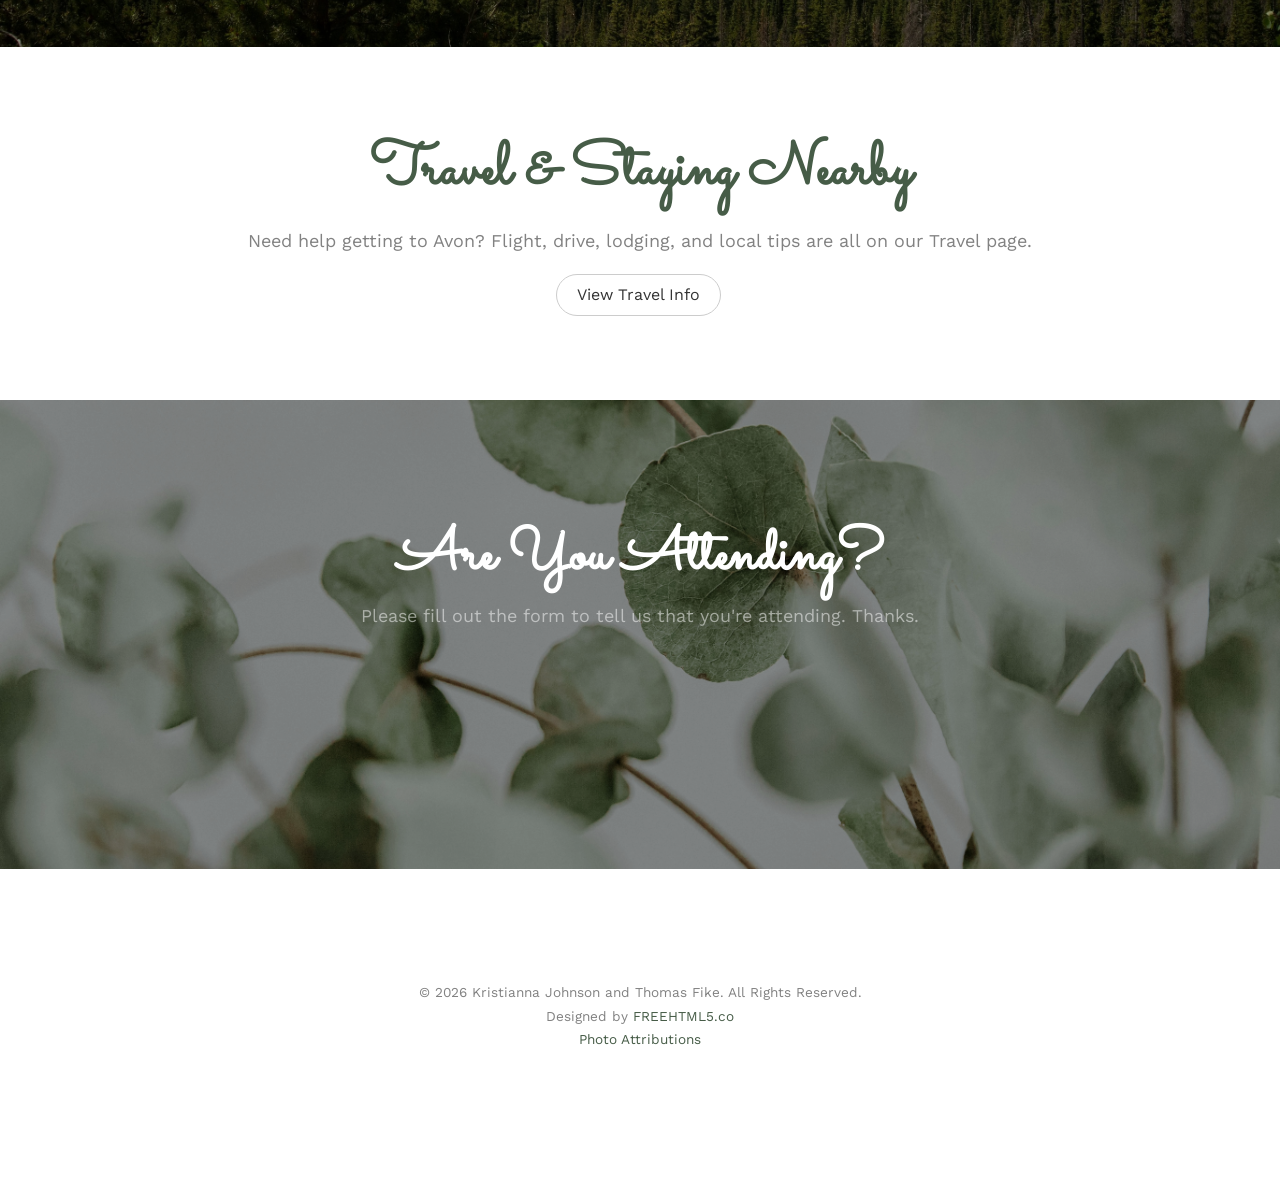
==== commit 4af4c11a: "Update things" ====
--- a/index.html
+++ b/index.html
@@ -105,7 +105,7 @@
 					<p class="heart text-center"><i class="icon-heart2"></i></p>
 					<div class="couple-half">
 						<div class="bride">
-							<img src="images/groom-new.jpg" alt="groom" class="img-responsive">
+							<img src="images/groom.jpeg" alt="groom" class="img-responsive">
 						</div>
 						<div class="desc-bride">
 							<h3>Thomas Fike</h3>
@@ -133,7 +133,7 @@
 										<div class="event-col">
 											<i class="icon-clock"></i>
 											<span>4:00 PM</span>
-											<span>5:00 PM</span>
+											<!-- <span>5:00 PM</span> -->
 										</div>
 										<div class="event-col">
 											<i class="icon-calendar"></i>
@@ -148,7 +148,7 @@
 										<div class="event-col">
 											<i class="icon-clock"></i>
 											<span>5:00 PM</span>
-											<span>10:00 PM</span>
+											<!-- <span>10:00 PM</span> -->
 										</div>
 										<div class="event-col">
 											<i class="icon-calendar"></i>
@@ -223,7 +223,7 @@
 				<div class="row animate-box">
 					<div class="col-md-8 col-md-offset-2 text-center fh5co-heading">
 						<h2>Are You Attending?</h2>
-						<p>Please fill out the form to notify you that you're attending. Thanks.</p>
+						<p>Please fill out the form to tell us that you're attending. Thanks.</p>
 					</div>
 				</div>
 				<div class="row animate-box">
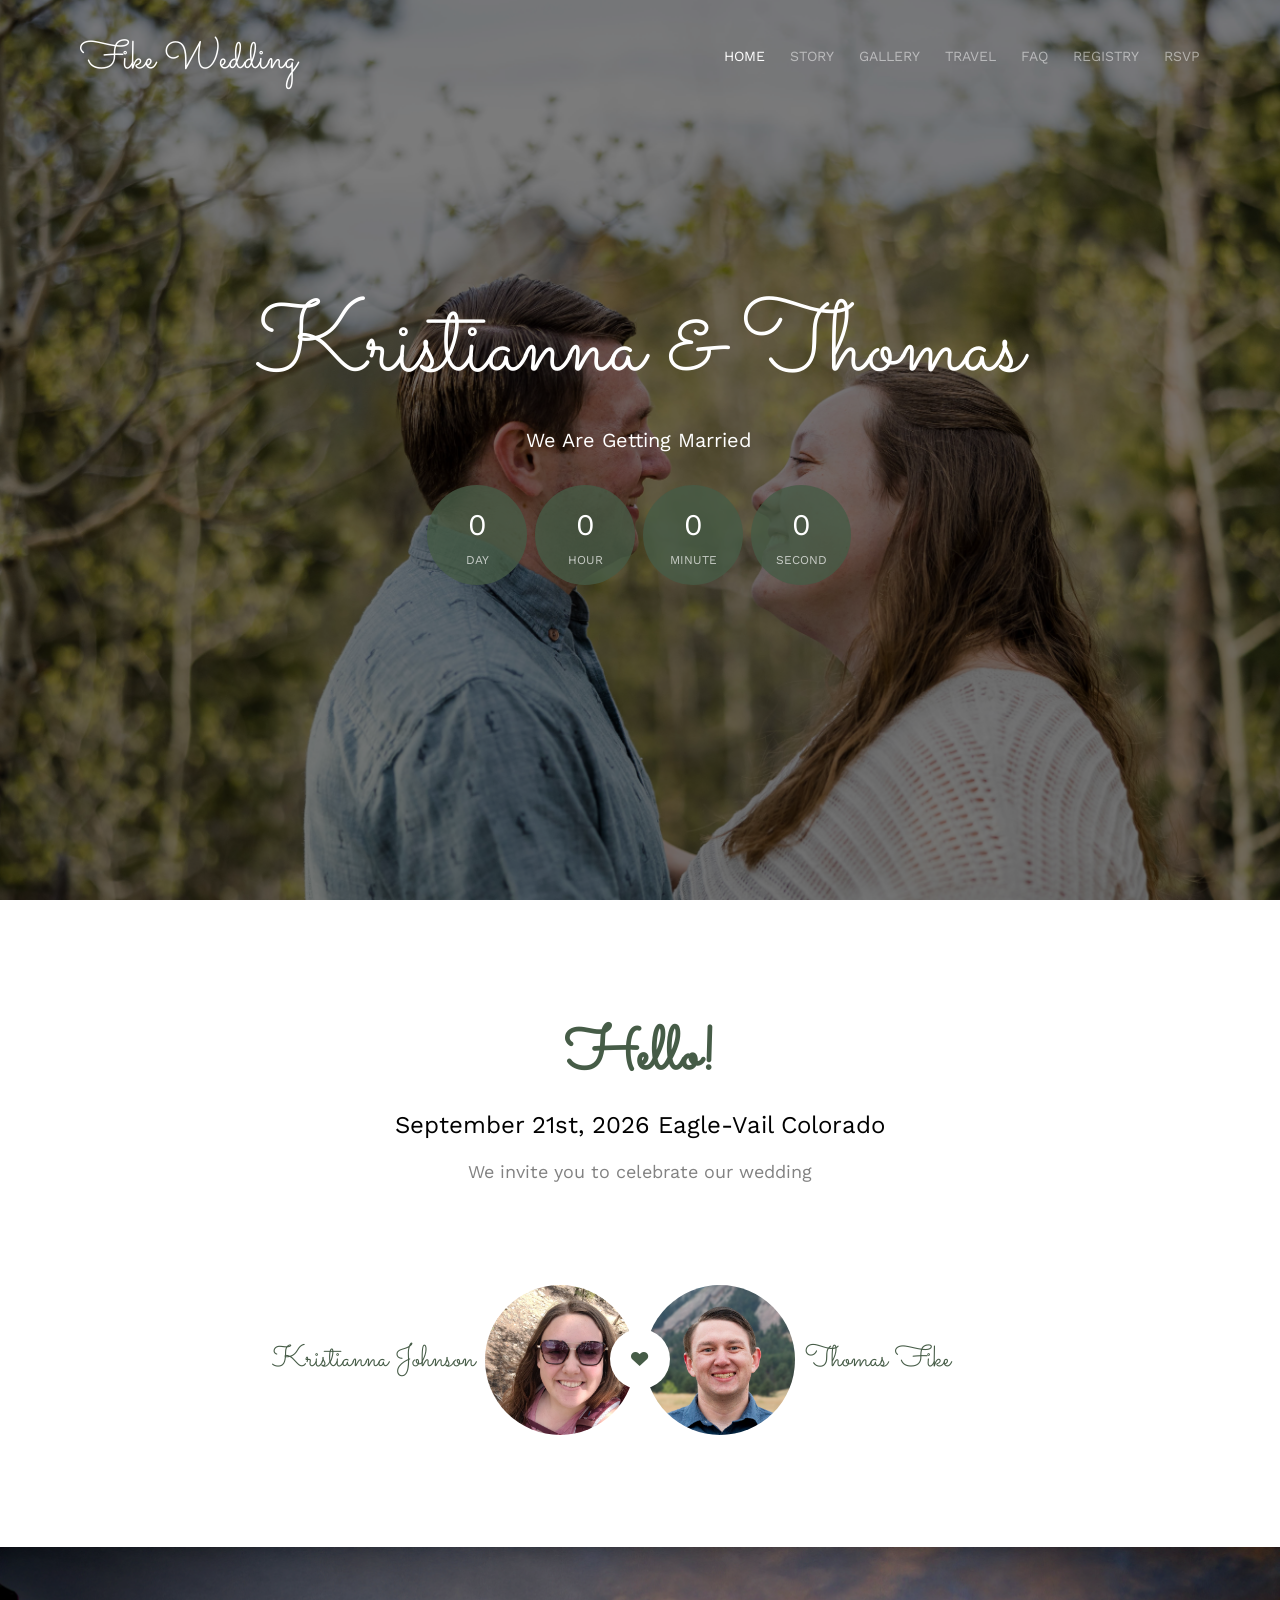
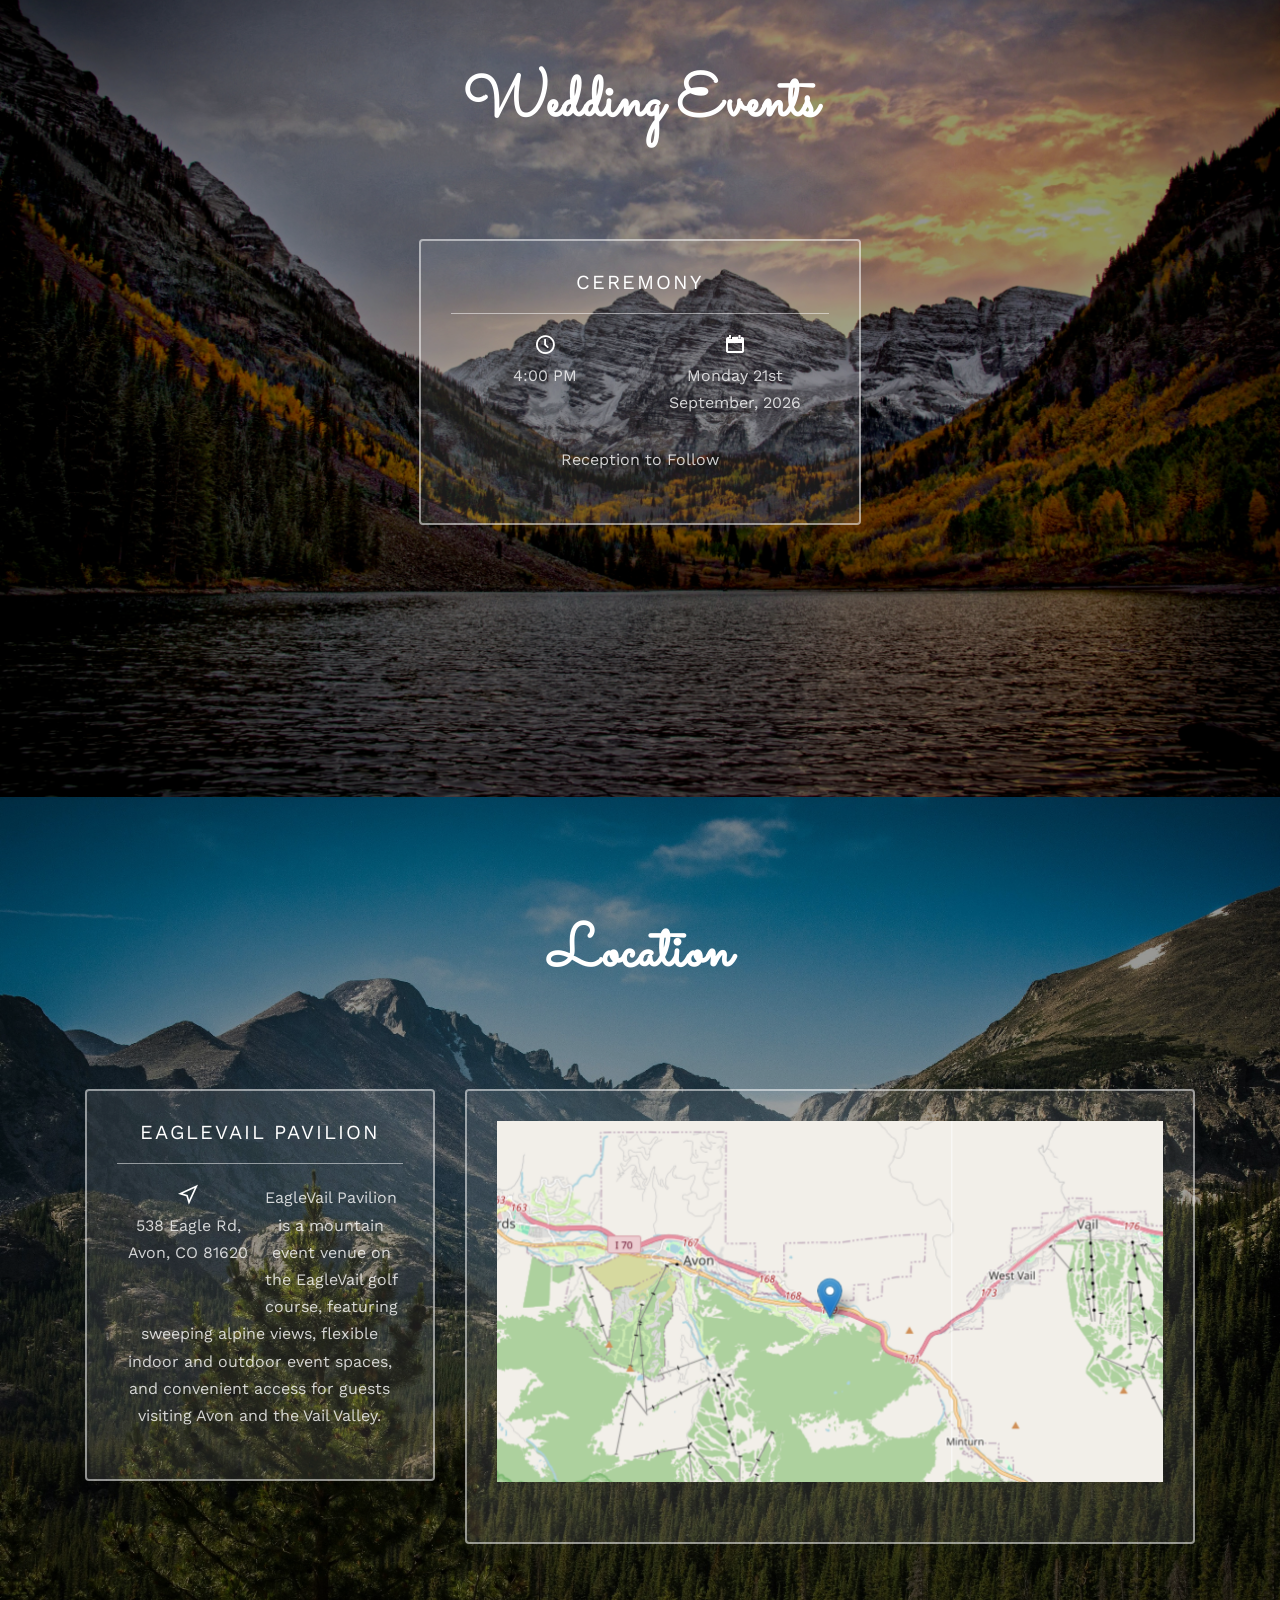
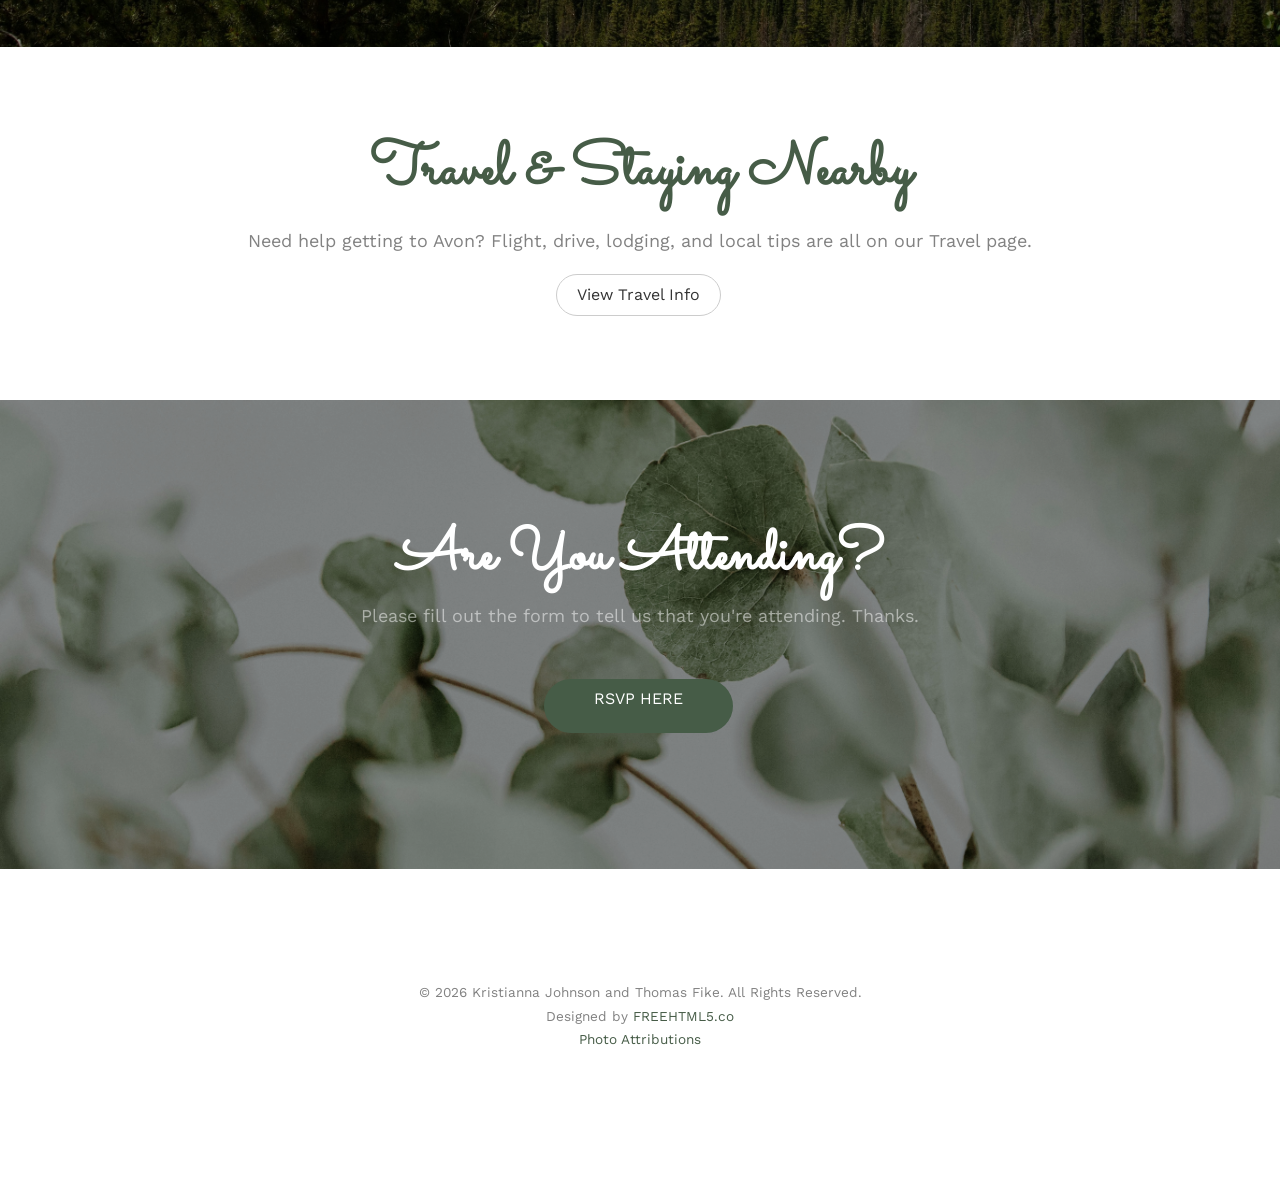
==== commit 5b9ee3ab: "Clean up reception time" ====
--- a/index.html
+++ b/index.html
@@ -127,7 +127,7 @@
 					<div class="display-t">
 						<div class="display-tc">
 							<div class="col-md-10 col-md-offset-1">
-								<div class="col-md-6 col-sm-6 text-center">
+								<div class="col-md-6 col-sm-6  col-md-offset-3 text-center">
 									<div class="event-wrap animate-box">
 										<h3>Ceremony</h3>
 										<div class="event-col">
@@ -140,21 +140,7 @@
 											<span>Monday 21st</span>
 											<span>September, 2026</span>
 										</div>
-									</div>
-								</div>
-								<div class="col-md-6 col-sm-6 text-center">
-									<div class="event-wrap animate-box">
-										<h3>Reception</h3>
-										<div class="event-col">
-											<i class="icon-clock"></i>
-											<span>5:00 PM</span>
-											<!-- <span>10:00 PM</span> -->
-										</div>
-										<div class="event-col">
-											<i class="icon-calendar"></i>
-											<span>Monday 21st</span>
-											<span>September, 2026</span>
-										</div>
+										<p>Reception to Follow</p>
 									</div>
 								</div>
 							</div>
